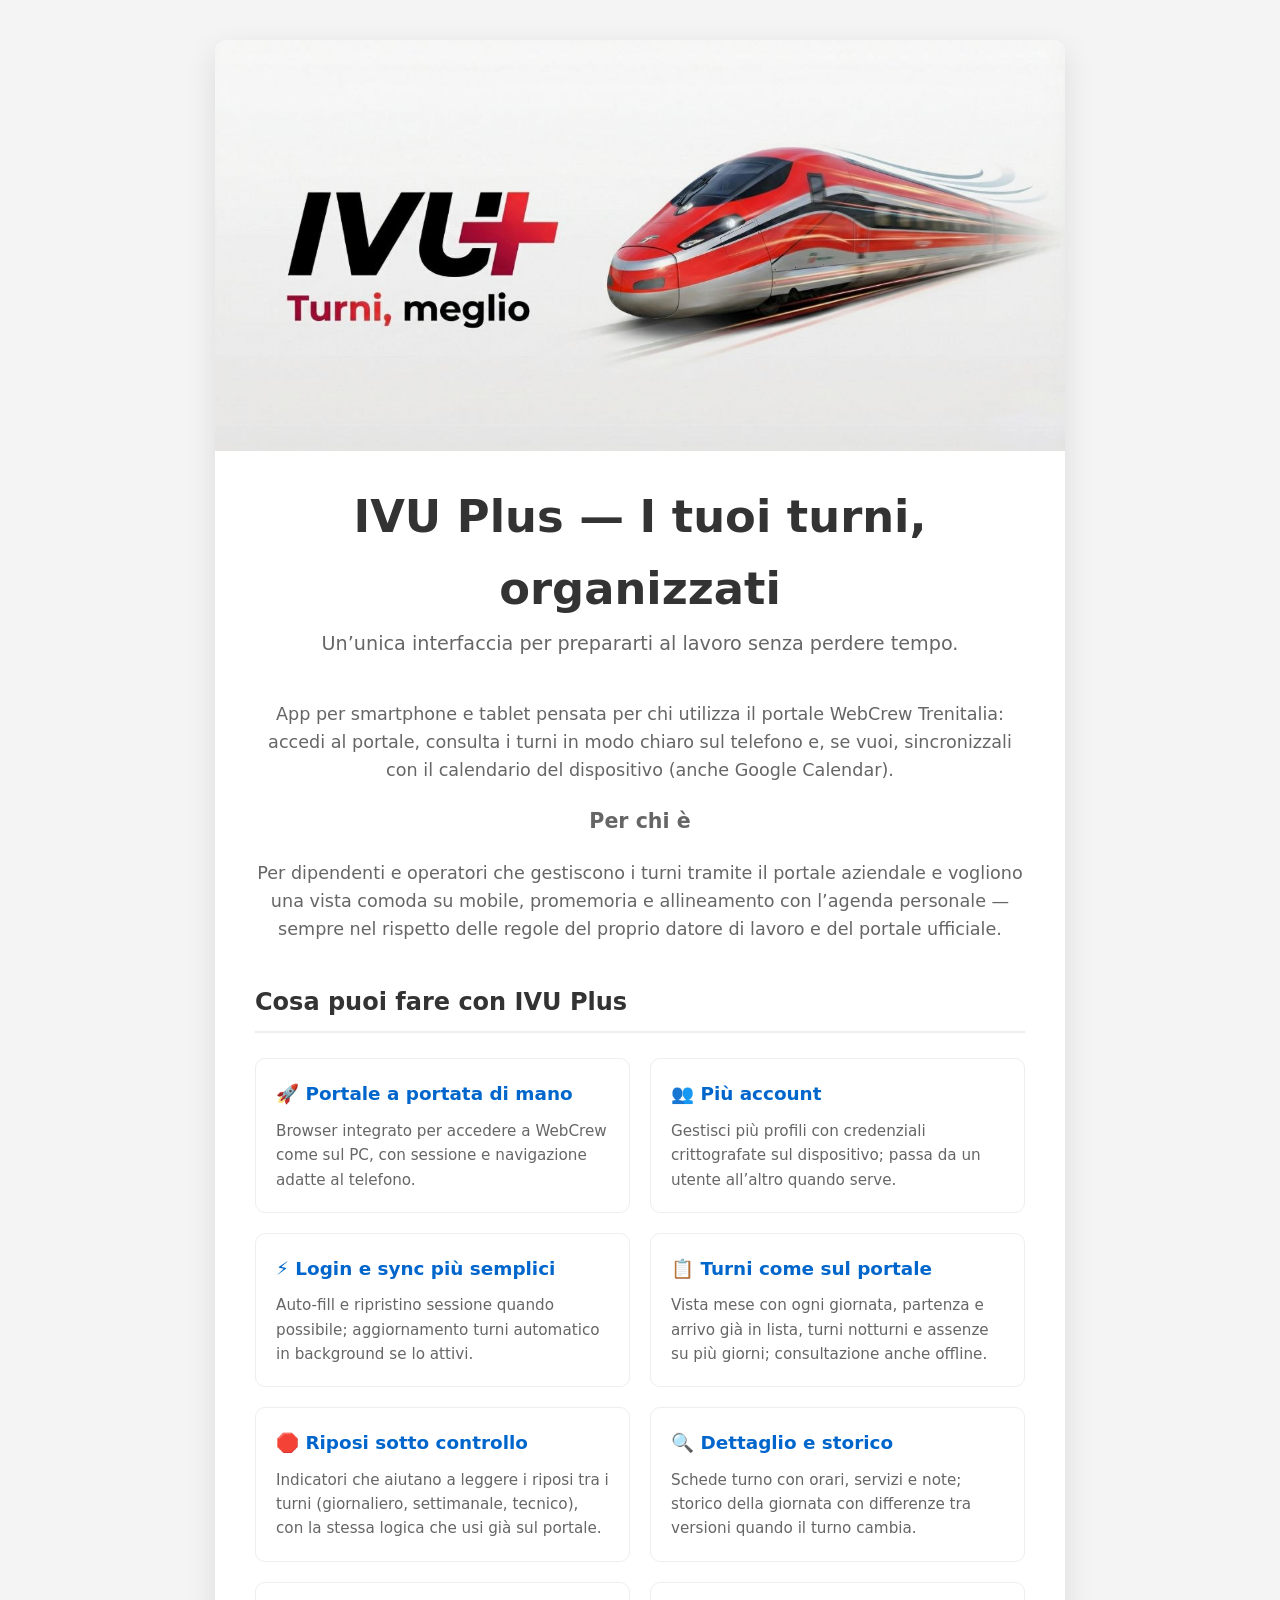
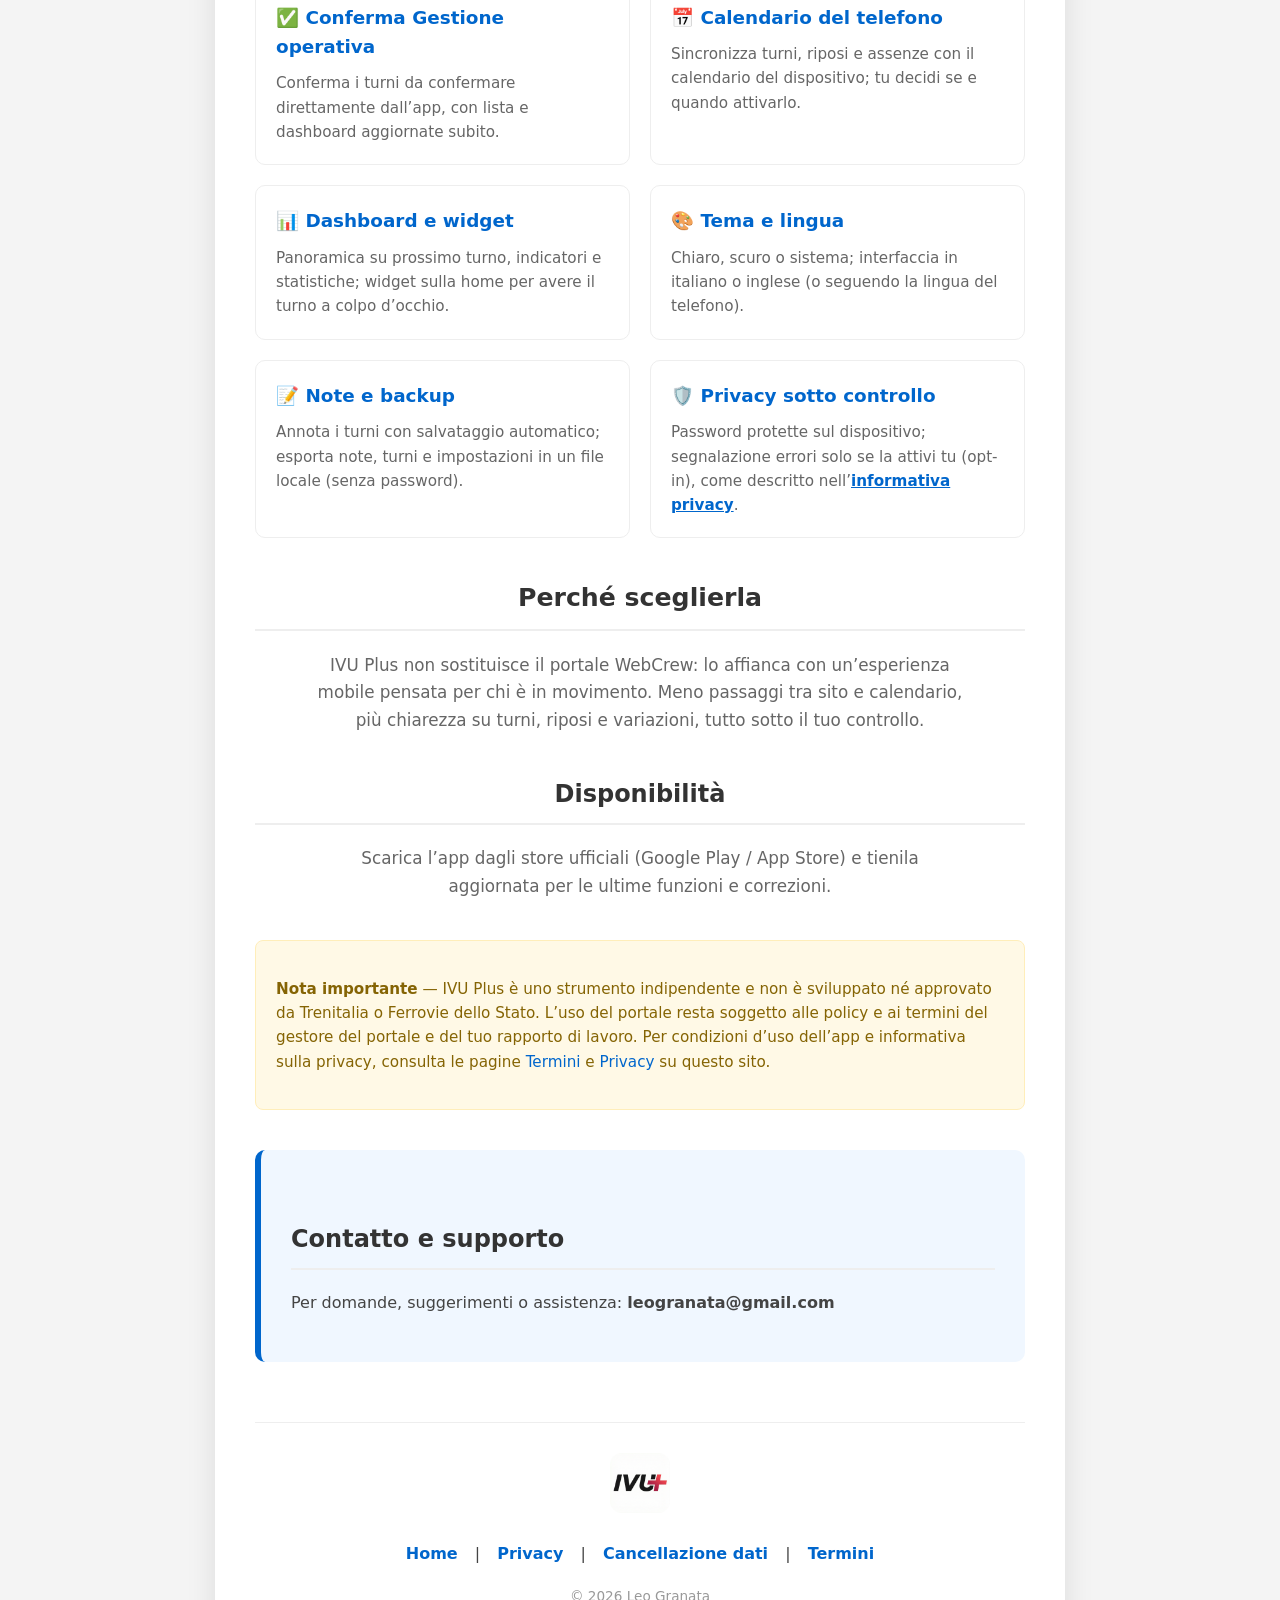
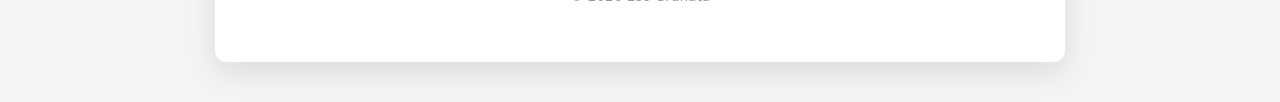
==== index.html @ 52d6248f "docs(site): aggiunge cancellazione account/dati e aggiorna privacy Sezione #account-deletion per Pla" ====
<!DOCTYPE html>
<html lang="it">

<head>
    <meta charset="UTF-8">
    <meta name="viewport" content="width=device-width, initial-scale=1.0">
    <title>IVU Plus - I tuoi turni, organizzati</title>
    <link rel="stylesheet" href="style.css">
</head>

<body>

    <div class="container">
        <div class="banner-container">
            <img src="IVUPlus-Banner.png" alt="IVU Plus Banner" class="app-banner">
        </div>

        <header class="main-header">
            <h1>IVU Plus — I tuoi turni, organizzati</h1>
            <p>Un’unica interfaccia per prepararti al lavoro senza perdere tempo.</p>
        </header>

        <main>
            <section id="home" class="page-section active">
                <section class="intro">
                    <p>App per smartphone e tablet pensata per chi utilizza il portale WebCrew Trenitalia: accedi al
                        portale, consulta i turni in modo chiaro sul telefono e, se vuoi, sincronizzali con il calendario
                        del dispositivo (anche Google Calendar).</p>
                    <h3>Per chi è</h3>
                    <p>Per dipendenti e operatori che gestiscono i turni tramite il portale aziendale e vogliono una
                        vista comoda su mobile, promemoria e allineamento con l’agenda personale — sempre nel
                        rispetto delle regole del proprio datore di lavoro e del portale ufficiale.</p>
                </section>

                <div class="features">
                    <h2>Cosa puoi fare con IVU Plus</h2>
                    <div class="feature-grid">
                        <div class="feature-item">
                            <strong>🚀 Portale a portata di mano</strong>
                            <p>Browser integrato per accedere a WebCrew come sul PC, con sessione e navigazione adatte
                                al telefono.</p>
                        </div>
                        <div class="feature-item">
                            <strong>👥 Più account</strong>
                            <p>Gestisci più profili con credenziali crittografate sul dispositivo; passa da un utente
                                all’altro quando serve.</p>
                        </div>
                        <div class="feature-item">
                            <strong>⚡ Login e sync più semplici</strong>
                            <p>Auto-fill e ripristino sessione quando possibile; aggiornamento turni automatico in
                                background se lo attivi.</p>
                        </div>
                        <div class="feature-item">
                            <strong>📋 Turni come sul portale</strong>
                            <p>Vista mese con ogni giornata, partenza e arrivo già in lista, turni notturni e assenze
                                su più giorni; consultazione anche offline.</p>
                        </div>
                        <div class="feature-item">
                            <strong>🛑 Riposi sotto controllo</strong>
                            <p>Indicatori che aiutano a leggere i riposi tra i turni (giornaliero, settimanale,
                                tecnico), con la stessa logica che usi già sul portale.</p>
                        </div>
                        <div class="feature-item">
                            <strong>🔍 Dettaglio e storico</strong>
                            <p>Schede turno con orari, servizi e note; storico della giornata con differenze tra
                                versioni quando il turno cambia.</p>
                        </div>
                        <div class="feature-item">
                            <strong>✅ Conferma Gestione operativa</strong>
                            <p>Conferma i turni da confermare direttamente dall’app, con lista e dashboard aggiornate
                                subito.</p>
                        </div>
                        <div class="feature-item">
                            <strong>📅 Calendario del telefono</strong>
                            <p>Sincronizza turni, riposi e assenze con il calendario del dispositivo; tu decidi se e
                                quando attivarlo.</p>
                        </div>
                        <div class="feature-item">
                            <strong>📊 Dashboard e widget</strong>
                            <p>Panoramica su prossimo turno, indicatori e statistiche; widget sulla home per avere il
                                turno a colpo d’occhio.</p>
                        </div>
                        <div class="feature-item">
                            <strong>🎨 Tema e lingua</strong>
                            <p>Chiaro, scuro o sistema; interfaccia in italiano o inglese (o seguendo la lingua del
                                telefono).</p>
                        </div>
                        <div class="feature-item">
                            <strong>📝 Note e backup</strong>
                            <p>Annota i turni con salvataggio automatico; esporta note, turni e impostazioni in un file
                                locale (senza password).</p>
                        </div>
                        <div class="feature-item">
                            <strong>🛡️ Privacy sotto controllo</strong>
                            <p>Password protette sul dispositivo; segnalazione errori solo se la attivi tu (opt-in),
                                come descritto nell’<a href="#privacy"
                                    onclick="return showSection('privacy')">informativa privacy</a>.</p>
                        </div>
                    </div>
                </div>

                <section class="why-section">
                    <h2>Perché sceglierla</h2>
                    <p>IVU Plus non sostituisce il portale WebCrew: lo affianca con un’esperienza mobile pensata per chi
                        è in movimento. Meno passaggi tra sito e calendario, più chiarezza su turni, riposi e variazioni,
                        tutto sotto il tuo controllo.</p>
                </section>

                <section class="availability-section">
                    <h2>Disponibilità</h2>
                    <p>Scarica l’app dagli store ufficiali (Google Play / App Store) e tienila aggiornata per le ultime
                        funzioni e correzioni.</p>
                </section>

                <section class="disclaimer-box">
                    <p><strong>Nota importante</strong> — IVU Plus è uno strumento indipendente e non è sviluppato né
                        approvato da Trenitalia o Ferrovie dello Stato. L’uso del portale resta soggetto alle policy e ai
                        termini del gestore del portale e del tuo rapporto di lavoro. Per condizioni d’uso dell’app e
                        informativa sulla privacy, consulta le pagine <a href="#termini"
                            onclick="return showSection('termini')">Termini</a> e <a href="#privacy"
                            onclick="return showSection('privacy')">Privacy</a> su questo sito.</p>
                </section>

                <section class="contact-section">
                    <h2>Contatto e supporto</h2>
                    <p>Per domande, suggerimenti o assistenza: <strong>leogranata@gmail.com</strong></p>
                </section>
            </section>

            <section id="privacy" class="page-section legal-doc">
                <a href="#home" class="back-link" onclick="return showSection('home')">← Torna alla Home</a>
                <h2>Informativa sulla privacy – IVU Plus</h2>
                <p class="update-date">Ultimo aggiornamento: 25 luglio 2026</p>

                <h3>1. Titolare del trattamento</h3>
                <p>Il titolare del trattamento dei dati personali relativi all’uso dell’applicazione IVU Plus è:</p>
                <p>Leo Granata (persona fisica)<br>
                    Indirizzo: Via Fornari 34, 76123 Andria (BT), Italia<br>
                    Email per la privacy e per l’esercizio dei diritti: <a
                        href="mailto:leogranata@gmail.com">leogranata@gmail.com</a></p>

                <h3>2. Oggetto</h3>
                <p>IVU Plus è un’applicazione che consente di accedere al portale dei turni tramite browser integrato
                    (WebView) e, se l’utente lo sceglie, di sincronizzare i turni con Google Calendar tramite gli
                    strumenti offerti da Google.</p>
                <p>La presente informativa descrive come il Titolare tratta i dati nell’ambito dell’app. L’accesso ai
                    siti e ai servizi del portale WebCrew Trenitalia avviene su infrastrutture del relativo gestore:
                    per quella parte possono applicarsi informative e condizioni del gestore del portale, che non sono
                    sostituite dal presente documento.</p>

                <h3>3. Categorie di dati trattati</h3>
                <p>A seconda delle funzioni che utilizzi, possono essere trattati:</p>
                <ul>
                    <li>Credenziali e identificativi per l’accesso al portale (ad esempio nome utente; la password viene
                        trattata in modo da ridurre il rischio di uso improprio sul dispositivo, inclusa protezione
                        crittografica prima della memorizzazione locale).</li>
                    <li>Dati relativi ai turni e alle informazioni visualizzate, estratte o memorizzate tramite l’app per
                        fornirti le funzionalità richieste.</li>
                    <li>Preferenze e impostazioni dell’applicazione (ad esempio opzioni di sincronizzazione).</li>
                    <li>Dati connessi all’account Google (inclusi token di autenticazione), solo se attivi l’accesso
                        Google e/o la sincronizzazione con Google Calendar.</li>
                    <li>Se attivi «Segnalazione errori» nelle Impostazioni: dati tecnici di diagnostica (tipo di errore,
                        stack trace, versione app, modello dispositivo). Non includono password, token, credenziali né
                        il contenuto dei turni.</li>
                </ul>

                <h3>4. Finalità e base giuridica</h3>
                <p>I dati sono trattati per:</p>
                <ul>
                    <li>consentirti l’uso dell’app e l’accesso alle funzioni richieste (esecuzione di misure
                        precontrattuali / contrattuali su richiesta dell’interessato, ove applicabile);</li>
                    <li>gestire la sincronizzazione con Google Calendar quando la attivi (consenso e/o esecuzione delle
                        tue istruzioni, a seconda del contesto e della configurazione);</li>
                    <li>garantire sicurezza e corretto funzionamento dell’app (misure tecniche, prevenzione abusi,
                        legittimo interesse ove compatibile con i tuoi diritti);</li>
                    <li>migliorare stabilità e qualità dell’app tramite segnalazione errori, solo con il tuo consenso
                        esplicito (opt-in).</li>
                </ul>

                <h3>5. Modalità del trattamento e luogo</h3>
                <p>Salvo quanto indicato per i servizi di terze parti, i dati sono in larga parte elaborati e conservati
                    sul dispositivo dell’utente, con strumenti di archiviazione locale e, ove previsto, archiviazione
                    sicura offerta dal sistema operativo.</p>
                <p>Le comunicazioni di rete avvengono tramite protocolli crittografati comuni (ad esempio HTTPS) quando i
                    servizi remoti li supportano.</p>

                <h3>6. Destinatari e responsabili</h3>
                <ul>
                    <li>Google LLC (e società del gruppo Google), per Google Sign-In e Google Calendar API, solo se
                        abilitati dall’utente. Informativa: <a href="https://policies.google.com/privacy" target="_blank"
                            rel="noopener noreferrer">https://policies.google.com/privacy</a></li>
                    <li>Gestore del portale cui si accede tramite l’app (WebCrew Trenitalia), per i dati inseriti,
                        trasmessi o consultati sui suoi sistemi.</li>
                    <li>Functional Software, Inc. (Sentry), solo se attivi «Segnalazione errori» nelle Impostazioni:
                        riceve report tecnici di crash e malfunzionamenti. Puoi disattivare l’opzione in qualsiasi
                        momento; senza opt-in non viene inviato nulla. Informativa: <a
                            href="https://sentry.io/privacy/" target="_blank"
                            rel="noopener noreferrer">https://sentry.io/privacy/</a></li>
                </ul>
                <p>Il Titolare non vende i dati personali.</p>

                <h3>7. Trasferimenti verso paesi extra-UE</h3>
                <p>L’uso dei servizi Google e, se opt-in, di Sentry può comportare trattamenti e trasferimenti verso
                    paesi extra-UE secondo le garanzie descritte nella documentazione e nelle informative dei rispettivi
                    fornitori.</p>

                <h3>8. Conservazione</h3>
                <p>I dati sono conservati per il tempo necessario a fornire le funzioni dell’app e secondo le scelte
                    dell’utente (ad esempio disinstallazione dell’app e cancellazione dei dati locali), salvo obblighi
                    legali. I report di errore su Sentry seguono le policy di conservazione del servizio e cessano di
                    essere inviati quando disattivi l’opt-in.</p>

                <h3>9. Diritti degli interessati</h3>
                <p>Nella misura prevista dal Regolamento (UE) 2016/679 (GDPR) e dalla normativa applicabile, puoi
                    esercitare i diritti di accesso, rettifica, cancellazione, limitazione, opposizione, portabilità e
                    proporre reclamo all’autorità di controllo (in Italia: Garante per la protezione dei dati personali
                    — <a href="https://www.garanteprivacy.it" target="_blank"
                        rel="noopener noreferrer">https://www.garanteprivacy.it</a>).</p>
                <p>Per richieste relative al trattamento effettuato tramite IVU Plus: <a
                        href="mailto:leogranata@gmail.com">leogranata@gmail.com</a>.</p>
                <p>Per i trattamenti effettuati da Google, Sentry o dal gestore del portale WebCrew Trenitalia, si
                    applicano rispettivamente i loro canali e informative.</p>
                <p>Come eliminare i dati locali e cosa non è cancellabile da IVU Plus: vedi la pagina
                    <a href="#account-deletion" onclick="return showSection('account-deletion')">Cancellazione account e dati</a>.</p>

                <h3>10. Sicurezza</h3>
                <p>Il Titolare adotta misure tecniche e organizzative appropriate compatibili con la natura dell’app,
                    inclusa la riduzione del rischio di accessi non autorizzati ai dati sul dispositivo, nel rispetto
                    dello stato dell’arte e delle funzionalità offerte dalla piattaforma.</p>

                <h3>11. Modifiche</h3>
                <p>Il Titolare può aggiornare la presente informativa. La versione aggiornata sarà pubblicata su questa
                    pagina con indicazione della data di revisione.</p>

                <h3>12. Contatti</h3>
                <p>Privacy, diritti degli interessati e supporto: <a
                        href="mailto:leogranata@gmail.com">leogranata@gmail.com</a></p>
            </section>

            <section id="account-deletion" class="page-section legal-doc">
                <a href="#home" class="back-link" onclick="return showSection('home')">← Torna alla Home</a>
                <h2>Cancellazione account e dati – IVU Plus</h2>
                <p class="update-date">Ultimo aggiornamento: 25 luglio 2026</p>

                <p>Questa pagina spiega come eliminare i dati gestiti da IVU Plus, come richiesto dalle policy degli
                    store (account deletion / data deletion).</p>

                <h3>1. Nessun account cloud IVU Plus</h3>
                <p>IVU Plus <strong>non</strong> crea un account sui server dello sviluppatore. I profili utente,
                    le credenziali (protette sul dispositivo), i turni e le note restano <strong>locali</strong> sul
                    telefono o sul tablet, salvo le sincronizzazioni che attivi tu (portale WebCrew, calendario
                    dispositivo, segnalazione errori opt-in verso Sentry).</p>

                <h3>2. Come eliminare i dati dall’app</h3>
                <ol>
                    <li>Apri IVU Plus → <strong>Impostazioni</strong> → <strong>Utenti</strong>.</li>
                    <li>Seleziona il profilo da rimuovere.</li>
                    <li>Usa <strong>Elimina utente</strong> (e, se disponibile, le opzioni per cancellare solo i dati
                        turni) e conferma.</li>
                </ol>
                <p>In questo modo vengono rimossi dal dispositivo il profilo locale, le credenziali salvate per quel
                    profilo e i turni/note associati, nei limiti delle funzioni offerte dall’app.</p>
                <p>In alternativa puoi disinstallare l’app: i dati locali di IVU Plus vengono rimossi con
                    l’applicazione (salvo backup che hai esportato tu in un file <code>.ivuplusdb</code> o eventi già
                    scritti nel calendario di sistema).</p>

                <h3>3. Cosa IVU Plus non può cancellare</h3>
                <ul>
                    <li><strong>Account WebCrew / Trenitalia</strong>: è gestito dal datore di lavoro e dal portale
                        aziendale. Per chiudere o modificare quell’account usa i canali del gestore del portale.</li>
                    <li><strong>Eventi già creati sul calendario del telefono</strong>: dopo la sync restano sul
                        calendario scelto; puoi eliminarli dalle app Calendario del sistema o disattivando/ripulendo
                        il mirror dalle Impostazioni IVU Plus dove previsto.</li>
                    <li><strong>Report di errore già inviati a Sentry</strong> (solo se avevi attivato
                        «Segnalazione errori»): puoi disattivare l’opt-in in qualsiasi momento; per richieste su dati
                        già trasmessi contatta <a href="mailto:leogranata@gmail.com">leogranata@gmail.com</a>.</li>
                </ul>

                <h3>4. Contatti</h3>
                <p>Per richieste di cancellazione o chiarimenti sui dati trattati tramite IVU Plus:
                    <a href="mailto:leogranata@gmail.com">leogranata@gmail.com</a>.</p>
                <p>Informativa completa: <a href="#privacy" onclick="return showSection('privacy')">Privacy</a>.</p>
            </section>

            <section id="termini" class="page-section legal-doc">
                <a href="#home" class="back-link" onclick="return showSection('home')">← Torna alla Home</a>
                <h2>Termini di servizio – IVU Plus</h2>
                <p class="update-date">Ultimo aggiornamento: 21 marzo 2026</p>

                <h3>1. Parti e accettazione</h3>
                <p>I presenti Termini di servizio (“Termini”) regolano l’uso dell’applicazione software IVU Plus (“App”),
                    messa a disposizione da:</p>
                <p>Leo Granata (persona fisica)<br>
                    Indirizzo: Via Fornari 34, 76123 Andria (BT), Italia<br>
                    Email: <a href="mailto:leogranata@gmail.com">leogranata@gmail.com</a><br>
                    (di seguito, il “Fornitore”)</p>
                <p>Installando, accedendo o utilizzando l’App, l’utente (“Utente”) dichiara di aver letto e accettato i
                    presenti Termini. Se non li accetta, non deve utilizzare l’App.</p>

                <h3>2. Descrizione del servizio</h3>
                <p>IVU Plus è un’applicazione per dispositivi mobili che consente, tra l’altro, di accedere tramite
                    browser integrato (WebView) al portale WebCrew Trenitalia e di utilizzare funzioni di supporto
                    all’organizzazione dei turni, inclusa — ove attivata dall’Utente — la sincronizzazione con Google
                    Calendar tramite i servizi Google.</p>
                <p>L’App è fornita come strumento di comodità. Le funzionalità dipendono dalla disponibilità tecnica del
                    dispositivo, dalla connettività di rete, dal corretto funzionamento dei sistemi del portale e — per
                    le integrazioni — dai servizi Google.</p>

                <h3>3. Natura indipendente e assenza di affiliazione</h3>
                <p>L’App non è sviluppata, sponsorizzata né approvata da Trenitalia S.p.A., da Ferrovie dello Stato
                    Italiane o da società del gruppo, né da altri soggetti titolari del portale WebCrew Trenitalia.</p>
                <p>Eventuali marchi, nomi commerciali o denominazioni di terzi citati nell’App o nella documentazione
                    appartengono ai rispettivi titolari. L’uso di tali riferimenti serve esclusivamente a descrivere la
                    compatibilità o la destinazione d’uso dell’App.</p>

                <h3>4. Requisiti e obblighi dell’Utente</h3>
                <p>L’Utente dichiara e garantisce di:</p>
                <ul>
                    <li>utilizzare l’App solo in conformità alla legge applicabile, al regolamento di lavoro, alle policy
                        aziendali e ai termini del portale WebCrew Trenitalia che risultano applicabili al proprio
                        rapporto di lavoro o di servizio;</li>
                    <li>essere l’unico responsabile delle credenziali e dell’attività svolta tramite l’App sul proprio
                        dispositivo;</li>
                    <li>non impiegare l’App per scopi illeciti, per eludere misure di sicurezza o per interferire in modo
                        non autorizzato con sistemi di terzi.</li>
                </ul>
                <p>Il Fornitore non è parte del rapporto tra l’Utente e il datore di lavoro o il gestore del portale;
                    eventuali obblighi, divieti o sanzioni derivanti dall’uso dei sistemi aziendali restano di esclusiva
                    pertinenza di tali rapporti.</p>

                <h3>5. Account, servizi di terzi e contenuti</h3>
                <p>L’accesso al portale WebCrew Trenitalia e l’uso dei servizi Google (ad esempio accesso all’account
                    Google e Google Calendar) sono soggetti alle condizioni e alle informative dei rispettivi
                    fornitori.</p>
                <p>L’Utente è responsabile del mantenimento della riservatezza delle proprie credenziali e della gestione
                    delle autorizzazioni concesse all’App e ai servizi collegati.</p>

                <h3>6. Licenza d’uso dell’App</h3>
                <p>Fatto salvo quanto diversamente indicato da licenze di componenti di terzi, il Fornitore concede
                    all’Utente una licenza personale, limitata, non esclusiva, non trasferibile e revocabile per
                    installare e utilizzare l’App sul proprio dispositivo, nei limiti dei presenti Termini.</p>
                <p>È vietato copiare, modificare, distribuire, vendere, noleggiare, decodificare o tentare di estrarre il
                    codice sorgente dell’App, salvo ove espressamente consentito dalla legge imperativa.</p>

                <h3>7. Aggiornamenti e modifiche</h3>
                <p>Il Fornitore può distribuire aggiornamenti dell’App (correzioni, miglioramenti, modifiche alle
                    funzionalità). L’uso continuato dell’App dopo la pubblicazione di aggiornamenti può costituire
                    accettazione delle relative modifiche funzionali, ove previsto dalle regole dello store.</p>
                <p>Il Fornitore può modificare i presenti Termini. La versione aggiornata sarà resa disponibile tramite i
                    canali indicati dal Fornitore (ad esempio pagina web dedicata). Per modifiche sostanziali, ove
                    richiesto dalla legge, potranno essere adottate ulteriori modalità di informazione.</p>

                <h3>8. Limitazione di responsabilità</h3>
                <p>Nei limiti massimi consentiti dalla legge applicabile, l’App è fornita “così com’è” e “secondo
                    disponibilità”, senza garanzie implicite di idoneità per uno scopo particolare, continuità del
                    servizio o assenza di errori.</p>
                <p>Il Fornitore non risponde per danni derivanti da: indisponibilità o malfunzionamento del portale
                    WebCrew Trenitalia o di reti di terzi; errori, ritardi o incongruenze nei dati visualizzati o
                    sincronizzati; uso improprio dell’App; interruzioni del servizio Google o del gestore del portale;
                    perdita di dati non imputabile a dolo o colpa grave del Fornitore, ove compatibile con la legge.</p>
                <p>Restano salvi i diritti inderogabili spettanti all’Utente che rivesta la qualifica di consumatore ai
                    sensi del Codice del consumo (D.lgs. 206/2005), ove applicabile.</p>

                <h3>9. Sospensione e cessazione</h3>
                <p>L’Utente può cessare l’uso dell’App in qualsiasi momento (ad esempio disinstallando l’App e cancellando
                    i dati locali).</p>
                <p>Il Fornitore può interrompere o limitare la distribuzione dell’App o funzioni della stessa per motivi
                    tecnici, legali o organizzativi, con le modalità consentite dalle piattaforme di distribuzione e
                    dalla legge.</p>

                <h3>10. Privacy</h3>
                <p>Il trattamento dei dati personali è descritto nell’Informativa sulla privacy resa disponibile dal
                    Fornitore. L’uso dell’App implica anche la presa visione di tale informativa ove richiesto dalla
                    legge o dalle policy degli store.</p>

                <h3>11. Legge applicabile e foro</h3>
                <p>I presenti Termini sono regolati dalla legge italiana.</p>
                <p>Per le controversie con Utenti che abbiano qualifica di consumatore, restano applicabili le
                    disposizioni imperative sul foro competente previste dal Codice del consumo e dal diritto
                    dell’Unione europea, ove pertinenti.</p>
                <p>Per le controversie con Utenti che non abbiano qualifica di consumatore, è competente in via esclusiva
                    il Foro di Trani, salvo diversa disposizione imperativa.</p>

                <h3>12. Contatti</h3>
                <p>Per domande sui presenti Termini: <a href="mailto:leogranata@gmail.com">leogranata@gmail.com</a></p>
            </section>
        </main>

        <footer>
            <div class="footer-logo-container">
                <img src="IVUPlus-Logo.png" alt="IVU Plus Logo" class="footer-logo">
            </div>
            <nav>
                <a href="#home" onclick="return showSection('home')">Home</a> |
                <a href="#privacy" onclick="return showSection('privacy')">Privacy</a> |
                <a href="#account-deletion" onclick="return showSection('account-deletion')">Cancellazione dati</a> |
                <a href="#termini" onclick="return showSection('termini')">Termini</a>
            </nav>
            <p class="footer-copy">&copy; 2026 Leo Granata</p>
        </footer>
    </div>

    <script>
        function showSection(sectionId) {
            document.querySelectorAll('.page-section').forEach(s => s.classList.remove('active'));
            const el = document.getElementById(sectionId);
            if (el) el.classList.add('active');
            if (history.replaceState) {
                history.replaceState(null, '', '#' + sectionId);
            } else {
                location.hash = sectionId;
            }
            window.scrollTo(0, 0);
            return false;
        }

        (function initFromHash() {
            const raw = window.location.hash;
            if (!raw || raw === '#') return;
            const id = raw.slice(1);
            if (id === 'privacy' || id === 'termini' || id === 'home' || id === 'account-deletion') {
                showSection(id);
            }
        })();
    </script>
</body>

</html>
---- style.css ----
/* --- Variabili e Palette Colori --- */
:root {
    --primary: #333333;
    --accent: #0066cc;
    --bg: #f4f4f4;
    --card: #ffffff;
    --text: #444444;
    --text-light: #666666;
    --border: #eeeeee;
    --warning-bg: #fff9e6;
    --warning-border: #ffeeba;
    --warning-text: #856404;
}

/* --- Reset e Impostazioni Base --- */
* {
    box-sizing: border-box;
}

body {
    font-family: -apple-system, system-ui, BlinkMacSystemFont, "Segoe UI", Roboto, Helvetica, Arial, sans-serif;
    line-height: 1.6;
    color: var(--text);
    background-color: var(--bg);
    margin: 0;
    padding: 0;
}

/* --- Contenitore Principale --- */
.container {
    max-width: 850px;
    margin: 40px auto;
    background: var(--card);
    padding: 40px;
    border-radius: 12px;
    box-shadow: 0 10px 30px rgba(0, 0, 0, 0.1);
    position: relative;
}

/* --- Header e Media --- */
.banner-container {
    margin: -40px -40px 30px -40px;
    overflow: hidden;
    border-top-left-radius: 12px;
    border-top-right-radius: 12px;
}

.app-banner {
    width: 100%;
    height: auto;
    display: block;
}

.main-header {
    text-align: center;
    margin-bottom: 40px;
}

h1 {
    margin: 0;
    color: var(--primary);
    font-size: 2.8rem;
}

.main-header p {
    font-size: 1.2rem;
    color: var(--text-light);
    margin-top: 5px;
}

/* --- Navigazione e Sezioni --- */
.page-section {
    display: none;
}

.page-section.active {
    display: block;
    animation: fadeIn 0.4s ease-in;
}

@keyframes fadeIn {
    from {
        opacity: 0;
    }

    to {
        opacity: 1;
    }
}

.back-link {
    display: inline-block;
    margin-bottom: 25px;
    color: var(--accent);
    font-weight: bold;
    text-decoration: none;
}

.back-link:hover {
    text-decoration: underline;
}

/* --- Layout Contenuti (Home) --- */
.intro {
    font-size: 1.1rem;
    text-align: center;
    margin-bottom: 40px;
    color: var(--text-light);
}

h2 {
    color: var(--primary);
    border-bottom: 2px solid var(--border);
    padding-bottom: 10px;
    margin-top: 40px;
}

/* Griglia Funzionalità */
.feature-grid {
    display: grid;
    grid-template-columns: repeat(auto-fit, minmax(280px, 1fr));
    gap: 20px;
    margin-top: 25px;
}

.feature-item {
    background: #fff;
    padding: 20px;
    border: 1px solid var(--border);
    border-radius: 10px;
    transition: transform 0.2s, border-color 0.2s;
}

.feature-item:hover {
    transform: translateY(-5px);
    border-color: var(--accent);
    box-shadow: 0 5px 15px rgba(0, 0, 0, 0.05);
}

.feature-item strong {
    display: block;
    margin-bottom: 10px;
    color: var(--accent);
    font-size: 1.15rem;
}

.feature-item p {
    font-size: 0.95rem;
    margin: 0;
    color: var(--text-light);
}

.feature-item a {
    color: var(--accent);
    font-weight: 600;
    text-decoration: underline;
}

.feature-item a:hover {
    text-decoration: none;
}

/* --- Sezione marketing (Perché sceglierla) --- */
.why-section {
    margin-top: 40px;
    text-align: center;
    font-size: 1.05rem;
    color: var(--text-light);
}

.why-section p {
    max-width: 42rem;
    margin: 0 auto;
    line-height: 1.65;
}

.availability-section {
    margin-top: 40px;
    text-align: center;
    color: var(--text-light);
}

.availability-section p {
    max-width: 40rem;
    margin: 0.5rem auto 0;
    line-height: 1.65;
    font-size: 1.05rem;
}

/* --- Documenti legali (privacy, termini) --- */
.legal-doc {
    text-align: left;
}

.legal-doc h2 {
    margin-top: 0;
}

.legal-doc h3 {
    margin-top: 1.75rem;
    margin-bottom: 0.65rem;
    color: var(--primary);
    font-size: 1.15rem;
    font-weight: 700;
    border-bottom: none;
    padding-bottom: 0;
}

.legal-doc p,
.legal-doc ul {
    color: var(--text);
    font-size: 0.98rem;
    line-height: 1.65;
}

.legal-doc ul {
    padding-left: 1.35rem;
    margin: 0.5rem 0 1rem;
}

.legal-doc li {
    margin-bottom: 0.55rem;
}

.legal-doc li:last-child {
    margin-bottom: 0;
}

/* Disclaimer e Note */
.disclaimer-box {
    background: var(--warning-bg);
    border: 1px solid var(--warning-border);
    padding: 20px;
    border-radius: 8px;
    margin: 40px 0;
    font-size: 0.95rem;
    color: var(--warning-text);
}

/* --- Galleria Screenshot --- */
.screenshot-gallery {
    display: flex;
    gap: 15px;
    overflow-x: auto;
    padding: 15px 0;
    -webkit-overflow-scrolling: touch;
}

.screenshot-placeholder {
    min-width: 200px;
    height: 400px;
    background: #f0f0f0;
    border: 1px dashed #cccccc;
    border-radius: 10px;
    display: flex;
    align-items: center;
    justify-content: center;
    color: #aaaaaa;
}

/* --- Sezione Contatti --- */
.contact-section {
    background: #f0f7ff;
    padding: 30px;
    border-radius: 10px;
    margin-top: 40px;
    border-left: 6px solid var(--accent);
}

.contact-list {
    list-style: none;
    padding: 0;
    margin-top: 15px;
}

.contact-list li {
    margin-bottom: 10px;
}

/* --- Footer --- */
footer {
    text-align: center;
    margin-top: 60px;
    border-top: 1px solid var(--border);
    padding-top: 30px;
}

.footer-logo-container {
    margin-bottom: 20px;
}

.footer-logo {
    max-width: 60px;
    height: auto;
    border-radius: 12px;
    opacity: 0.9;
}

footer nav a {
    cursor: pointer;
    color: var(--accent);
    text-decoration: none;
    font-weight: bold;
    margin: 0 12px;
}

footer nav a:hover {
    text-decoration: underline;
}

.footer-copy {
    font-size: 0.85rem;
    color: #999999;
    margin-top: 20px;
}

/* --- Link e Utility --- */
a {
    color: var(--accent);
    text-decoration: none;
}

.update-date {
    font-style: italic;
    color: #888;
    margin-bottom: 20px;
}

/* --- Responsive Design --- */
@media (max-width: 650px) {
    .container {
        margin: 15px;
        padding: 25px;
    }

    .banner-container {
        margin: -25px -25px 25px -25px;
    }

    h1 {
        font-size: 2.1rem;
    }

    .feature-grid {
        grid-template-columns: 1fr;
    }
}
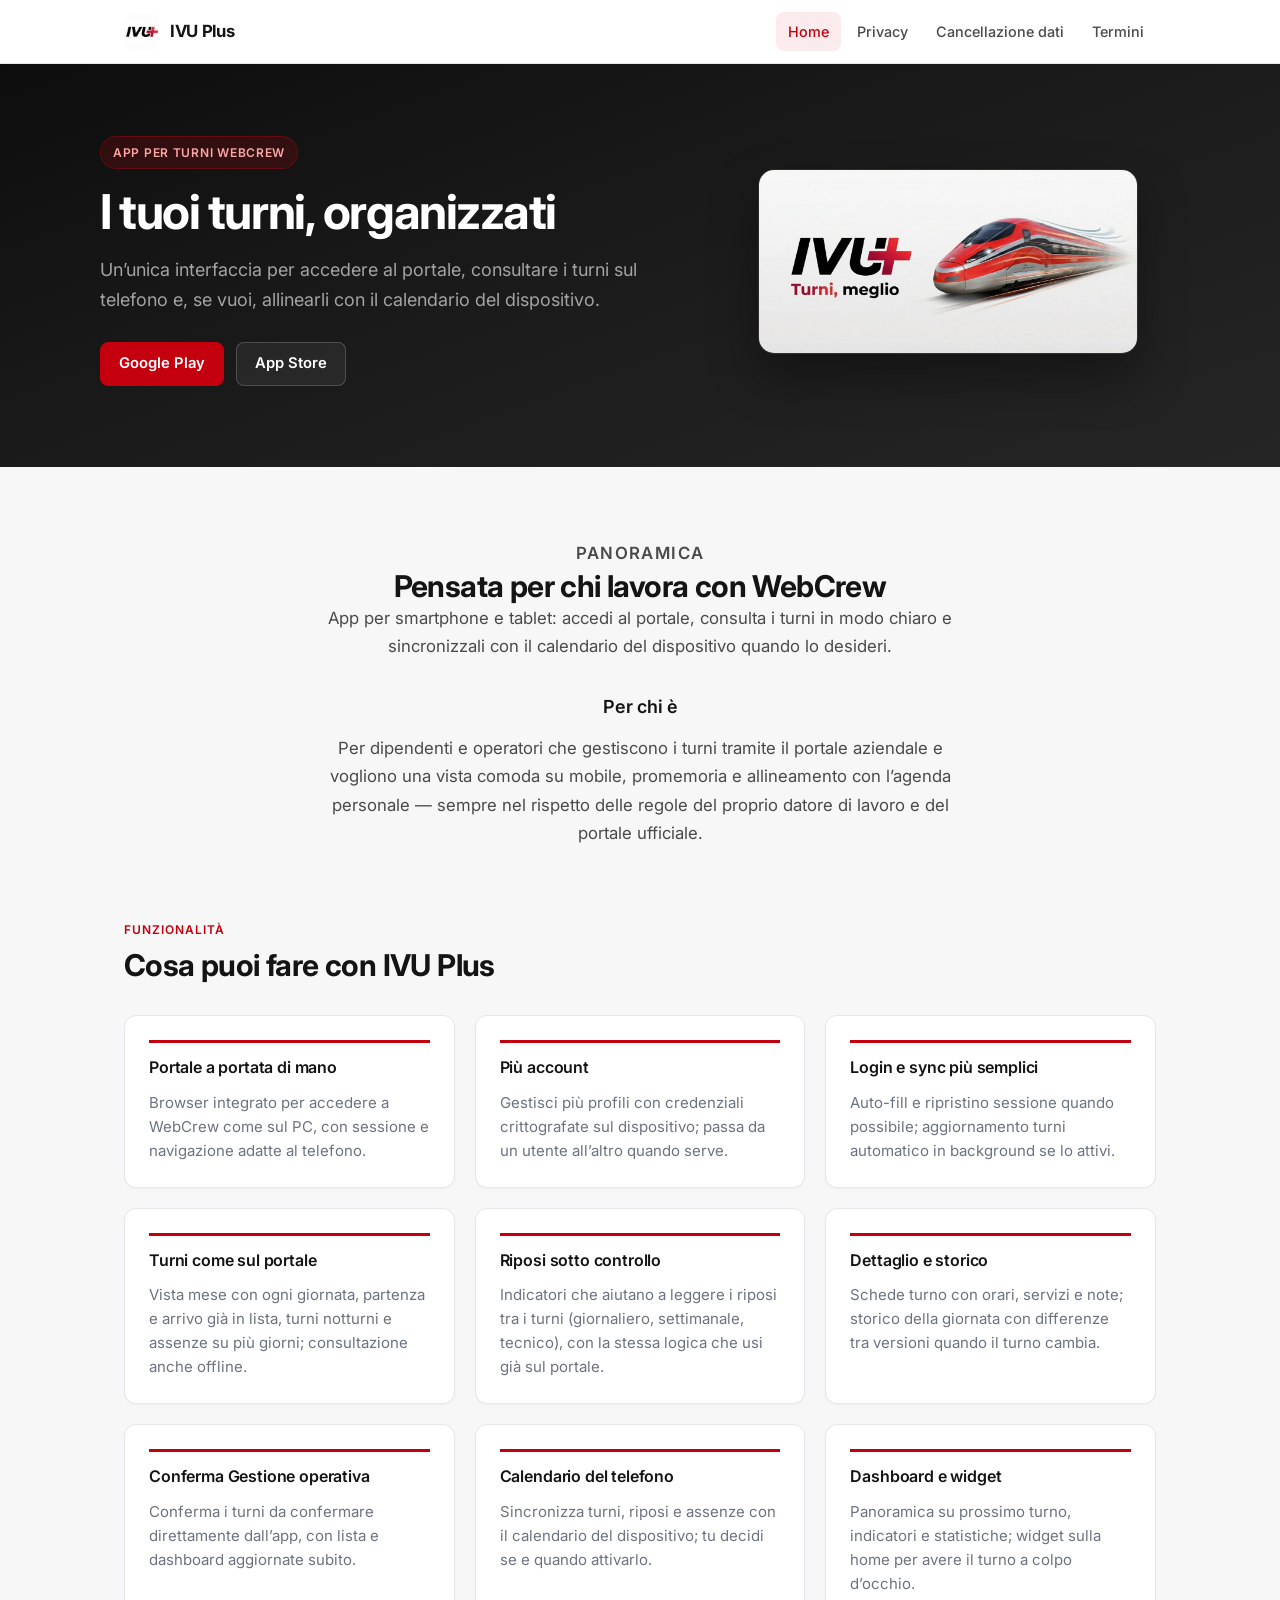
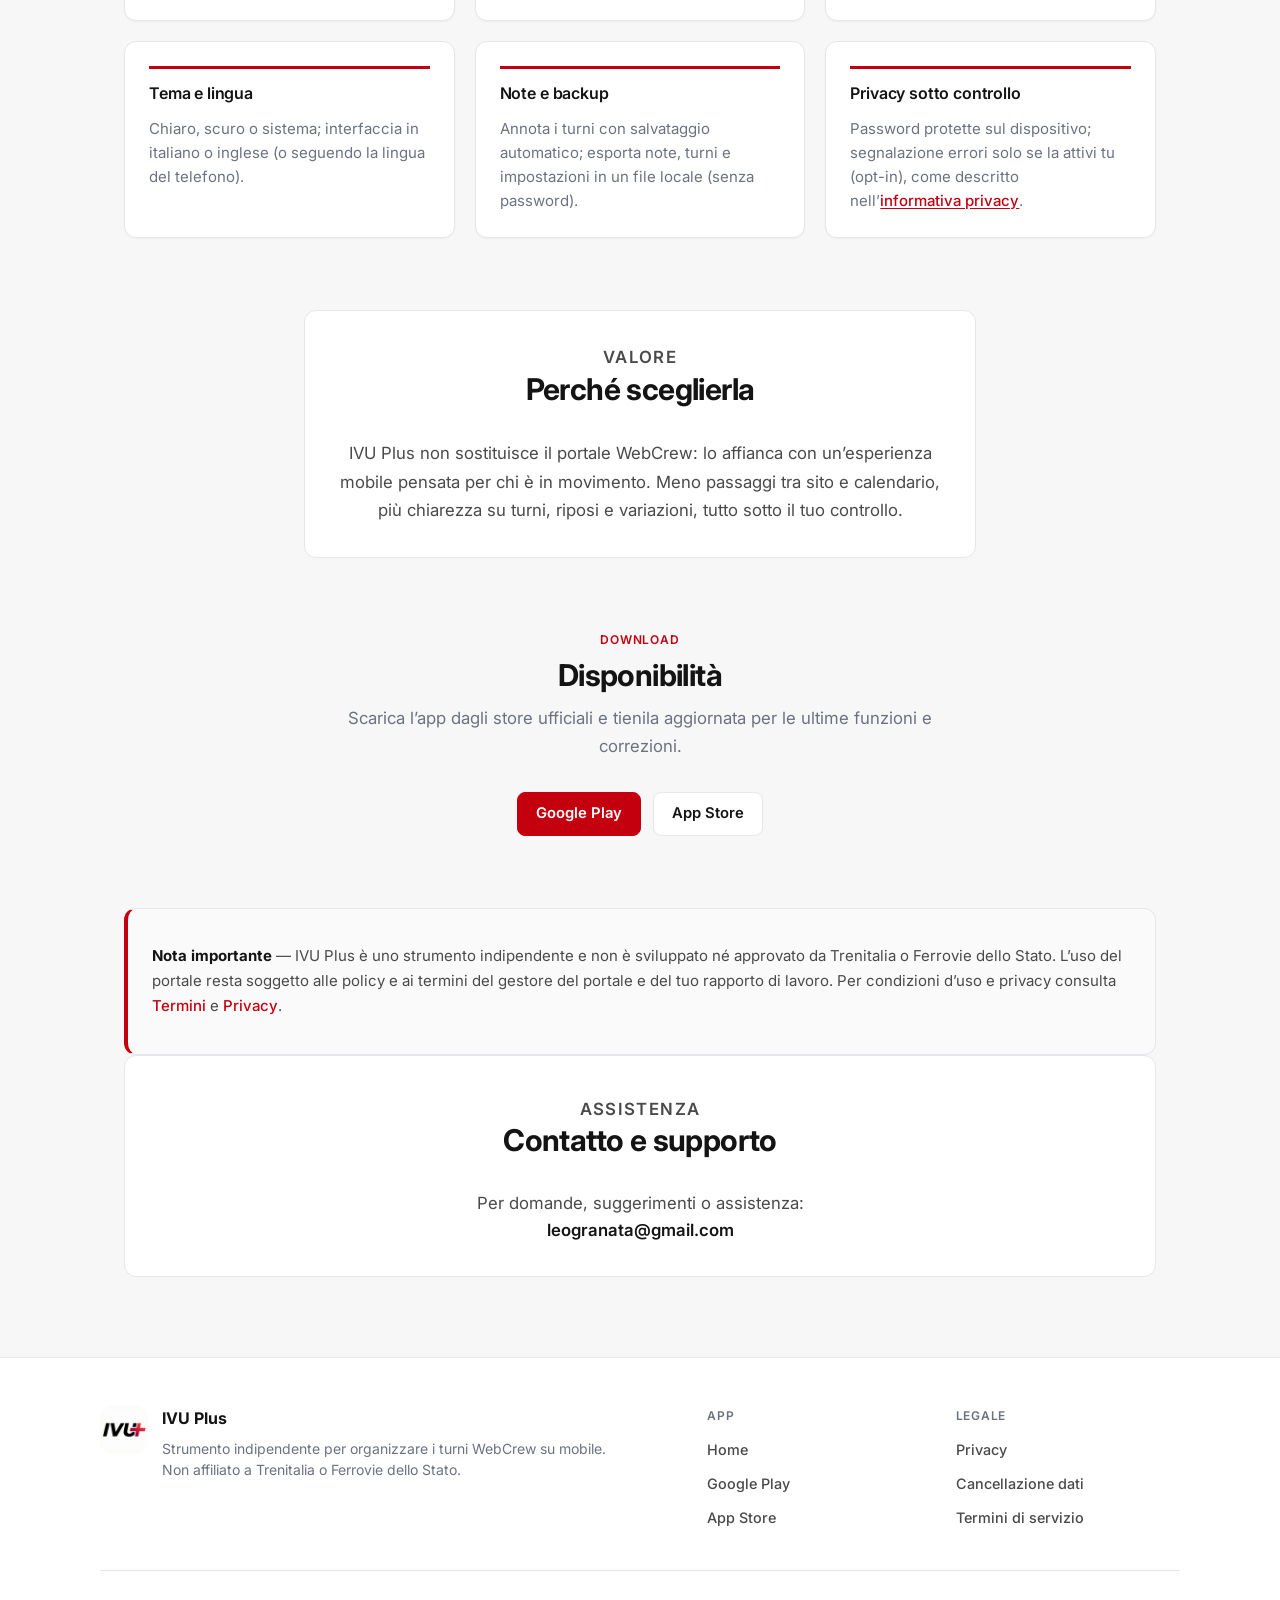
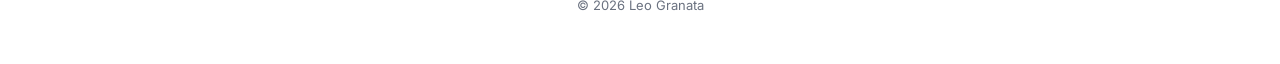
==== commit 219a5ac7: "feat(site): restyling professionale homepage e layout legal Hero scuro con CTA store, navigazione fi" ====
--- a/index.html
+++ b/index.html
@@ -4,133 +4,194 @@
 <head>
     <meta charset="UTF-8">
     <meta name="viewport" content="width=device-width, initial-scale=1.0">
-    <title>IVU Plus - I tuoi turni, organizzati</title>
+    <meta name="description"
+        content="IVU Plus — app per consultare e organizzare i turni WebCrew Trenitalia su smartphone e tablet, con sync opzionale sul calendario del dispositivo.">
+    <title>IVU Plus — I tuoi turni, organizzati</title>
+    <link rel="preconnect" href="https://fonts.googleapis.com">
+    <link rel="preconnect" href="https://fonts.gstatic.com" crossorigin>
+    <link href="https://fonts.googleapis.com/css2?family=Inter:wght@400;500;600;700&display=swap" rel="stylesheet">
     <link rel="stylesheet" href="style.css">
 </head>
 
 <body>
 
-    <div class="container">
-        <div class="banner-container">
-            <img src="IVUPlus-Banner.png" alt="IVU Plus Banner" class="app-banner">
+    <header class="site-header">
+        <div class="site-header-inner">
+            <a href="#home" class="brand" onclick="return showSection('home')">
+                <img src="IVUPlus-Logo.png" alt="" class="brand-logo" width="36" height="36">
+                <span>IVU Plus</span>
+            </a>
+            <nav class="site-nav" aria-label="Navigazione principale">
+                <a href="#home" data-section="home" onclick="return showSection('home')">Home</a>
+                <a href="#privacy" data-section="privacy" onclick="return showSection('privacy')">Privacy</a>
+                <a href="#account-deletion" data-section="account-deletion"
+                    onclick="return showSection('account-deletion')">Cancellazione dati</a>
+                <a href="#termini" data-section="termini" onclick="return showSection('termini')">Termini</a>
+            </nav>
         </div>
-
-        <header class="main-header">
-            <h1>IVU Plus — I tuoi turni, organizzati</h1>
-            <p>Un’unica interfaccia per prepararti al lavoro senza perdere tempo.</p>
-        </header>
-
-        <main>
-            <section id="home" class="page-section active">
-                <section class="intro">
-                    <p>App per smartphone e tablet pensata per chi utilizza il portale WebCrew Trenitalia: accedi al
-                        portale, consulta i turni in modo chiaro sul telefono e, se vuoi, sincronizzali con il calendario
-                        del dispositivo (anche Google Calendar).</p>
+    </header>
+
+    <main class="site-main">
+        <section id="home" class="page-section active">
+            <div class="hero">
+                <div class="hero-inner">
+                    <div class="hero-copy">
+                        <p class="hero-eyebrow">App per turni WebCrew</p>
+                        <h1>I tuoi turni, organizzati</h1>
+                        <p class="hero-lead">Un’unica interfaccia per accedere al portale, consultare i turni sul telefono
+                            e, se vuoi, allinearli con il calendario del dispositivo.</p>
+                        <div class="hero-actions">
+                            <a class="btn btn-primary" href="https://play.google.com/store/apps/details?id=com.leogranata.ivuplus"
+                                target="_blank" rel="noopener noreferrer">Google Play</a>
+                            <a class="btn btn-secondary" href="https://apps.apple.com/app/id6758614108"
+                                target="_blank" rel="noopener noreferrer">App Store</a>
+                        </div>
+                    </div>
+                    <div class="hero-visual">
+                        <img src="IVUPlus-Banner.png" alt="Anteprima IVU Plus" class="hero-banner" width="380"
+                            height="380">
+                    </div>
+                </div>
+            </div>
+
+            <div class="content-wrap">
+                <section class="section-block intro-block">
+                    <div class="section-heading centered">
+                        <p class="section-eyebrow">Panoramica</p>
+                        <h2>Pensata per chi lavora con WebCrew</h2>
+                        <p class="section-lead">App per smartphone e tablet: accedi al portale, consulta i turni in modo
+                            chiaro e sincronizzali con il calendario del dispositivo quando lo desideri.</p>
+                    </div>
                     <h3>Per chi è</h3>
-                    <p>Per dipendenti e operatori che gestiscono i turni tramite il portale aziendale e vogliono una
-                        vista comoda su mobile, promemoria e allineamento con l’agenda personale — sempre nel
-                        rispetto delle regole del proprio datore di lavoro e del portale ufficiale.</p>
+                    <p>Per dipendenti e operatori che gestiscono i turni tramite il portale aziendale e vogliono una vista
+                        comoda su mobile, promemoria e allineamento con l’agenda personale — sempre nel rispetto delle
+                        regole del proprio datore di lavoro e del portale ufficiale.</p>
                 </section>
 
-                <div class="features">
-                    <h2>Cosa puoi fare con IVU Plus</h2>
+                <section class="section-block features">
+                    <div class="section-heading">
+                        <p class="section-eyebrow">Funzionalità</p>
+                        <h2>Cosa puoi fare con IVU Plus</h2>
+                    </div>
                     <div class="feature-grid">
-                        <div class="feature-item">
-                            <strong>🚀 Portale a portata di mano</strong>
-                            <p>Browser integrato per accedere a WebCrew come sul PC, con sessione e navigazione adatte
-                                al telefono.</p>
-                        </div>
-                        <div class="feature-item">
-                            <strong>👥 Più account</strong>
+                        <article class="feature-item">
+                            <h3 class="feature-title">Portale a portata di mano</h3>
+                            <p>Browser integrato per accedere a WebCrew come sul PC, con sessione e navigazione adatte al
+                                telefono.</p>
+                        </article>
+                        <article class="feature-item">
+                            <h3 class="feature-title">Più account</h3>
                             <p>Gestisci più profili con credenziali crittografate sul dispositivo; passa da un utente
                                 all’altro quando serve.</p>
-                        </div>
-                        <div class="feature-item">
-                            <strong>⚡ Login e sync più semplici</strong>
+                        </article>
+                        <article class="feature-item">
+                            <h3 class="feature-title">Login e sync più semplici</h3>
                             <p>Auto-fill e ripristino sessione quando possibile; aggiornamento turni automatico in
                                 background se lo attivi.</p>
-                        </div>
-                        <div class="feature-item">
-                            <strong>📋 Turni come sul portale</strong>
-                            <p>Vista mese con ogni giornata, partenza e arrivo già in lista, turni notturni e assenze
-                                su più giorni; consultazione anche offline.</p>
-                        </div>
-                        <div class="feature-item">
-                            <strong>🛑 Riposi sotto controllo</strong>
-                            <p>Indicatori che aiutano a leggere i riposi tra i turni (giornaliero, settimanale,
-                                tecnico), con la stessa logica che usi già sul portale.</p>
-                        </div>
-                        <div class="feature-item">
-                            <strong>🔍 Dettaglio e storico</strong>
-                            <p>Schede turno con orari, servizi e note; storico della giornata con differenze tra
-                                versioni quando il turno cambia.</p>
-                        </div>
-                        <div class="feature-item">
-                            <strong>✅ Conferma Gestione operativa</strong>
+                        </article>
+                        <article class="feature-item">
+                            <h3 class="feature-title">Turni come sul portale</h3>
+                            <p>Vista mese con ogni giornata, partenza e arrivo già in lista, turni notturni e assenze su
+                                più giorni; consultazione anche offline.</p>
+                        </article>
+                        <article class="feature-item">
+                            <h3 class="feature-title">Riposi sotto controllo</h3>
+                            <p>Indicatori che aiutano a leggere i riposi tra i turni (giornaliero, settimanale, tecnico),
+                                con la stessa logica che usi già sul portale.</p>
+                        </article>
+                        <article class="feature-item">
+                            <h3 class="feature-title">Dettaglio e storico</h3>
+                            <p>Schede turno con orari, servizi e note; storico della giornata con differenze tra versioni
+                                quando il turno cambia.</p>
+                        </article>
+                        <article class="feature-item">
+                            <h3 class="feature-title">Conferma Gestione operativa</h3>
                             <p>Conferma i turni da confermare direttamente dall’app, con lista e dashboard aggiornate
                                 subito.</p>
-                        </div>
-                        <div class="feature-item">
-                            <strong>📅 Calendario del telefono</strong>
+                        </article>
+                        <article class="feature-item">
+                            <h3 class="feature-title">Calendario del telefono</h3>
                             <p>Sincronizza turni, riposi e assenze con il calendario del dispositivo; tu decidi se e
                                 quando attivarlo.</p>
-                        </div>
-                        <div class="feature-item">
-                            <strong>📊 Dashboard e widget</strong>
+                        </article>
+                        <article class="feature-item">
+                            <h3 class="feature-title">Dashboard e widget</h3>
                             <p>Panoramica su prossimo turno, indicatori e statistiche; widget sulla home per avere il
                                 turno a colpo d’occhio.</p>
-                        </div>
-                        <div class="feature-item">
-                            <strong>🎨 Tema e lingua</strong>
+                        </article>
+                        <article class="feature-item">
+                            <h3 class="feature-title">Tema e lingua</h3>
                             <p>Chiaro, scuro o sistema; interfaccia in italiano o inglese (o seguendo la lingua del
                                 telefono).</p>
-                        </div>
-                        <div class="feature-item">
-                            <strong>📝 Note e backup</strong>
+                        </article>
+                        <article class="feature-item">
+                            <h3 class="feature-title">Note e backup</h3>
                             <p>Annota i turni con salvataggio automatico; esporta note, turni e impostazioni in un file
                                 locale (senza password).</p>
+                        </article>
+                        <article class="feature-item">
+                            <h3 class="feature-title">Privacy sotto controllo</h3>
+                            <p>Password protette sul dispositivo; segnalazione errori solo se la attivi tu (opt-in), come
+                                descritto nell’<a href="#privacy"
+                                    onclick="return showSection('privacy')">informativa privacy</a>.</p>
+                        </article>
+                    </div>
+                </section>
+
+                <section class="section-block">
+                    <div class="highlight-panel">
+                        <div class="section-heading centered">
+                            <p class="section-eyebrow">Valore</p>
+                            <h2>Perché sceglierla</h2>
                         </div>
-                        <div class="feature-item">
-                            <strong>🛡️ Privacy sotto controllo</strong>
-                            <p>Password protette sul dispositivo; segnalazione errori solo se la attivi tu (opt-in),
-                                come descritto nell’<a href="#privacy"
-                                    onclick="return showSection('privacy')">informativa privacy</a>.</p>
-                        </div>
-                    </div>
-                </div>
-
-                <section class="why-section">
-                    <h2>Perché sceglierla</h2>
-                    <p>IVU Plus non sostituisce il portale WebCrew: lo affianca con un’esperienza mobile pensata per chi
-                        è in movimento. Meno passaggi tra sito e calendario, più chiarezza su turni, riposi e variazioni,
-                        tutto sotto il tuo controllo.</p>
+                        <p>IVU Plus non sostituisce il portale WebCrew: lo affianca con un’esperienza mobile pensata per
+                            chi è in movimento. Meno passaggi tra sito e calendario, più chiarezza su turni, riposi e
+                            variazioni, tutto sotto il tuo controllo.</p>
+                    </div>
                 </section>
 
-                <section class="availability-section">
-                    <h2>Disponibilità</h2>
-                    <p>Scarica l’app dagli store ufficiali (Google Play / App Store) e tienila aggiornata per le ultime
-                        funzioni e correzioni.</p>
+                <section class="section-block">
+                    <div class="section-heading centered">
+                        <p class="section-eyebrow">Download</p>
+                        <h2>Disponibilità</h2>
+                        <p class="section-lead">Scarica l’app dagli store ufficiali e tienila aggiornata per le ultime
+                            funzioni e correzioni.</p>
+                    </div>
+                    <div class="actions-row">
+                        <a class="btn btn-primary" href="https://play.google.com/store/apps/details?id=com.leogranata.ivuplus"
+                            target="_blank" rel="noopener noreferrer">Google Play</a>
+                        <a class="btn btn-outline" href="https://apps.apple.com/app/id6758614108" target="_blank"
+                            rel="noopener noreferrer">App Store</a>
+                    </div>
                 </section>
 
-                <section class="disclaimer-box">
-                    <p><strong>Nota importante</strong> — IVU Plus è uno strumento indipendente e non è sviluppato né
-                        approvato da Trenitalia o Ferrovie dello Stato. L’uso del portale resta soggetto alle policy e ai
-                        termini del gestore del portale e del tuo rapporto di lavoro. Per condizioni d’uso dell’app e
-                        informativa sulla privacy, consulta le pagine <a href="#termini"
-                            onclick="return showSection('termini')">Termini</a> e <a href="#privacy"
-                            onclick="return showSection('privacy')">Privacy</a> su questo sito.</p>
+                <section class="section-block">
+                    <div class="notice-box">
+                        <p><strong>Nota importante</strong> — IVU Plus è uno strumento indipendente e non è sviluppato né
+                            approvato da Trenitalia o Ferrovie dello Stato. L’uso del portale resta soggetto alle policy e
+                            ai termini del gestore del portale e del tuo rapporto di lavoro. Per condizioni d’uso e
+                            privacy consulta <a href="#termini" onclick="return showSection('termini')">Termini</a> e <a
+                                href="#privacy" onclick="return showSection('privacy')">Privacy</a>.</p>
+                    </div>
                 </section>
 
-                <section class="contact-section">
-                    <h2>Contatto e supporto</h2>
-                    <p>Per domande, suggerimenti o assistenza: <strong>leogranata@gmail.com</strong></p>
+                <section class="section-block contact-section">
+                    <div class="section-heading centered">
+                        <p class="section-eyebrow">Assistenza</p>
+                        <h2>Contatto e supporto</h2>
+                    </div>
+                    <p>Per domande, suggerimenti o assistenza:<br>
+                        <a href="mailto:leogranata@gmail.com" class="contact-email">leogranata@gmail.com</a></p>
                 </section>
-            </section>
-
-            <section id="privacy" class="page-section legal-doc">
-                <a href="#home" class="back-link" onclick="return showSection('home')">← Torna alla Home</a>
+            </div>
+        </section>
+
+        <section id="privacy" class="page-section legal-doc">
+            <div class="legal-page">
+                <div class="legal-page-inner">
+                <a href="#home" class="back-link" onclick="return showSection('home')">← Torna alla home</a>
                 <h2>Informativa sulla privacy – IVU Plus</h2>
-                <p class="update-date">Ultimo aggiornamento: 25 luglio 2026</p>
+                <p class="update-date">Ultimo aggiornamento: 7 agosto 2026</p>
 
                 <h3>1. Titolare del trattamento</h3>
                 <p>Il titolare del trattamento dei dati personali relativi all’uso dell’applicazione IVU Plus è:</p>
@@ -141,8 +202,7 @@
 
                 <h3>2. Oggetto</h3>
                 <p>IVU Plus è un’applicazione che consente di accedere al portale dei turni tramite browser integrato
-                    (WebView) e, se l’utente lo sceglie, di sincronizzare i turni con Google Calendar tramite gli
-                    strumenti offerti da Google.</p>
+                    (WebView) e, se l’utente lo sceglie, di copiare i turni sul calendario di sistema del dispositivo.</p>
                 <p>La presente informativa descrive come il Titolare tratta i dati nell’ambito dell’app. L’accesso ai
                     siti e ai servizi del portale WebCrew Trenitalia avviene su infrastrutture del relativo gestore:
                     per quella parte possono applicarsi informative e condizioni del gestore del portale, che non sono
@@ -154,14 +214,16 @@
                     <li>Credenziali e identificativi per l’accesso al portale (ad esempio nome utente; la password viene
                         trattata in modo da ridurre il rischio di uso improprio sul dispositivo, inclusa protezione
                         crittografica prima della memorizzazione locale).</li>
+                    <li>ID univoco e personnel-number associati al profilo nell’app.</li>
                     <li>Dati relativi ai turni e alle informazioni visualizzate, estratte o memorizzate tramite l’app per
                         fornirti le funzionalità richieste.</li>
-                    <li>Preferenze e impostazioni dell’applicazione (ad esempio opzioni di sincronizzazione).</li>
-                    <li>Dati connessi all’account Google (inclusi token di autenticazione), solo se attivi l’accesso
-                        Google e/o la sincronizzazione con Google Calendar.</li>
+                    <li>Preferenze e impostazioni dell’applicazione (ad esempio opzioni di sincronizzazione e calendari
+                        di sistema selezionati).</li>
                     <li>Se attivi «Segnalazione errori» nelle Impostazioni: dati tecnici di diagnostica (tipo di errore,
                         stack trace, versione app, modello dispositivo). Non includono password, token, credenziali né
                         il contenuto dei turni.</li>
+                    <li>Se attivi IVU Plus Pro: identificativi e stato abbonamento gestiti dallo store e da RevenueCat
+                        (non include password del portale WebCrew).</li>
                 </ul>
 
                 <h3>4. Finalità e base giuridica</h3>
@@ -169,12 +231,13 @@
                 <ul>
                     <li>consentirti l’uso dell’app e l’accesso alle funzioni richieste (esecuzione di misure
                         precontrattuali / contrattuali su richiesta dell’interessato, ove applicabile);</li>
-                    <li>gestire la sincronizzazione con Google Calendar quando la attivi (consenso e/o esecuzione delle
+                    <li>copiare i turni sul calendario del dispositivo quando lo attivi (consenso e/o esecuzione delle
                         tue istruzioni, a seconda del contesto e della configurazione);</li>
                     <li>garantire sicurezza e corretto funzionamento dell’app (misure tecniche, prevenzione abusi,
                         legittimo interesse ove compatibile con i tuoi diritti);</li>
                     <li>migliorare stabilità e qualità dell’app tramite segnalazione errori, solo con il tuo consenso
-                        esplicito (opt-in).</li>
+                        esplicito (opt-in);</li>
+                    <li>gestire l’abbonamento Pro tramite Apple App Store o Google Play e RevenueCat.</li>
                 </ul>
 
                 <h3>5. Modalità del trattamento e luogo</h3>
@@ -186,9 +249,10 @@
 
                 <h3>6. Destinatari e responsabili</h3>
                 <ul>
-                    <li>Google LLC (e società del gruppo Google), per Google Sign-In e Google Calendar API, solo se
-                        abilitati dall’utente. Informativa: <a href="https://policies.google.com/privacy" target="_blank"
-                            rel="noopener noreferrer">https://policies.google.com/privacy</a></li>
+                    <li>Provider del calendario di sistema del dispositivo (API del sistema operativo), solo se concedi
+                        i permessi e configuri i calendari in app. Se il calendario del dispositivo è sincronizzato dal
+                        sistema operativo verso servizi cloud (ad esempio Google o iCloud), si applicano le informative
+                        di quei fornitori.</li>
                     <li>Gestore del portale cui si accede tramite l’app (WebCrew Trenitalia), per i dati inseriti,
                         trasmessi o consultati sui suoi sistemi.</li>
                     <li>Functional Software, Inc. (Sentry), solo se attivi «Segnalazione errori» nelle Impostazioni:
@@ -196,13 +260,15 @@
                         momento; senza opt-in non viene inviato nulla. Informativa: <a
                             href="https://sentry.io/privacy/" target="_blank"
                             rel="noopener noreferrer">https://sentry.io/privacy/</a></li>
+                    <li>Apple, Google e RevenueCat, solo in relazione ad acquisti e stato dell’abbonamento IVU Plus Pro.</li>
                 </ul>
                 <p>Il Titolare non vende i dati personali.</p>
 
                 <h3>7. Trasferimenti verso paesi extra-UE</h3>
-                <p>L’uso dei servizi Google e, se opt-in, di Sentry può comportare trattamenti e trasferimenti verso
-                    paesi extra-UE secondo le garanzie descritte nella documentazione e nelle informative dei rispettivi
-                    fornitori.</p>
+                <p>L’uso di Sentry (se opt-in) e dei servizi di store/RevenueCat può comportare trattamenti e trasferimenti
+                    verso paesi extra-UE secondo le garanzie descritte nella documentazione e nelle informative dei
+                    rispettivi fornitori. Lo stesso può valere per i servizi cloud a cui il sistema operativo sincronizza
+                    il calendario del dispositivo.</p>
 
                 <h3>8. Conservazione</h3>
                 <p>I dati sono conservati per il tempo necessario a fornire le funzioni dell’app e secondo le scelte
@@ -218,15 +284,15 @@
                         rel="noopener noreferrer">https://www.garanteprivacy.it</a>).</p>
                 <p>Per richieste relative al trattamento effettuato tramite IVU Plus: <a
                         href="mailto:leogranata@gmail.com">leogranata@gmail.com</a>.</p>
-                <p>Per i trattamenti effettuati da Google, Sentry o dal gestore del portale WebCrew Trenitalia, si
-                    applicano rispettivamente i loro canali e informative.</p>
+                <p>Per i trattamenti effettuati da Sentry, dagli store, da RevenueCat o dal gestore del portale WebCrew
+                    Trenitalia, si applicano rispettivamente i loro canali e informative.</p>
                 <p>Come eliminare i dati locali e cosa non è cancellabile da IVU Plus: vedi la pagina
                     <a href="#account-deletion" onclick="return showSection('account-deletion')">Cancellazione account e dati</a>.</p>
 
                 <h3>10. Sicurezza</h3>
                 <p>Il Titolare adotta misure tecniche e organizzative appropriate compatibili con la natura dell’app,
-                    inclusa la riduzione del rischio di accessi non autorizzati ai dati sul dispositivo, nel rispetto
-                    dello stato dell’arte e delle funzionalità offerte dalla piattaforma.</p>
+                    inclusa la protezione crittografica delle password e l’uso di archiviazione sicura del sistema
+                    operativo, nel rispetto dello stato dell’arte e delle funzionalità offerte dalla piattaforma.</p>
 
                 <h3>11. Modifiche</h3>
                 <p>Il Titolare può aggiornare la presente informativa. La versione aggiornata sarà pubblicata su questa
@@ -235,10 +301,14 @@
                 <h3>12. Contatti</h3>
                 <p>Privacy, diritti degli interessati e supporto: <a
                         href="mailto:leogranata@gmail.com">leogranata@gmail.com</a></p>
+                </div>
+            </div>
             </section>
 
             <section id="account-deletion" class="page-section legal-doc">
-                <a href="#home" class="back-link" onclick="return showSection('home')">← Torna alla Home</a>
+                <div class="legal-page">
+                    <div class="legal-page-inner">
+                <a href="#home" class="back-link" onclick="return showSection('home')">← Torna alla home</a>
                 <h2>Cancellazione account e dati – IVU Plus</h2>
                 <p class="update-date">Ultimo aggiornamento: 25 luglio 2026</p>
 
@@ -280,12 +350,16 @@
                 <p>Per richieste di cancellazione o chiarimenti sui dati trattati tramite IVU Plus:
                     <a href="mailto:leogranata@gmail.com">leogranata@gmail.com</a>.</p>
                 <p>Informativa completa: <a href="#privacy" onclick="return showSection('privacy')">Privacy</a>.</p>
+                </div>
+            </div>
             </section>
 
             <section id="termini" class="page-section legal-doc">
-                <a href="#home" class="back-link" onclick="return showSection('home')">← Torna alla Home</a>
+                <div class="legal-page">
+                    <div class="legal-page-inner">
+                <a href="#home" class="back-link" onclick="return showSection('home')">← Torna alla home</a>
                 <h2>Termini di servizio – IVU Plus</h2>
-                <p class="update-date">Ultimo aggiornamento: 21 marzo 2026</p>
+                <p class="update-date">Ultimo aggiornamento: 7 agosto 2026</p>
 
                 <h3>1. Parti e accettazione</h3>
                 <p>I presenti Termini di servizio (“Termini”) regolano l’uso dell’applicazione software IVU Plus (“App”),
@@ -300,11 +374,13 @@
                 <h3>2. Descrizione del servizio</h3>
                 <p>IVU Plus è un’applicazione per dispositivi mobili che consente, tra l’altro, di accedere tramite
                     browser integrato (WebView) al portale WebCrew Trenitalia e di utilizzare funzioni di supporto
-                    all’organizzazione dei turni, inclusa — ove attivata dall’Utente — la sincronizzazione con Google
-                    Calendar tramite i servizi Google.</p>
+                    all’organizzazione dei turni, inclusa — ove attivata dall’Utente — la copia dei turni sul calendario
+                    di sistema del dispositivo.</p>
+                <p>L’App può offrire funzioni aggiuntive tramite abbonamento IVU Plus Pro, gestito da Apple App Store o
+                    Google Play (e RevenueCat per lo stato dell’abbonamento).</p>
                 <p>L’App è fornita come strumento di comodità. Le funzionalità dipendono dalla disponibilità tecnica del
-                    dispositivo, dalla connettività di rete, dal corretto funzionamento dei sistemi del portale e — per
-                    le integrazioni — dai servizi Google.</p>
+                    dispositivo, dalla connettività di rete, dal corretto funzionamento dei sistemi del portale e —
+                    ove applicabile — dalle API del calendario di sistema e dagli store.</p>
 
                 <h3>3. Natura indipendente e assenza di affiliazione</h3>
                 <p>L’App non è sviluppata, sponsorizzata né approvata da Trenitalia S.p.A., da Ferrovie dello Stato
@@ -329,9 +405,11 @@
                     pertinenza di tali rapporti.</p>
 
                 <h3>5. Account, servizi di terzi e contenuti</h3>
-                <p>L’accesso al portale WebCrew Trenitalia e l’uso dei servizi Google (ad esempio accesso all’account
-                    Google e Google Calendar) sono soggetti alle condizioni e alle informative dei rispettivi
-                    fornitori.</p>
+                <p>L’accesso al portale WebCrew Trenitalia, l’uso delle API del calendario di sistema e — se attivati —
+                    di servizi di terze parti (ad esempio Sentry per la segnalazione errori opt-in, Apple/Google/RevenueCat
+                    per gli abbonamenti) sono soggetti alle condizioni e alle informative dei rispettivi fornitori.</p>
+                <p>Se il calendario del dispositivo è sincronizzato dal sistema operativo verso servizi cloud (ad esempio
+                    Google o iCloud), si applicano anche le condizioni di quei fornitori.</p>
                 <p>L’Utente è responsabile del mantenimento della riservatezza delle proprie credenziali e della gestione
                     delle autorizzazioni concesse all’App e ai servizi collegati.</p>
 
@@ -342,38 +420,44 @@
                 <p>È vietato copiare, modificare, distribuire, vendere, noleggiare, decodificare o tentare di estrarre il
                     codice sorgente dell’App, salvo ove espressamente consentito dalla legge imperativa.</p>
 
-                <h3>7. Aggiornamenti e modifiche</h3>
+                <h3>7. Abbonamenti (IVU Plus Pro)</h3>
+                <p>IVU Plus Pro è un abbonamento gestito da Apple App Store o Google Play. Può includere un periodo di
+                    prova gratuito; al termine, se non disdici, scatta il rinnovo al prezzo del piano. Acquisti, rinnovi
+                    e disdette avvengono dall’account dello store. Il Fornitore non gestisce direttamente i pagamenti.</p>
+
+                <h3>8. Aggiornamenti e modifiche</h3>
                 <p>Il Fornitore può distribuire aggiornamenti dell’App (correzioni, miglioramenti, modifiche alle
                     funzionalità). L’uso continuato dell’App dopo la pubblicazione di aggiornamenti può costituire
                     accettazione delle relative modifiche funzionali, ove previsto dalle regole dello store.</p>
                 <p>Il Fornitore può modificare i presenti Termini. La versione aggiornata sarà resa disponibile tramite i
-                    canali indicati dal Fornitore (ad esempio pagina web dedicata). Per modifiche sostanziali, ove
-                    richiesto dalla legge, potranno essere adottate ulteriori modalità di informazione.</p>
-
-                <h3>8. Limitazione di responsabilità</h3>
+                    canali indicati dal Fornitore (ad esempio pagina web dedicata e/o nell’App). Per modifiche
+                    sostanziali, ove richiesto dalla legge, potranno essere adottate ulteriori modalità di informazione.</p>
+
+                <h3>9. Limitazione di responsabilità</h3>
                 <p>Nei limiti massimi consentiti dalla legge applicabile, l’App è fornita “così com’è” e “secondo
                     disponibilità”, senza garanzie implicite di idoneità per uno scopo particolare, continuità del
                     servizio o assenza di errori.</p>
                 <p>Il Fornitore non risponde per danni derivanti da: indisponibilità o malfunzionamento del portale
                     WebCrew Trenitalia o di reti di terzi; errori, ritardi o incongruenze nei dati visualizzati o
-                    sincronizzati; uso improprio dell’App; interruzioni del servizio Google o del gestore del portale;
-                    perdita di dati non imputabile a dolo o colpa grave del Fornitore, ove compatibile con la legge.</p>
+                    sincronizzati; uso improprio dell’App; interruzioni del calendario di sistema, degli store o del
+                    gestore del portale; perdita di dati non imputabile a dolo o colpa grave del Fornitore, ove
+                    compatibile con la legge.</p>
                 <p>Restano salvi i diritti inderogabili spettanti all’Utente che rivesta la qualifica di consumatore ai
                     sensi del Codice del consumo (D.lgs. 206/2005), ove applicabile.</p>
 
-                <h3>9. Sospensione e cessazione</h3>
+                <h3>10. Sospensione e cessazione</h3>
                 <p>L’Utente può cessare l’uso dell’App in qualsiasi momento (ad esempio disinstallando l’App e cancellando
                     i dati locali).</p>
                 <p>Il Fornitore può interrompere o limitare la distribuzione dell’App o funzioni della stessa per motivi
                     tecnici, legali o organizzativi, con le modalità consentite dalle piattaforme di distribuzione e
                     dalla legge.</p>
 
-                <h3>10. Privacy</h3>
+                <h3>11. Privacy</h3>
                 <p>Il trattamento dei dati personali è descritto nell’Informativa sulla privacy resa disponibile dal
                     Fornitore. L’uso dell’App implica anche la presa visione di tale informativa ove richiesto dalla
                     legge o dalle policy degli store.</p>
 
-                <h3>11. Legge applicabile e foro</h3>
+                <h3>12. Legge applicabile e foro</h3>
                 <p>I presenti Termini sono regolati dalla legge italiana.</p>
                 <p>Per le controversie con Utenti che abbiano qualifica di consumatore, restano applicabili le
                     disposizioni imperative sul foro competente previste dal Codice del consumo e dal diritto
@@ -381,30 +465,57 @@
                 <p>Per le controversie con Utenti che non abbiano qualifica di consumatore, è competente in via esclusiva
                     il Foro di Trani, salvo diversa disposizione imperativa.</p>
 
-                <h3>12. Contatti</h3>
-                <p>Per domande sui presenti Termini: <a href="mailto:leogranata@gmail.com">leogranata@gmail.com</a></p>
+                <h3>13. Contatti</h3>
+                <p>Per domande sui presenti Termini: <a
+                        href="mailto:leogranata@gmail.com">leogranata@gmail.com</a></p>
+                </div>
+            </div>
             </section>
-        </main>
-
-        <footer>
-            <div class="footer-logo-container">
-                <img src="IVUPlus-Logo.png" alt="IVU Plus Logo" class="footer-logo">
-            </div>
-            <nav>
-                <a href="#home" onclick="return showSection('home')">Home</a> |
-                <a href="#privacy" onclick="return showSection('privacy')">Privacy</a> |
-                <a href="#account-deletion" onclick="return showSection('account-deletion')">Cancellazione dati</a> |
-                <a href="#termini" onclick="return showSection('termini')">Termini</a>
-            </nav>
-            <p class="footer-copy">&copy; 2026 Leo Granata</p>
-        </footer>
-    </div>
+    </main>
+
+    <footer class="site-footer">
+        <div class="site-footer-inner">
+            <div class="footer-brand">
+                <img src="IVUPlus-Logo.png" alt="IVU Plus" class="footer-logo" width="48" height="48">
+                <div class="footer-brand-text">
+                    <strong>IVU Plus</strong>
+                    <p>Strumento indipendente per organizzare i turni WebCrew su mobile. Non affiliato a Trenitalia o
+                        Ferrovie dello Stato.</p>
+                </div>
+            </div>
+            <div class="footer-links">
+                <div>
+                    <h4>App</h4>
+                    <ul>
+                        <li><a href="#home" onclick="return showSection('home')">Home</a></li>
+                        <li><a href="https://play.google.com/store/apps/details?id=com.leogranata.ivuplus"
+                                target="_blank" rel="noopener noreferrer">Google Play</a></li>
+                        <li><a href="https://apps.apple.com/app/id6758614108" target="_blank"
+                                rel="noopener noreferrer">App Store</a></li>
+                    </ul>
+                </div>
+                <div>
+                    <h4>Legale</h4>
+                    <ul>
+                        <li><a href="#privacy" onclick="return showSection('privacy')">Privacy</a></li>
+                        <li><a href="#account-deletion" onclick="return showSection('account-deletion')">Cancellazione
+                                dati</a></li>
+                        <li><a href="#termini" onclick="return showSection('termini')">Termini di servizio</a></li>
+                    </ul>
+                </div>
+            </div>
+        </div>
+        <p class="footer-bottom">&copy; 2026 Leo Granata</p>
+    </footer>
 
     <script>
         function showSection(sectionId) {
             document.querySelectorAll('.page-section').forEach(s => s.classList.remove('active'));
             const el = document.getElementById(sectionId);
             if (el) el.classList.add('active');
+            document.querySelectorAll('.site-nav a[data-section]').forEach(a => {
+                a.classList.toggle('active', a.dataset.section === sectionId);
+            });
             if (history.replaceState) {
                 history.replaceState(null, '', '#' + sectionId);
             } else {
@@ -416,8 +527,7 @@
 
         (function initFromHash() {
             const raw = window.location.hash;
-            if (!raw || raw === '#') return;
-            const id = raw.slice(1);
+            const id = (!raw || raw === '#') ? 'home' : raw.slice(1);
             if (id === 'privacy' || id === 'termini' || id === 'home' || id === 'account-deletion') {
                 showSection(id);
             }
--- a/style.css
+++ b/style.css
@@ -1,347 +1,671 @@
-/* --- Variabili e Palette Colori --- */
+/* --- Design tokens (allineati al brand IVU Plus) --- */
 :root {
-    --primary: #333333;
-    --accent: #0066cc;
-    --bg: #f4f4f4;
-    --card: #ffffff;
-    --text: #444444;
-    --text-light: #666666;
-    --border: #eeeeee;
-    --warning-bg: #fff9e6;
-    --warning-border: #ffeeba;
-    --warning-text: #856404;
-}
-
-/* --- Reset e Impostazioni Base --- */
-* {
+    --brand: #c4000f;
+    --brand-dark: #9a000c;
+    --brand-soft: rgba(196, 0, 15, 0.08);
+    --ink: #141414;
+    --ink-muted: #4a4a4a;
+    --ink-subtle: #6b7280;
+    --surface: #ffffff;
+    --surface-muted: #f7f7f8;
+    --surface-elevated: #ffffff;
+    --border: #e5e7eb;
+    --border-strong: #d1d5db;
+    --hero-bg: #111111;
+    --hero-text: #f5f5f5;
+    --hero-muted: #a3a3a3;
+    --notice-bg: #fafafa;
+    --notice-border: #e5e7eb;
+    --radius-sm: 8px;
+    --radius-md: 12px;
+    --radius-lg: 16px;
+    --shadow-sm: 0 1px 2px rgba(0, 0, 0, 0.04);
+    --shadow-md: 0 8px 24px rgba(0, 0, 0, 0.06);
+    --max-width: 1080px;
+    --content-width: 720px;
+    --header-height: 64px;
+    --font: "Inter", -apple-system, BlinkMacSystemFont, "Segoe UI", Roboto, Helvetica, Arial, sans-serif;
+}
+
+/* --- Base --- */
+*,
+*::before,
+*::after {
     box-sizing: border-box;
 }
 
+html {
+    scroll-behavior: smooth;
+}
+
 body {
-    font-family: -apple-system, system-ui, BlinkMacSystemFont, "Segoe UI", Roboto, Helvetica, Arial, sans-serif;
+    font-family: var(--font);
     line-height: 1.6;
-    color: var(--text);
-    background-color: var(--bg);
+    color: var(--ink);
+    background: var(--surface-muted);
     margin: 0;
     padding: 0;
-}
-
-/* --- Contenitore Principale --- */
-.container {
-    max-width: 850px;
-    margin: 40px auto;
-    background: var(--card);
-    padding: 40px;
-    border-radius: 12px;
-    box-shadow: 0 10px 30px rgba(0, 0, 0, 0.1);
-    position: relative;
-}
-
-/* --- Header e Media --- */
-.banner-container {
-    margin: -40px -40px 30px -40px;
-    overflow: hidden;
-    border-top-left-radius: 12px;
-    border-top-right-radius: 12px;
-}
-
-.app-banner {
-    width: 100%;
+    -webkit-font-smoothing: antialiased;
+    text-rendering: optimizeLegibility;
+}
+
+img {
+    max-width: 100%;
     height: auto;
     display: block;
 }
 
-.main-header {
-    text-align: center;
-    margin-bottom: 40px;
-}
-
-h1 {
-    margin: 0;
-    color: var(--primary);
-    font-size: 2.8rem;
-}
-
-.main-header p {
-    font-size: 1.2rem;
-    color: var(--text-light);
-    margin-top: 5px;
-}
-
-/* --- Navigazione e Sezioni --- */
+a {
+    color: var(--brand);
+    text-decoration: none;
+}
+
+a:hover {
+    color: var(--brand-dark);
+}
+
+/* --- Header --- */
+.site-header {
+    position: sticky;
+    top: 0;
+    z-index: 100;
+    height: var(--header-height);
+    background: rgba(255, 255, 255, 0.92);
+    backdrop-filter: blur(12px);
+    -webkit-backdrop-filter: blur(12px);
+    border-bottom: 1px solid var(--border);
+}
+
+.site-header-inner {
+    max-width: var(--max-width);
+    margin: 0 auto;
+    padding: 0 24px;
+    height: 100%;
+    display: flex;
+    align-items: center;
+    justify-content: space-between;
+    gap: 24px;
+}
+
+.brand {
+    display: inline-flex;
+    align-items: center;
+    gap: 10px;
+    color: var(--ink);
+    font-weight: 700;
+    font-size: 1.05rem;
+    letter-spacing: -0.02em;
+}
+
+.brand:hover {
+    color: var(--ink);
+}
+
+.brand-logo {
+    width: 36px;
+    height: 36px;
+    border-radius: 9px;
+}
+
+.site-nav {
+    display: flex;
+    align-items: center;
+    gap: 4px;
+    flex-wrap: wrap;
+    justify-content: flex-end;
+}
+
+.site-nav a {
+    color: var(--ink-muted);
+    font-size: 0.9rem;
+    font-weight: 500;
+    padding: 8px 12px;
+    border-radius: var(--radius-sm);
+    transition: color 0.15s, background 0.15s;
+}
+
+.site-nav a:hover {
+    color: var(--ink);
+    background: var(--surface-muted);
+}
+
+.site-nav a.active {
+    color: var(--brand);
+    background: var(--brand-soft);
+}
+
+/* --- Layout --- */
+.site-main {
+    min-height: calc(100vh - var(--header-height) - 220px);
+}
+
+.content-wrap {
+    max-width: var(--max-width);
+    margin: 0 auto;
+    padding: 0 24px 80px;
+}
+
 .page-section {
     display: none;
 }
 
 .page-section.active {
     display: block;
-    animation: fadeIn 0.4s ease-in;
+    animation: fadeIn 0.35s ease;
 }
 
 @keyframes fadeIn {
-    from {
-        opacity: 0;
-    }
-
-    to {
-        opacity: 1;
-    }
-}
-
-.back-link {
+    from { opacity: 0; transform: translateY(6px); }
+    to { opacity: 1; transform: translateY(0); }
+}
+
+/* --- Hero --- */
+.hero {
+    background: linear-gradient(160deg, #0d0d0d 0%, #1a1a1a 45%, #252525 100%);
+    color: var(--hero-text);
+    padding: 72px 24px 80px;
+    border-bottom: 1px solid rgba(255, 255, 255, 0.06);
+}
+
+.hero-inner {
+    max-width: var(--max-width);
+    margin: 0 auto;
+    display: grid;
+    grid-template-columns: 1.1fr 0.9fr;
+    gap: 48px;
+    align-items: center;
+}
+
+.hero-copy {
+    max-width: 34rem;
+}
+
+.hero-eyebrow {
     display: inline-block;
-    margin-bottom: 25px;
-    color: var(--accent);
-    font-weight: bold;
-    text-decoration: none;
-}
-
-.back-link:hover {
-    text-decoration: underline;
-}
-
-/* --- Layout Contenuti (Home) --- */
-.intro {
-    font-size: 1.1rem;
+    margin: 0 0 16px;
+    padding: 6px 12px;
+    font-size: 0.75rem;
+    font-weight: 600;
+    letter-spacing: 0.06em;
+    text-transform: uppercase;
+    color: #fca5a5;
+    background: rgba(196, 0, 15, 0.18);
+    border: 1px solid rgba(196, 0, 15, 0.35);
+    border-radius: 999px;
+}
+
+.hero h1 {
+    margin: 0 0 16px;
+    font-size: clamp(2rem, 4vw, 3rem);
+    font-weight: 700;
+    line-height: 1.12;
+    letter-spacing: -0.03em;
+    color: #fff;
+}
+
+.hero-lead {
+    margin: 0 0 28px;
+    font-size: 1.125rem;
+    line-height: 1.65;
+    color: var(--hero-muted);
+}
+
+.hero-actions {
+    display: flex;
+    flex-wrap: wrap;
+    gap: 12px;
+}
+
+.btn {
+    display: inline-flex;
+    align-items: center;
+    justify-content: center;
+    min-height: 44px;
+    padding: 0 18px;
+    border-radius: var(--radius-sm);
+    font-size: 0.925rem;
+    font-weight: 600;
+    border: 1px solid transparent;
+    transition: background 0.15s, border-color 0.15s, transform 0.15s;
+}
+
+.btn:hover {
+    transform: translateY(-1px);
+}
+
+.btn-primary {
+    background: var(--brand);
+    color: #fff;
+    border-color: var(--brand);
+}
+
+.btn-primary:hover {
+    background: var(--brand-dark);
+    border-color: var(--brand-dark);
+    color: #fff;
+}
+
+.btn-secondary {
+    background: rgba(255, 255, 255, 0.06);
+    color: #fff;
+    border-color: rgba(255, 255, 255, 0.18);
+}
+
+.btn-secondary:hover {
+    background: rgba(255, 255, 255, 0.1);
+    color: #fff;
+}
+
+.btn-outline {
+    background: var(--surface);
+    color: var(--ink);
+    border-color: var(--border);
+}
+
+.btn-outline:hover {
+    background: var(--surface-muted);
+    color: var(--ink);
+    border-color: var(--border-strong);
+}
+
+.actions-row {
+    display: flex;
+    flex-wrap: wrap;
+    gap: 12px;
+    justify-content: center;
+}
+
+.hero-visual {
+    display: flex;
+    justify-content: center;
+}
+
+.hero-banner {
+    width: min(100%, 380px);
+    border-radius: var(--radius-lg);
+    box-shadow: 0 24px 48px rgba(0, 0, 0, 0.35);
+    border: 1px solid rgba(255, 255, 255, 0.08);
+}
+
+/* --- Section typography --- */
+.section-block {
+    padding-top: 72px;
+}
+
+.section-heading {
+    margin-bottom: 32px;
+}
+
+.section-heading.centered {
     text-align: center;
-    margin-bottom: 40px;
-    color: var(--text-light);
+    max-width: 40rem;
+    margin-left: auto;
+    margin-right: auto;
+}
+
+.section-eyebrow {
+    margin: 0 0 8px;
+    font-size: 0.75rem;
+    font-weight: 600;
+    letter-spacing: 0.08em;
+    text-transform: uppercase;
+    color: var(--brand);
 }
 
 h2 {
-    color: var(--primary);
-    border-bottom: 2px solid var(--border);
-    padding-bottom: 10px;
-    margin-top: 40px;
-}
-
-/* Griglia Funzionalità */
+    margin: 0;
+    color: var(--ink);
+    font-size: clamp(1.5rem, 2.5vw, 1.875rem);
+    font-weight: 700;
+    letter-spacing: -0.02em;
+    line-height: 1.2;
+}
+
+.section-lead {
+    margin: 12px 0 0;
+    color: var(--ink-subtle);
+    font-size: 1.05rem;
+    line-height: 1.65;
+}
+
+.intro-block {
+    max-width: 42rem;
+    margin: 0 auto;
+    text-align: center;
+}
+
+.intro-block h3 {
+    margin: 32px 0 12px;
+    font-size: 1.125rem;
+    font-weight: 600;
+    color: var(--ink);
+}
+
+.intro-block p {
+    margin: 0;
+    color: var(--ink-muted);
+    font-size: 1.05rem;
+    line-height: 1.7;
+}
+
+/* --- Features --- */
 .feature-grid {
     display: grid;
-    grid-template-columns: repeat(auto-fit, minmax(280px, 1fr));
+    grid-template-columns: repeat(3, 1fr);
     gap: 20px;
-    margin-top: 25px;
 }
 
 .feature-item {
-    background: #fff;
-    padding: 20px;
+    background: var(--surface-elevated);
+    padding: 24px;
     border: 1px solid var(--border);
-    border-radius: 10px;
-    transition: transform 0.2s, border-color 0.2s;
+    border-radius: var(--radius-md);
+    box-shadow: var(--shadow-sm);
+    transition: border-color 0.15s, box-shadow 0.15s;
 }
 
 .feature-item:hover {
-    transform: translateY(-5px);
-    border-color: var(--accent);
-    box-shadow: 0 5px 15px rgba(0, 0, 0, 0.05);
-}
-
-.feature-item strong {
-    display: block;
-    margin-bottom: 10px;
-    color: var(--accent);
-    font-size: 1.15rem;
+    border-color: var(--border-strong);
+    box-shadow: var(--shadow-md);
+}
+
+.feature-title {
+    margin: 0 0 10px;
+    font-size: 1rem;
+    font-weight: 600;
+    color: var(--ink);
+    letter-spacing: -0.01em;
+    padding-top: 12px;
+    border-top: 3px solid var(--brand);
 }
 
 .feature-item p {
-    font-size: 0.95rem;
     margin: 0;
-    color: var(--text-light);
+    font-size: 0.9375rem;
+    line-height: 1.6;
+    color: var(--ink-subtle);
 }
 
 .feature-item a {
-    color: var(--accent);
-    font-weight: 600;
+    font-weight: 500;
     text-decoration: underline;
-}
-
-.feature-item a:hover {
-    text-decoration: none;
-}
-
-/* --- Sezione marketing (Perché sceglierla) --- */
-.why-section {
-    margin-top: 40px;
+    text-underline-offset: 2px;
+}
+
+/* --- Highlight / notice --- */
+.highlight-panel {
+    background: var(--surface);
+    border: 1px solid var(--border);
+    border-radius: var(--radius-md);
+    padding: 32px;
     text-align: center;
-    font-size: 1.05rem;
-    color: var(--text-light);
-}
-
-.why-section p {
     max-width: 42rem;
     margin: 0 auto;
+}
+
+.highlight-panel p {
+    margin: 0;
+    color: var(--ink-muted);
+    font-size: 1.05rem;
+    line-height: 1.7;
+}
+
+.notice-box {
+    background: var(--notice-bg);
+    border: 1px solid var(--notice-border);
+    border-left: 4px solid var(--brand);
+    border-radius: var(--radius-md);
+    padding: 20px 24px;
+    font-size: 0.9375rem;
     line-height: 1.65;
-}
-
-.availability-section {
-    margin-top: 40px;
+    color: var(--ink-muted);
+}
+
+.notice-box strong {
+    color: var(--ink);
+}
+
+.notice-box a {
+    font-weight: 500;
+}
+
+/* --- Contact --- */
+.contact-section {
+    background: var(--surface);
+    border: 1px solid var(--border);
+    border-radius: var(--radius-md);
+    padding: 32px;
     text-align: center;
-    color: var(--text-light);
-}
-
-.availability-section p {
-    max-width: 40rem;
-    margin: 0.5rem auto 0;
-    line-height: 1.65;
+}
+
+.contact-section p {
+    margin: 8px 0 0;
+    color: var(--ink-muted);
     font-size: 1.05rem;
 }
 
-/* --- Documenti legali (privacy, termini) --- */
-.legal-doc {
-    text-align: left;
+.contact-email {
+    color: var(--ink);
+    font-weight: 600;
+}
+
+.contact-email:hover {
+    color: var(--brand);
+}
+
+/* --- Legal pages --- */
+.legal-page {
+    padding: 48px 0 80px;
+}
+
+.legal-page-inner {
+    max-width: var(--content-width);
+    margin: 0 auto;
+    padding: 0 24px;
+}
+
+.back-link {
+    display: inline-flex;
+    align-items: center;
+    gap: 6px;
+    margin-bottom: 28px;
+    color: var(--ink-subtle);
+    font-size: 0.9rem;
+    font-weight: 500;
+}
+
+.back-link:hover {
+    color: var(--brand);
 }
 
 .legal-doc h2 {
-    margin-top: 0;
+    margin-bottom: 8px;
+}
+
+.update-date {
+    margin: 0 0 32px;
+    font-size: 0.875rem;
+    color: var(--ink-subtle);
 }
 
 .legal-doc h3 {
-    margin-top: 1.75rem;
-    margin-bottom: 0.65rem;
-    color: var(--primary);
-    font-size: 1.15rem;
-    font-weight: 700;
-    border-bottom: none;
-    padding-bottom: 0;
+    margin: 2rem 0 0.75rem;
+    font-size: 1.05rem;
+    font-weight: 600;
+    color: var(--ink);
 }
 
 .legal-doc p,
-.legal-doc ul {
-    color: var(--text);
-    font-size: 0.98rem;
-    line-height: 1.65;
-}
-
-.legal-doc ul {
+.legal-doc ul,
+.legal-doc ol {
+    color: var(--ink-muted);
+    font-size: 0.975rem;
+    line-height: 1.7;
+}
+
+.legal-doc ul,
+.legal-doc ol {
     padding-left: 1.35rem;
     margin: 0.5rem 0 1rem;
 }
 
 .legal-doc li {
-    margin-bottom: 0.55rem;
-}
-
-.legal-doc li:last-child {
-    margin-bottom: 0;
-}
-
-/* Disclaimer e Note */
-.disclaimer-box {
-    background: var(--warning-bg);
-    border: 1px solid var(--warning-border);
-    padding: 20px;
-    border-radius: 8px;
-    margin: 40px 0;
-    font-size: 0.95rem;
-    color: var(--warning-text);
-}
-
-/* --- Galleria Screenshot --- */
-.screenshot-gallery {
+    margin-bottom: 0.5rem;
+}
+
+.legal-doc code {
+    font-size: 0.875em;
+    background: var(--surface-muted);
+    padding: 0.15em 0.4em;
+    border-radius: 4px;
+}
+
+/* --- Footer --- */
+.site-footer {
+    background: var(--surface);
+    border-top: 1px solid var(--border);
+    padding: 48px 24px;
+}
+
+.site-footer-inner {
+    max-width: var(--max-width);
+    margin: 0 auto;
+    display: grid;
+    grid-template-columns: 1.2fr 1fr;
+    gap: 40px;
+    align-items: start;
+}
+
+.footer-brand {
     display: flex;
-    gap: 15px;
-    overflow-x: auto;
-    padding: 15px 0;
-    -webkit-overflow-scrolling: touch;
-}
-
-.screenshot-placeholder {
-    min-width: 200px;
-    height: 400px;
-    background: #f0f0f0;
-    border: 1px dashed #cccccc;
-    border-radius: 10px;
-    display: flex;
-    align-items: center;
-    justify-content: center;
-    color: #aaaaaa;
-}
-
-/* --- Sezione Contatti --- */
-.contact-section {
-    background: #f0f7ff;
-    padding: 30px;
-    border-radius: 10px;
-    margin-top: 40px;
-    border-left: 6px solid var(--accent);
-}
-
-.contact-list {
+    gap: 14px;
+    align-items: flex-start;
+}
+
+.footer-logo {
+    width: 48px;
+    height: 48px;
+    border-radius: 12px;
+    flex-shrink: 0;
+}
+
+.footer-brand-text strong {
+    display: block;
+    font-size: 1rem;
+    color: var(--ink);
+    margin-bottom: 6px;
+}
+
+.footer-brand-text p {
+    margin: 0;
+    font-size: 0.875rem;
+    color: var(--ink-subtle);
+    line-height: 1.55;
+    max-width: 28rem;
+}
+
+.footer-links {
+    display: grid;
+    grid-template-columns: 1fr 1fr;
+    gap: 24px;
+}
+
+.footer-links h4 {
+    margin: 0 0 12px;
+    font-size: 0.75rem;
+    font-weight: 600;
+    letter-spacing: 0.06em;
+    text-transform: uppercase;
+    color: var(--ink-subtle);
+}
+
+.footer-links ul {
     list-style: none;
+    margin: 0;
     padding: 0;
-    margin-top: 15px;
-}
-
-.contact-list li {
-    margin-bottom: 10px;
-}
-
-/* --- Footer --- */
-footer {
+}
+
+.footer-links li {
+    margin-bottom: 8px;
+}
+
+.footer-links a {
+    color: var(--ink-muted);
+    font-size: 0.9rem;
+    font-weight: 500;
+}
+
+.footer-links a:hover {
+    color: var(--brand);
+}
+
+.footer-bottom {
+    max-width: var(--max-width);
+    margin: 32px auto 0;
+    padding: 24px 0 0;
+    border-top: 1px solid var(--border);
     text-align: center;
-    margin-top: 60px;
-    border-top: 1px solid var(--border);
-    padding-top: 30px;
-}
-
-.footer-logo-container {
-    margin-bottom: 20px;
-}
-
-.footer-logo {
-    max-width: 60px;
-    height: auto;
-    border-radius: 12px;
-    opacity: 0.9;
-}
-
-footer nav a {
-    cursor: pointer;
-    color: var(--accent);
-    text-decoration: none;
-    font-weight: bold;
-    margin: 0 12px;
-}
-
-footer nav a:hover {
-    text-decoration: underline;
-}
-
-.footer-copy {
-    font-size: 0.85rem;
-    color: #999999;
-    margin-top: 20px;
-}
-
-/* --- Link e Utility --- */
-a {
-    color: var(--accent);
-    text-decoration: none;
-}
-
-.update-date {
-    font-style: italic;
-    color: #888;
-    margin-bottom: 20px;
-}
-
-/* --- Responsive Design --- */
-@media (max-width: 650px) {
-    .container {
-        margin: 15px;
-        padding: 25px;
-    }
-
-    .banner-container {
-        margin: -25px -25px 25px -25px;
-    }
-
-    h1 {
-        font-size: 2.1rem;
+    font-size: 0.8125rem;
+    color: var(--ink-subtle);
+}
+
+/* --- Responsive --- */
+@media (max-width: 900px) {
+    .hero-inner {
+        grid-template-columns: 1fr;
+        gap: 36px;
+        text-align: center;
+    }
+
+    .hero-copy {
+        max-width: none;
+        margin: 0 auto;
+    }
+
+    .hero-actions {
+        justify-content: center;
+    }
+
+    .feature-grid {
+        grid-template-columns: repeat(2, 1fr);
+    }
+
+    .site-footer-inner {
+        grid-template-columns: 1fr;
+    }
+}
+
+@media (max-width: 640px) {
+    .site-header-inner {
+        padding: 0 16px;
+    }
+
+    .site-nav a {
+        padding: 6px 8px;
+        font-size: 0.8125rem;
+    }
+
+    .hero {
+        padding: 48px 16px 56px;
+    }
+
+    .content-wrap {
+        padding: 0 16px 64px;
+    }
+
+    .section-block {
+        padding-top: 56px;
     }
 
     .feature-grid {
         grid-template-columns: 1fr;
     }
-}+
+    .footer-links {
+        grid-template-columns: 1fr;
+    }
+
+    .legal-page-inner {
+        padding: 0 16px;
+    }
+}
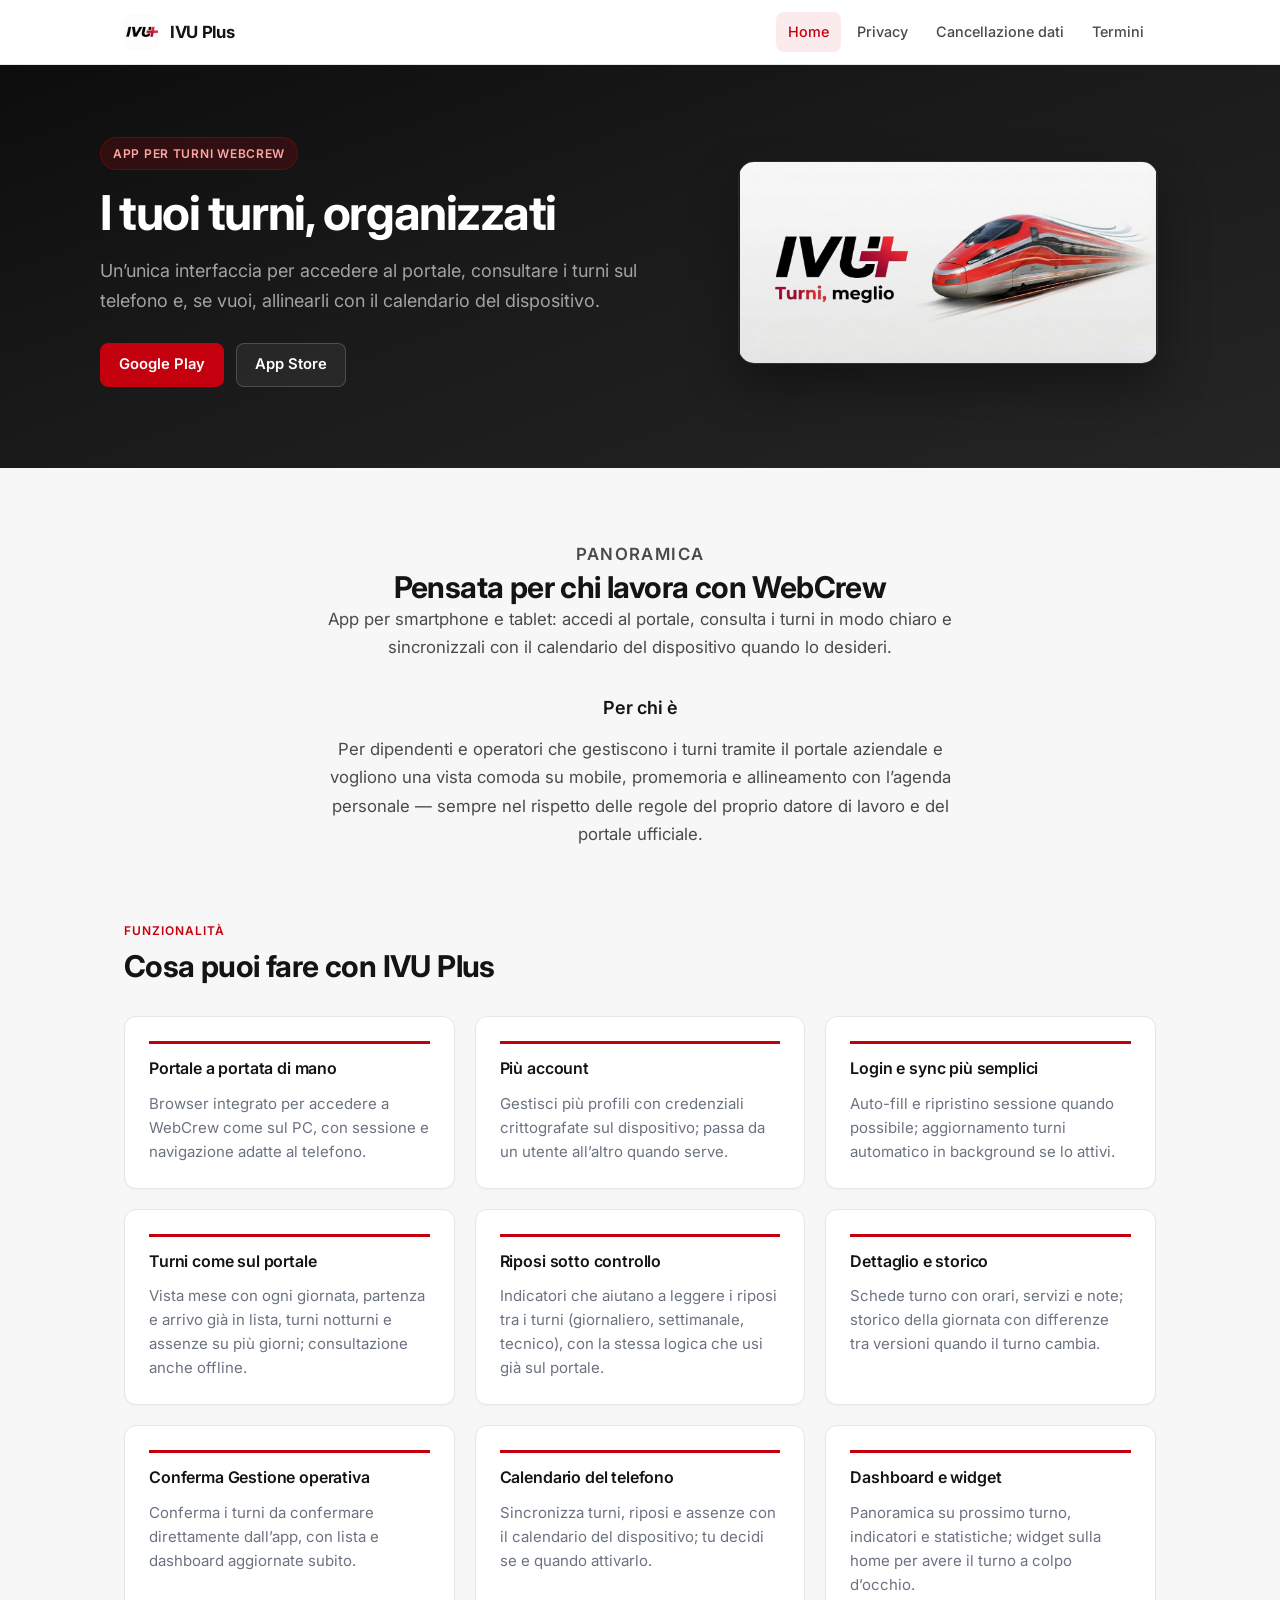
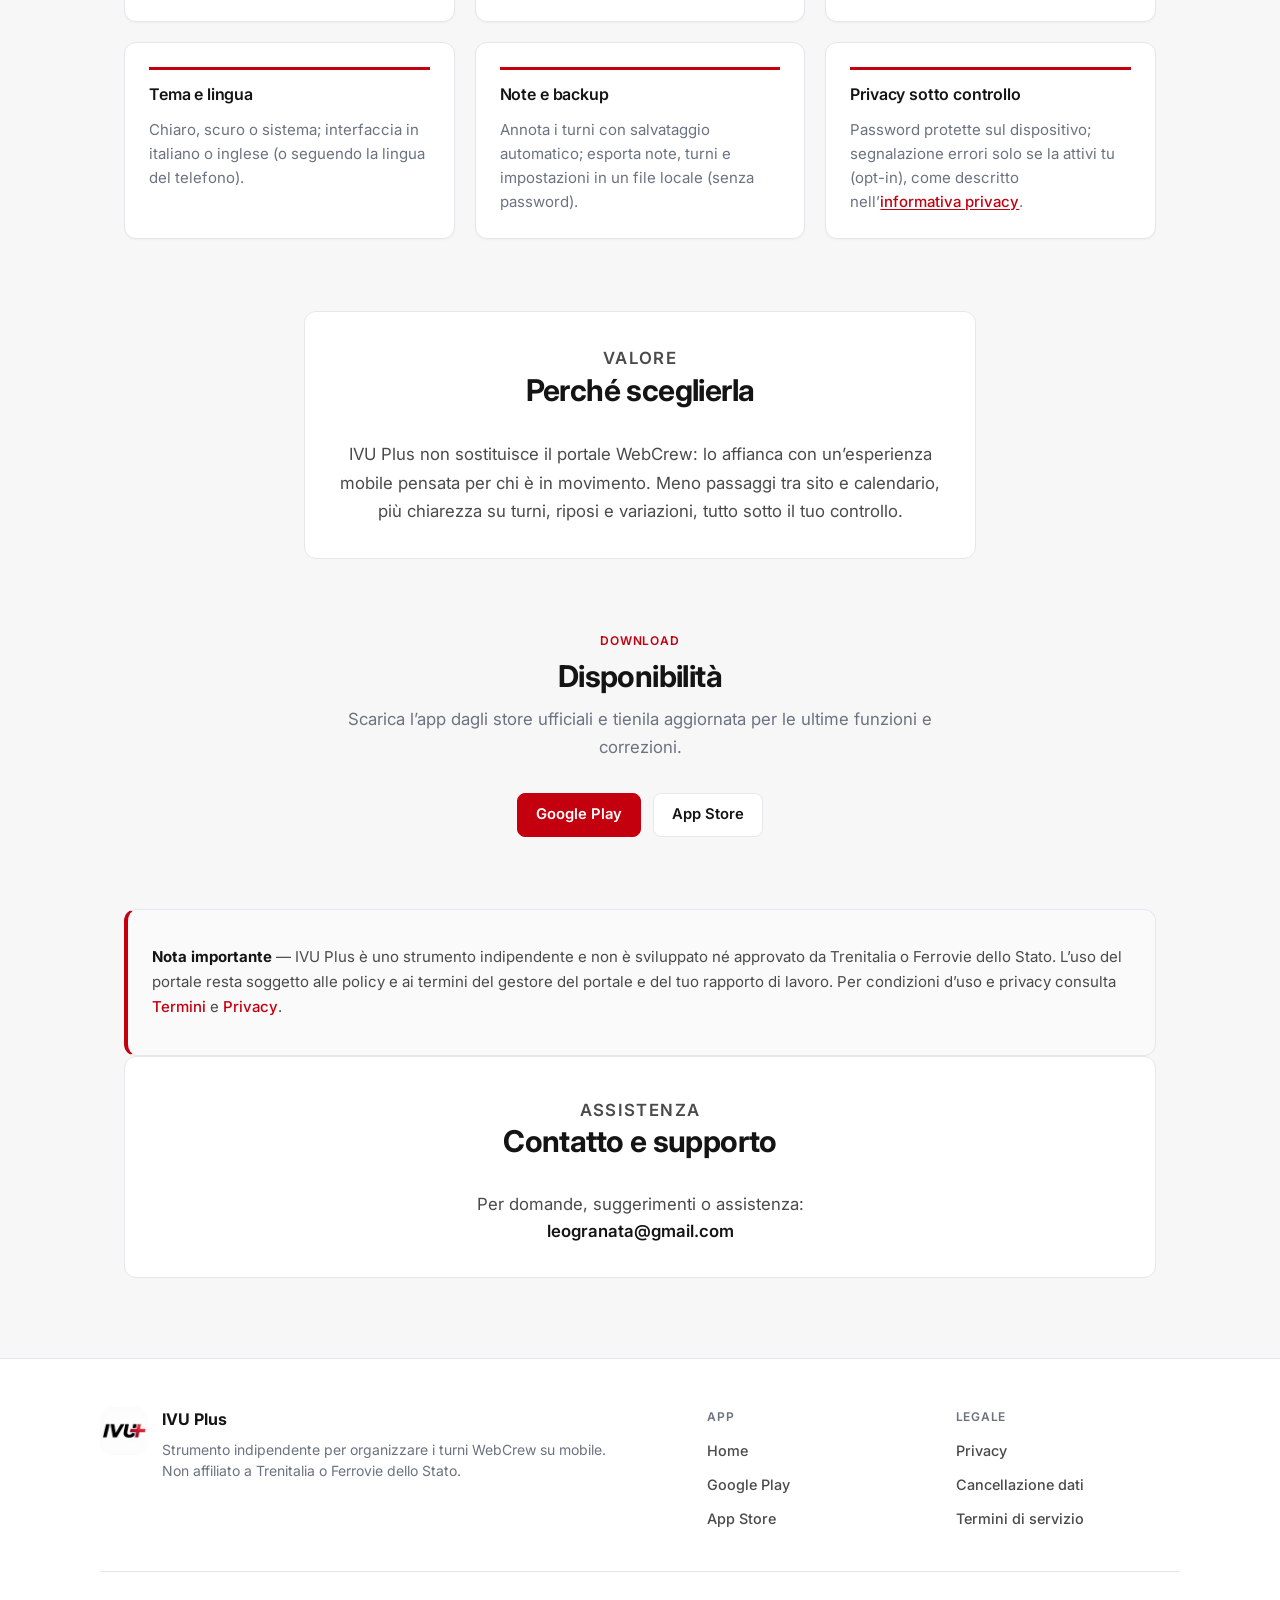
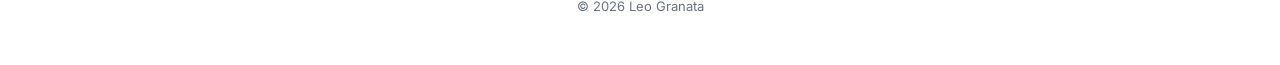
==== commit c186626d: "fix(site): layout mobile Chrome e menu hamburger Corregge nav che andava a capo sopra l'hero, propor" ====
--- a/index.html
+++ b/index.html
@@ -10,7 +10,7 @@
     <link rel="preconnect" href="https://fonts.googleapis.com">
     <link rel="preconnect" href="https://fonts.gstatic.com" crossorigin>
     <link href="https://fonts.googleapis.com/css2?family=Inter:wght@400;500;600;700&display=swap" rel="stylesheet">
-    <link rel="stylesheet" href="style.css">
+    <link rel="stylesheet" href="style.css?v=20260831">
 </head>
 
 <body>
@@ -21,7 +21,13 @@
                 <img src="IVUPlus-Logo.png" alt="" class="brand-logo" width="36" height="36">
                 <span>IVU Plus</span>
             </a>
-            <nav class="site-nav" aria-label="Navigazione principale">
+            <button type="button" class="nav-toggle" aria-expanded="false" aria-controls="site-nav"
+                aria-label="Apri menu di navigazione">
+                <span class="nav-toggle-bar"></span>
+                <span class="nav-toggle-bar"></span>
+                <span class="nav-toggle-bar"></span>
+            </button>
+            <nav id="site-nav" class="site-nav" aria-label="Navigazione principale">
                 <a href="#home" data-section="home" onclick="return showSection('home')">Home</a>
                 <a href="#privacy" data-section="privacy" onclick="return showSection('privacy')">Privacy</a>
                 <a href="#account-deletion" data-section="account-deletion"
@@ -48,8 +54,8 @@
                         </div>
                     </div>
                     <div class="hero-visual">
-                        <img src="IVUPlus-Banner.png" alt="Anteprima IVU Plus" class="hero-banner" width="380"
-                            height="380">
+                        <img src="IVUPlus-Banner.png" alt="Anteprima IVU Plus" class="hero-banner" width="1280"
+                            height="619" decoding="async">
                     </div>
                 </div>
             </div>
@@ -509,6 +515,21 @@
     </footer>
 
     <script>
+        function closeNav() {
+            const nav = document.getElementById('site-nav');
+            const toggle = document.querySelector('.nav-toggle');
+            if (nav) nav.classList.remove('open');
+            if (toggle) toggle.setAttribute('aria-expanded', 'false');
+        }
+
+        function toggleNav() {
+            const nav = document.getElementById('site-nav');
+            const toggle = document.querySelector('.nav-toggle');
+            if (!nav || !toggle) return;
+            const open = nav.classList.toggle('open');
+            toggle.setAttribute('aria-expanded', open ? 'true' : 'false');
+        }
+
         function showSection(sectionId) {
             document.querySelectorAll('.page-section').forEach(s => s.classList.remove('active'));
             const el = document.getElementById(sectionId);
@@ -516,6 +537,7 @@
             document.querySelectorAll('.site-nav a[data-section]').forEach(a => {
                 a.classList.toggle('active', a.dataset.section === sectionId);
             });
+            closeNav();
             if (history.replaceState) {
                 history.replaceState(null, '', '#' + sectionId);
             } else {
@@ -524,6 +546,16 @@
             window.scrollTo(0, 0);
             return false;
         }
+
+        document.querySelector('.nav-toggle')?.addEventListener('click', toggleNav);
+
+        document.addEventListener('click', (event) => {
+            const nav = document.getElementById('site-nav');
+            const toggle = document.querySelector('.nav-toggle');
+            if (!nav?.classList.contains('open')) return;
+            if (nav.contains(event.target) || toggle?.contains(event.target)) return;
+            closeNav();
+        });
 
         (function initFromHash() {
             const raw = window.location.hash;
--- a/style.css
+++ b/style.css
@@ -36,6 +36,7 @@
 
 html {
     scroll-behavior: smooth;
+    color-scheme: light;
 }
 
 body {
@@ -69,22 +70,29 @@
     position: sticky;
     top: 0;
     z-index: 100;
-    height: var(--header-height);
-    background: rgba(255, 255, 255, 0.92);
-    backdrop-filter: blur(12px);
-    -webkit-backdrop-filter: blur(12px);
+    min-height: var(--header-height);
+    background: #ffffff;
     border-bottom: 1px solid var(--border);
+}
+
+@supports ((backdrop-filter: blur(12px)) or (-webkit-backdrop-filter: blur(12px))) {
+    .site-header {
+        background: rgba(255, 255, 255, 0.94);
+        backdrop-filter: blur(12px);
+        -webkit-backdrop-filter: blur(12px);
+    }
 }
 
 .site-header-inner {
     max-width: var(--max-width);
     margin: 0 auto;
     padding: 0 24px;
-    height: 100%;
+    min-height: var(--header-height);
     display: flex;
     align-items: center;
     justify-content: space-between;
-    gap: 24px;
+    gap: 16px;
+    position: relative;
 }
 
 .brand {
@@ -132,6 +140,46 @@
 .site-nav a.active {
     color: var(--brand);
     background: var(--brand-soft);
+}
+
+.nav-toggle {
+    display: none;
+    align-items: center;
+    justify-content: center;
+    flex-direction: column;
+    gap: 5px;
+    width: 44px;
+    height: 44px;
+    padding: 0;
+    border: 1px solid var(--border);
+    border-radius: var(--radius-sm);
+    background: var(--surface);
+    cursor: pointer;
+    flex-shrink: 0;
+}
+
+.nav-toggle-bar {
+    display: block;
+    width: 18px;
+    height: 2px;
+    background: var(--ink);
+    border-radius: 1px;
+}
+
+.nav-toggle[aria-expanded="true"] .nav-toggle-bar:nth-child(1) {
+    transform: translateY(7px) rotate(45deg);
+}
+
+.nav-toggle[aria-expanded="true"] .nav-toggle-bar:nth-child(2) {
+    opacity: 0;
+}
+
+.nav-toggle[aria-expanded="true"] .nav-toggle-bar:nth-child(3) {
+    transform: translateY(-7px) rotate(-45deg);
+}
+
+.nav-toggle-bar {
+    transition: transform 0.15s ease, opacity 0.15s ease;
 }
 
 /* --- Layout --- */
@@ -281,7 +329,10 @@
 }
 
 .hero-banner {
-    width: min(100%, 380px);
+    width: min(100%, 420px);
+    height: auto;
+    aspect-ratio: 1280 / 619;
+    object-fit: contain;
     border-radius: var(--radius-lg);
     box-shadow: 0 24px 48px rgba(0, 0, 0, 0.35);
     border: 1px solid rgba(255, 255, 255, 0.08);
@@ -610,7 +661,62 @@
 }
 
 /* --- Responsive --- */
-@media (max-width: 900px) {
+@media (max-width: 768px) {
+    .nav-toggle {
+        display: inline-flex;
+    }
+
+    .site-nav {
+        display: none;
+        position: absolute;
+        top: calc(100% + 1px);
+        left: 0;
+        right: 0;
+        flex-direction: column;
+        align-items: stretch;
+        gap: 0;
+        padding: 8px;
+        background: #ffffff;
+        border: 1px solid var(--border);
+        border-radius: var(--radius-md);
+        box-shadow: var(--shadow-md);
+    }
+
+    .site-nav.open {
+        display: flex;
+    }
+
+    .site-nav a {
+        width: 100%;
+        text-align: left;
+        padding: 12px 14px;
+    }
+
+    .hero-inner {
+        grid-template-columns: 1fr;
+        gap: 32px;
+        text-align: center;
+    }
+
+    .hero-copy {
+        max-width: none;
+        margin: 0 auto;
+    }
+
+    .hero-actions {
+        justify-content: center;
+    }
+
+    .feature-grid {
+        grid-template-columns: 1fr;
+    }
+
+    .site-footer-inner {
+        grid-template-columns: 1fr;
+    }
+}
+
+@media (max-width: 900px) and (min-width: 769px) {
     .hero-inner {
         grid-template-columns: 1fr;
         gap: 36px;
@@ -640,13 +746,12 @@
         padding: 0 16px;
     }
 
-    .site-nav a {
-        padding: 6px 8px;
-        font-size: 0.8125rem;
-    }
-
     .hero {
-        padding: 48px 16px 56px;
+        padding: 56px 16px 48px;
+    }
+
+    .hero-eyebrow {
+        margin-top: 4px;
     }
 
     .content-wrap {
@@ -654,11 +759,7 @@
     }
 
     .section-block {
-        padding-top: 56px;
-    }
-
-    .feature-grid {
-        grid-template-columns: 1fr;
+        padding-top: 48px;
     }
 
     .footer-links {
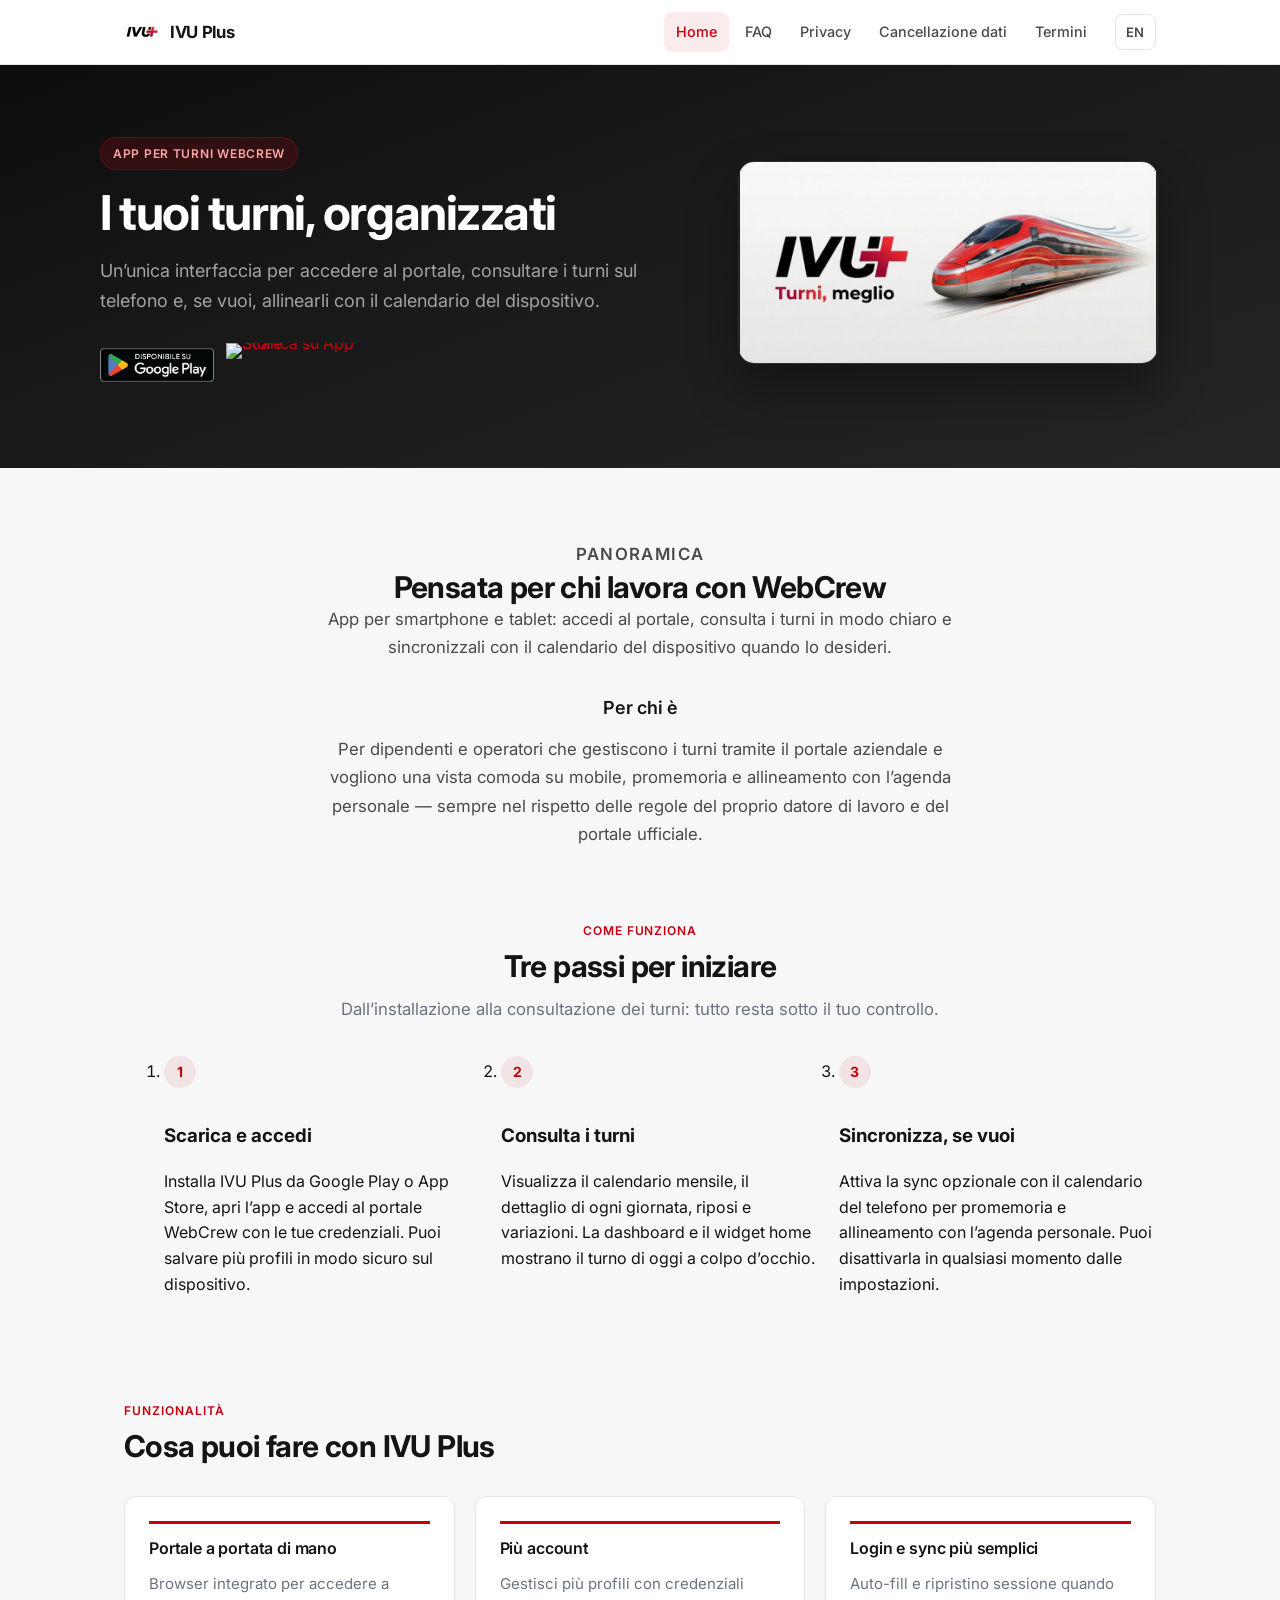
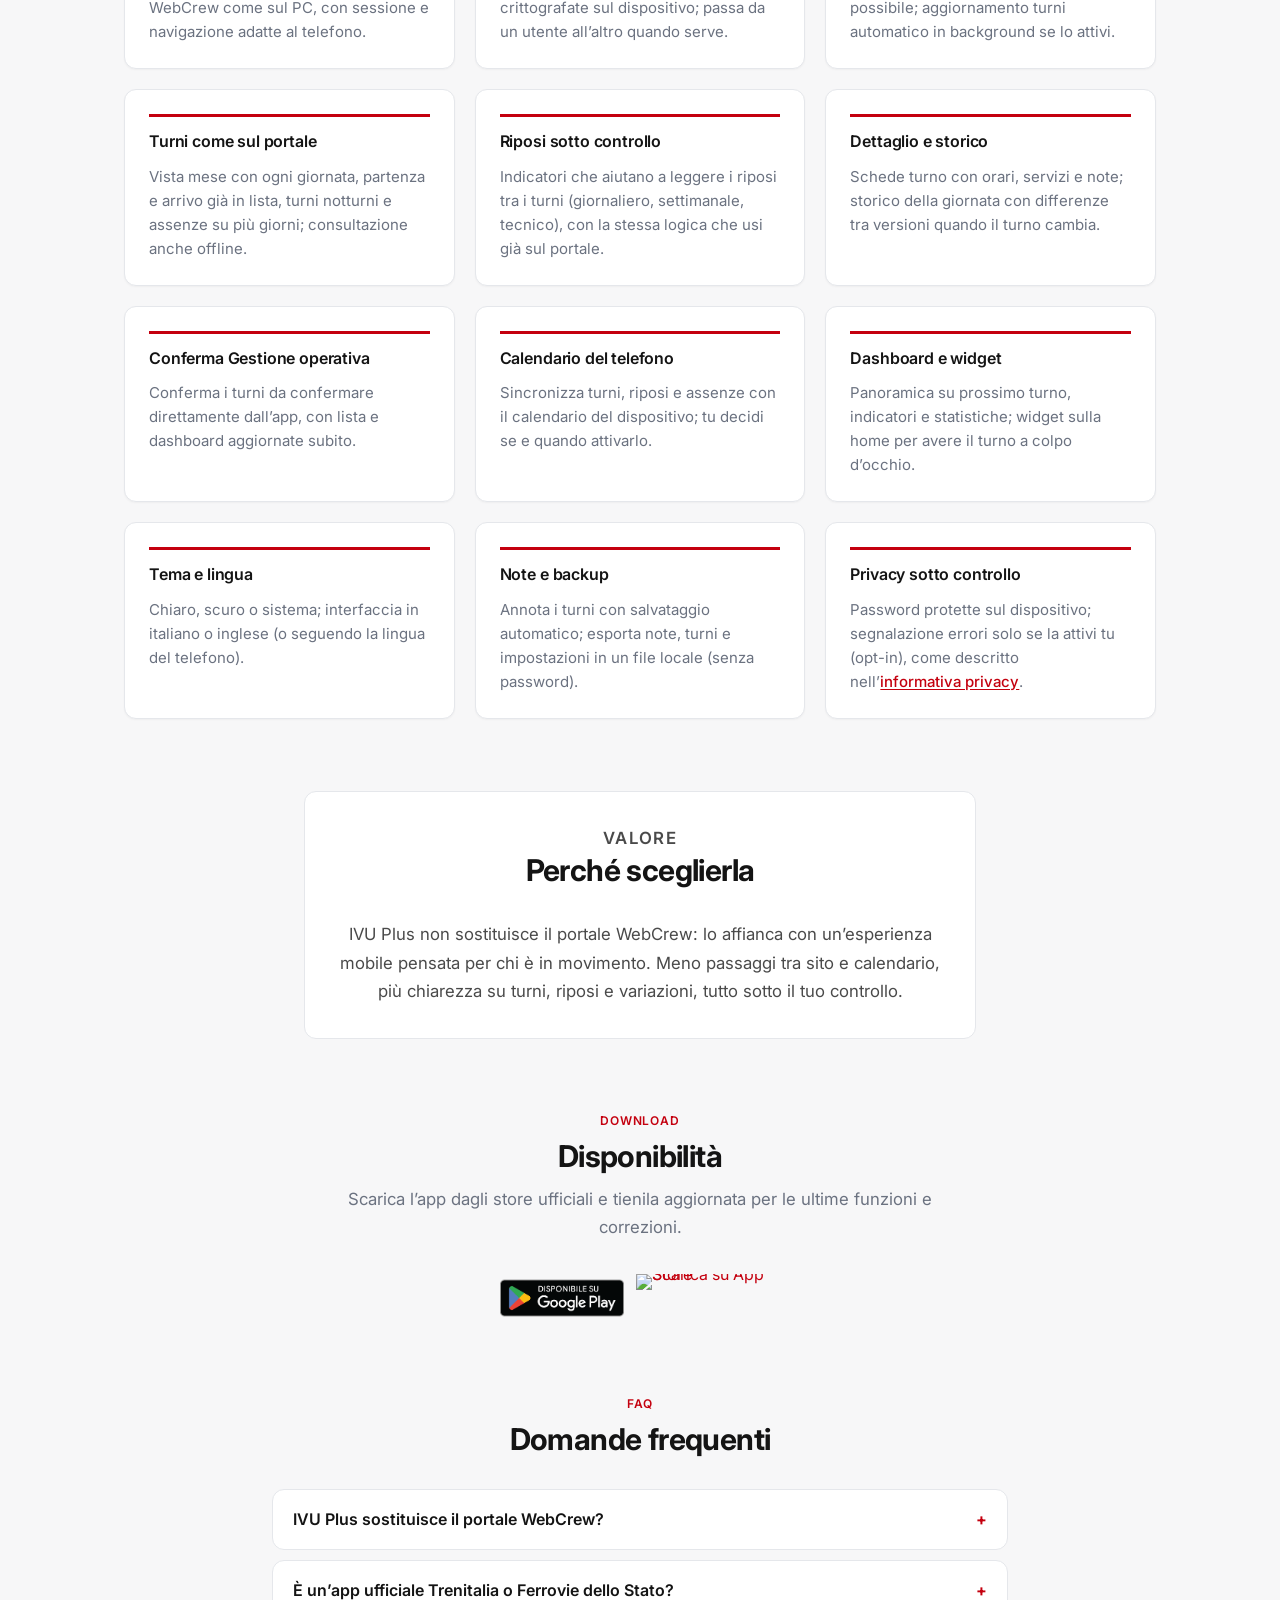
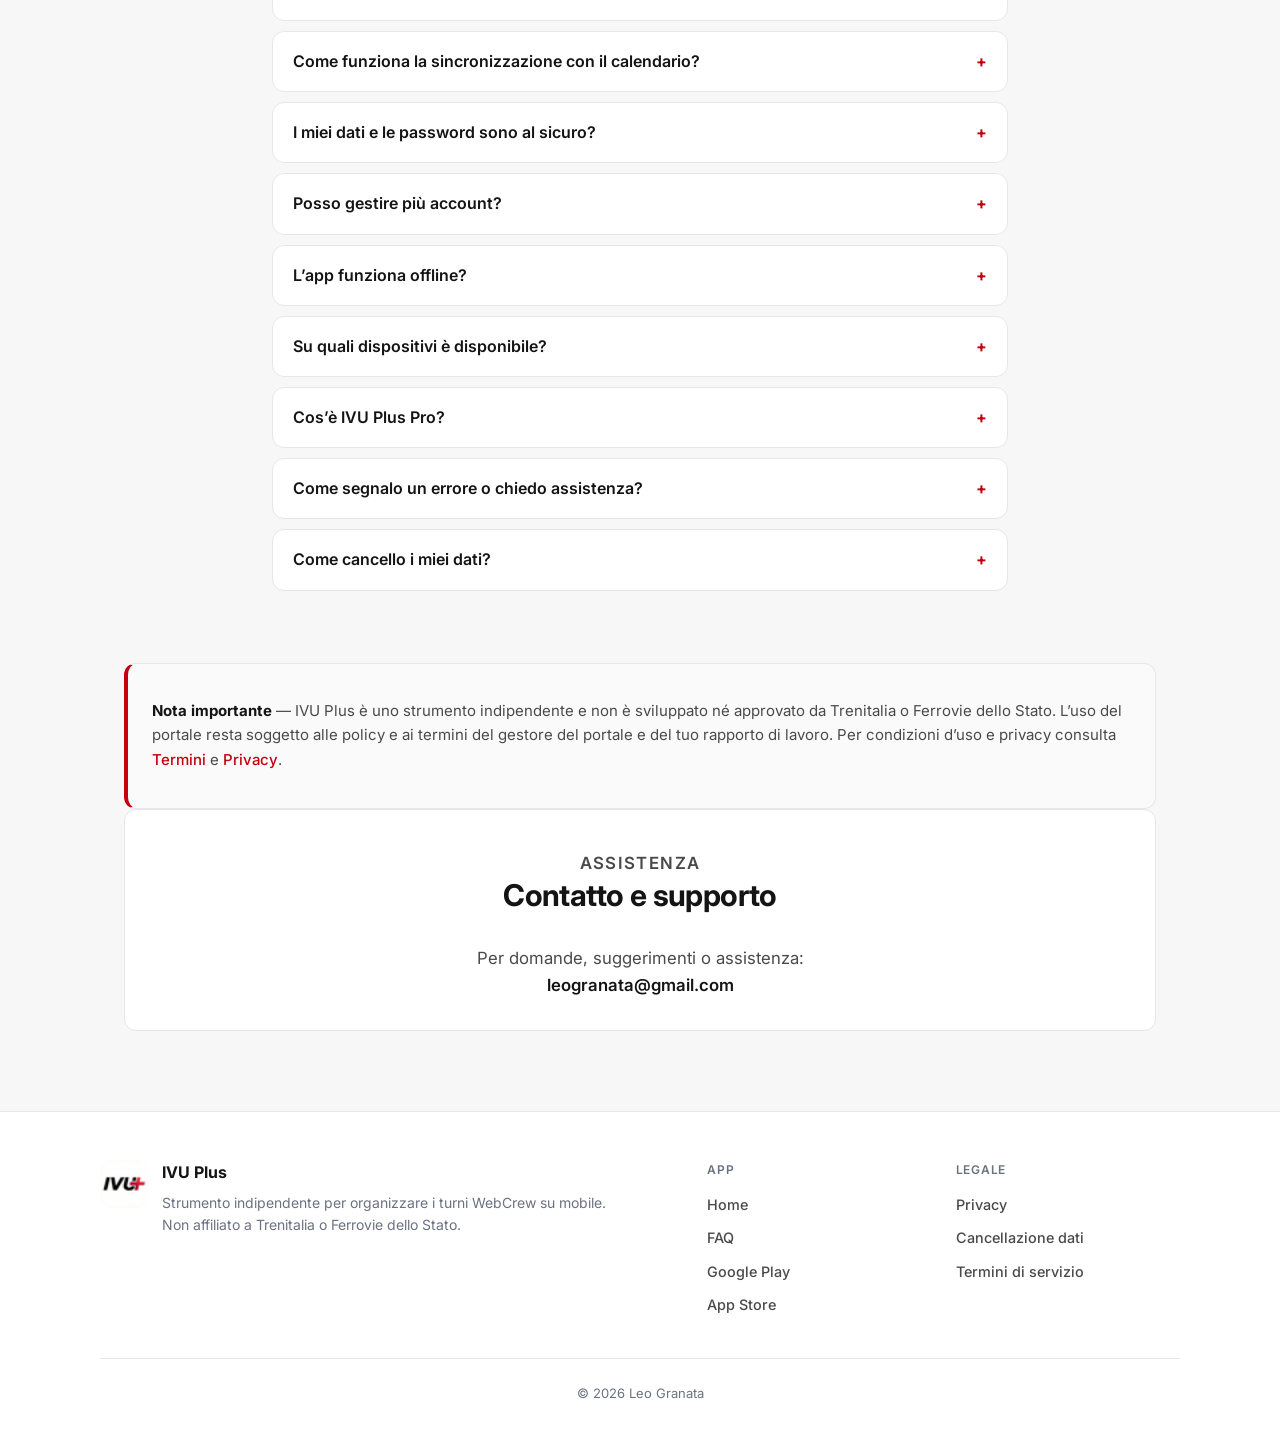
==== commit 31db42be: "feat(site): meta OG, badge store, come funziona, FAQ, EN, immagini ottimizzate" ====
--- a/index.html
+++ b/index.html
@@ -6,11 +6,31 @@
     <meta name="viewport" content="width=device-width, initial-scale=1.0">
     <meta name="description"
         content="IVU Plus — app per consultare e organizzare i turni WebCrew Trenitalia su smartphone e tablet, con sync opzionale sul calendario del dispositivo.">
+    <meta name="theme-color" content="#111111">
+    <link rel="canonical" href="https://ivuplus.leogranata.it/">
+    <link rel="alternate" hreflang="it" href="https://ivuplus.leogranata.it/">
+    <link rel="alternate" hreflang="en" href="https://ivuplus.leogranata.it/en/">
+    <link rel="icon" type="image/png" sizes="32x32" href="favicon-32.png">
+    <link rel="icon" type="image/png" sizes="96x96" href="favicon-96.png">
+    <link rel="apple-touch-icon" href="apple-touch-icon.png">
+    <meta property="og:type" content="website">
+    <meta property="og:url" content="https://ivuplus.leogranata.it/">
+    <meta property="og:title" content="IVU Plus — I tuoi turni, organizzati">
+    <meta property="og:description"
+        content="App per consultare e organizzare i turni WebCrew su mobile, con sync opzionale sul calendario del dispositivo.">
+    <meta property="og:image" content="https://ivuplus.leogranata.it/og-image.jpg">
+    <meta property="og:locale" content="it_IT">
+    <meta property="og:locale:alternate" content="en_US">
+    <meta name="twitter:card" content="summary_large_image">
+    <meta name="twitter:title" content="IVU Plus — I tuoi turni, organizzati">
+    <meta name="twitter:description"
+        content="App per consultare e organizzare i turni WebCrew su mobile, con sync opzionale sul calendario del dispositivo.">
+    <meta name="twitter:image" content="https://ivuplus.leogranata.it/og-image.jpg">
     <title>IVU Plus — I tuoi turni, organizzati</title>
     <link rel="preconnect" href="https://fonts.googleapis.com">
     <link rel="preconnect" href="https://fonts.gstatic.com" crossorigin>
     <link href="https://fonts.googleapis.com/css2?family=Inter:wght@400;500;600;700&display=swap" rel="stylesheet">
-    <link rel="stylesheet" href="style.css?v=20260831">
+    <link rel="stylesheet" href="style.css?v=20260901">
 </head>
 
 <body>
@@ -21,19 +41,23 @@
                 <img src="IVUPlus-Logo.png" alt="" class="brand-logo" width="36" height="36">
                 <span>IVU Plus</span>
             </a>
-            <button type="button" class="nav-toggle" aria-expanded="false" aria-controls="site-nav"
-                aria-label="Apri menu di navigazione">
-                <span class="nav-toggle-bar"></span>
-                <span class="nav-toggle-bar"></span>
-                <span class="nav-toggle-bar"></span>
-            </button>
             <nav id="site-nav" class="site-nav" aria-label="Navigazione principale">
                 <a href="#home" data-section="home" onclick="return showSection('home')">Home</a>
+                <a href="#home#faq" onclick="return showHomeAnchor('faq')">FAQ</a>
                 <a href="#privacy" data-section="privacy" onclick="return showSection('privacy')">Privacy</a>
                 <a href="#account-deletion" data-section="account-deletion"
                     onclick="return showSection('account-deletion')">Cancellazione dati</a>
                 <a href="#termini" data-section="termini" onclick="return showSection('termini')">Termini</a>
             </nav>
+            <div class="header-actions">
+                <a href="en/" class="lang-switch" hreflang="en" lang="en" title="English">EN</a>
+                <button type="button" class="nav-toggle" aria-expanded="false" aria-controls="site-nav"
+                    aria-label="Apri menu di navigazione">
+                    <span class="nav-toggle-bar"></span>
+                    <span class="nav-toggle-bar"></span>
+                    <span class="nav-toggle-bar"></span>
+                </button>
+            </div>
         </div>
     </header>
 
@@ -46,15 +70,21 @@
                         <h1>I tuoi turni, organizzati</h1>
                         <p class="hero-lead">Un’unica interfaccia per accedere al portale, consultare i turni sul telefono
                             e, se vuoi, allinearli con il calendario del dispositivo.</p>
-                        <div class="hero-actions">
-                            <a class="btn btn-primary" href="https://play.google.com/store/apps/details?id=com.leogranata.ivuplus"
-                                target="_blank" rel="noopener noreferrer">Google Play</a>
-                            <a class="btn btn-secondary" href="https://apps.apple.com/app/id6758614108"
-                                target="_blank" rel="noopener noreferrer">App Store</a>
+                        <div class="store-badges">
+                            <a class="store-badge" href="https://play.google.com/store/apps/details?id=com.leogranata.ivuplus"
+                                target="_blank" rel="noopener noreferrer">
+                                <img src="assets/badge-google-play-it.png" alt="Disponibile su Google Play" width="646"
+                                    height="250" loading="lazy">
+                            </a>
+                            <a class="store-badge" href="https://apps.apple.com/app/id6758614108" target="_blank"
+                                rel="noopener noreferrer">
+                                <img src="assets/badge-app-store-it.svg" alt="Scarica su App Store" width="250"
+                                    height="83" loading="lazy">
+                            </a>
                         </div>
                     </div>
                     <div class="hero-visual">
-                        <img src="IVUPlus-Banner.png" alt="Anteprima IVU Plus" class="hero-banner" width="1280"
+                        <img src="IVUPlus-Banner.jpg" alt="Anteprima IVU Plus" class="hero-banner" width="1280"
                             height="619" decoding="async">
                     </div>
                 </div>
@@ -72,6 +102,35 @@
                     <p>Per dipendenti e operatori che gestiscono i turni tramite il portale aziendale e vogliono una vista
                         comoda su mobile, promemoria e allineamento con l’agenda personale — sempre nel rispetto delle
                         regole del proprio datore di lavoro e del portale ufficiale.</p>
+                </section>
+
+                <section id="how-it-works" class="section-block">
+                    <div class="section-heading centered">
+                        <p class="section-eyebrow">Come funziona</p>
+                        <h2>Tre passi per iniziare</h2>
+                        <p class="section-lead">Dall’installazione alla consultazione dei turni: tutto resta sotto il tuo
+                            controllo.</p>
+                    </div>
+                    <ol class="steps-grid">
+                        <li class="step-item">
+                            <span class="step-number" aria-hidden="true">1</span>
+                            <h3>Scarica e accedi</h3>
+                            <p>Installa IVU Plus da Google Play o App Store, apri l’app e accedi al portale WebCrew con le
+                                tue credenziali. Puoi salvare più profili in modo sicuro sul dispositivo.</p>
+                        </li>
+                        <li class="step-item">
+                            <span class="step-number" aria-hidden="true">2</span>
+                            <h3>Consulta i turni</h3>
+                            <p>Visualizza il calendario mensile, il dettaglio di ogni giornata, riposi e variazioni. La
+                                dashboard e il widget home mostrano il turno di oggi a colpo d’occhio.</p>
+                        </li>
+                        <li class="step-item">
+                            <span class="step-number" aria-hidden="true">3</span>
+                            <h3>Sincronizza, se vuoi</h3>
+                            <p>Attiva la sync opzionale con il calendario del telefono per promemoria e allineamento con
+                                l’agenda personale. Puoi disattivarla in qualsiasi momento dalle impostazioni.</p>
+                        </li>
+                    </ol>
                 </section>
 
                 <section class="section-block features">
@@ -163,11 +222,84 @@
                         <p class="section-lead">Scarica l’app dagli store ufficiali e tienila aggiornata per le ultime
                             funzioni e correzioni.</p>
                     </div>
-                    <div class="actions-row">
-                        <a class="btn btn-primary" href="https://play.google.com/store/apps/details?id=com.leogranata.ivuplus"
-                            target="_blank" rel="noopener noreferrer">Google Play</a>
-                        <a class="btn btn-outline" href="https://apps.apple.com/app/id6758614108" target="_blank"
-                            rel="noopener noreferrer">App Store</a>
+                    <div class="store-badges centered">
+                        <a class="store-badge" href="https://play.google.com/store/apps/details?id=com.leogranata.ivuplus"
+                            target="_blank" rel="noopener noreferrer">
+                            <img src="assets/badge-google-play-it.png" alt="Disponibile su Google Play" width="646"
+                                height="250" loading="lazy">
+                        </a>
+                        <a class="store-badge" href="https://apps.apple.com/app/id6758614108" target="_blank"
+                            rel="noopener noreferrer">
+                            <img src="assets/badge-app-store-it.svg" alt="Scarica su App Store" width="250" height="83"
+                                loading="lazy">
+                        </a>
+                    </div>
+                </section>
+
+                <section id="faq" class="section-block faq-section">
+                    <div class="section-heading centered">
+                        <p class="section-eyebrow">FAQ</p>
+                        <h2>Domande frequenti</h2>
+                    </div>
+                    <div class="faq-list">
+                        <details class="faq-item">
+                            <summary>IVU Plus sostituisce il portale WebCrew?</summary>
+                            <p>No. IVU Plus affianca il portale ufficiale con un’interfaccia mobile più comoda: accedi
+                                sempre ai sistemi WebCrew, ma consulti turni e dettagli in modo più pratico sul telefono o
+                                tablet.</p>
+                        </details>
+                        <details class="faq-item">
+                            <summary>È un’app ufficiale Trenitalia o Ferrovie dello Stato?</summary>
+                            <p>No. IVU Plus è uno strumento indipendente sviluppato da Leo Granata. Non è approvato né
+                                gestito da Trenitalia o Ferrovie dello Stato. L’uso del portale resta soggetto alle policy
+                                del gestore e al tuo rapporto di lavoro.</p>
+                        </details>
+                        <details class="faq-item">
+                            <summary>Come funziona la sincronizzazione con il calendario?</summary>
+                            <p>Se lo attivi, l’app copia turni, riposi e assenze sul calendario di sistema del
+                                dispositivo. Tu scegli quali calendari usare e puoi disattivare la sync quando vuoi. Se il
+                                calendario è sincronizzato con servizi cloud (Google, iCloud), si applicano le informative
+                                di quei fornitori.</p>
+                        </details>
+                        <details class="faq-item">
+                            <summary>I miei dati e le password sono al sicuro?</summary>
+                            <p>Le credenziali sono protette sul dispositivo con archiviazione sicura e crittografia. I
+                                dati dei turni restano in larga parte locali. Per i dettagli completi consulta
+                                l’<a href="#privacy" onclick="return showSection('privacy')">informativa privacy</a>.</p>
+                        </details>
+                        <details class="faq-item">
+                            <summary>Posso gestire più account?</summary>
+                            <p>Sì. Puoi salvare più profili sullo stesso dispositivo e passare da uno all’altro quando
+                                serve, con credenziali crittografate localmente.</p>
+                        </details>
+                        <details class="faq-item">
+                            <summary>L’app funziona offline?</summary>
+                            <p>Puoi consultare i turni già scaricati anche senza connessione. Per accedere al portale,
+                                aggiornare i dati o sincronizzare serve una connessione attiva.</p>
+                        </details>
+                        <details class="faq-item">
+                            <summary>Su quali dispositivi è disponibile?</summary>
+                            <p>IVU Plus è disponibile su Android (Google Play) e iOS/iPadOS (App Store). È pensata per
+                                smartphone e tablet in orientamento portrait e landscape.</p>
+                        </details>
+                        <details class="faq-item">
+                            <summary>Cos’è IVU Plus Pro?</summary>
+                            <p>IVU Plus Pro è un abbonamento opzionale che sblocca funzioni aggiuntive. Acquisto e
+                                gestione avvengono tramite Apple App Store o Google Play; lo stato dell’abbonamento è
+                                verificato in modo sicuro senza memorizzare dati di pagamento nel portale WebCrew.</p>
+                        </details>
+                        <details class="faq-item">
+                            <summary>Come segnalo un errore o chiedo assistenza?</summary>
+                            <p>Per domande e supporto scrivi a <a href="mailto:leogranata@gmail.com">leogranata@gmail.com</a>.
+                                Se attivi «Segnalazione errori» nelle Impostazioni, l’app può inviare report tecnici
+                                (opt-in) per aiutare a migliorare stabilità e qualità.</p>
+                        </details>
+                        <details class="faq-item">
+                            <summary>Come cancello i miei dati?</summary>
+                            <p>Puoi eliminare account e dati locali dall’app o disinstallarla. Per la procedura completa e
+                                i diritti GDPR consulta la pagina <a href="#account-deletion"
+                                    onclick="return showSection('account-deletion')">Cancellazione dati</a>.</p>
+                        </details>
                     </div>
                 </section>
 
@@ -494,6 +626,7 @@
                     <h4>App</h4>
                     <ul>
                         <li><a href="#home" onclick="return showSection('home')">Home</a></li>
+                        <li><a href="#home" onclick="return showHomeAnchor('faq')">FAQ</a></li>
                         <li><a href="https://play.google.com/store/apps/details?id=com.leogranata.ivuplus"
                                 target="_blank" rel="noopener noreferrer">Google Play</a></li>
                         <li><a href="https://apps.apple.com/app/id6758614108" target="_blank"
@@ -530,6 +663,24 @@
             toggle.setAttribute('aria-expanded', open ? 'true' : 'false');
         }
 
+        function showHomeAnchor(anchorId) {
+            document.querySelectorAll('.page-section').forEach(s => s.classList.remove('active'));
+            const home = document.getElementById('home');
+            if (home) home.classList.add('active');
+            document.querySelectorAll('.site-nav a[data-section]').forEach(a => {
+                a.classList.toggle('active', a.dataset.section === 'home');
+            });
+            closeNav();
+            if (history.replaceState) {
+                history.replaceState(null, '', '#home');
+            }
+            requestAnimationFrame(() => {
+                const target = document.getElementById(anchorId);
+                if (target) target.scrollIntoView({ behavior: 'smooth', block: 'start' });
+            });
+            return false;
+        }
+
         function showSection(sectionId) {
             document.querySelectorAll('.page-section').forEach(s => s.classList.remove('active'));
             const el = document.getElementById(sectionId);
--- a/style.css
+++ b/style.css
@@ -660,6 +660,197 @@
     color: var(--ink-subtle);
 }
 
+/* --- Language switch --- */
+.header-actions {
+    display: flex;
+    align-items: center;
+    gap: 8px;
+    margin-left: auto;
+}
+
+.lang-switch {
+    display: inline-flex;
+    align-items: center;
+    justify-content: center;
+    min-width: 40px;
+    height: 36px;
+    padding: 0 10px;
+    border-radius: var(--radius-sm);
+    border: 1px solid var(--border);
+    color: var(--ink-muted);
+    font-size: 0.8125rem;
+    font-weight: 600;
+    letter-spacing: 0.04em;
+}
+
+.lang-switch:hover {
+    color: var(--ink);
+    border-color: var(--border-strong);
+    background: var(--surface-muted);
+}
+
+.site-header-inner:has(.site-nav) .header-actions {
+    margin-left: 0;
+}
+
+@media (min-width: 769px) {
+    .site-header-inner {
+        gap: 16px;
+    }
+
+    .header-actions {
+        order: 3;
+        margin-left: 0;
+    }
+
+    .site-nav {
+        order: 2;
+        margin-left: auto;
+    }
+}
+
+/* --- Store badges --- */
+.store-badges {
+    display: flex;
+    flex-wrap: wrap;
+    align-items: center;
+    gap: 12px;
+}
+
+.store-badges.centered {
+    justify-content: center;
+}
+
+.store-badge {
+    display: inline-block;
+    line-height: 0;
+    border-radius: 8px;
+    transition: opacity 0.15s, transform 0.15s;
+}
+
+.store-badge:hover {
+    opacity: 0.92;
+    transform: translateY(-1px);
+}
+
+.store-badge img,
+.store-badge svg {
+    display: block;
+    height: 48px;
+    width: auto;
+}
+
+.hero .store-badge img,
+.hero .store-badge svg {
+    height: 44px;
+}
+
+/* --- How it works --- */
+.steps-grid {
+    display: grid;
+    grid-template-columns: repeat(3, 1fr);
+    gap: 20px;
+}
+
+.step-card {
+    background: var(--surface);
+    border: 1px solid var(--border);
+    border-radius: var(--radius-md);
+    padding: 28px 24px 24px;
+    box-shadow: var(--shadow-sm);
+}
+
+.step-number {
+    display: inline-flex;
+    align-items: center;
+    justify-content: center;
+    width: 32px;
+    height: 32px;
+    margin-bottom: 14px;
+    border-radius: 999px;
+    background: var(--brand-soft);
+    color: var(--brand);
+    font-size: 0.875rem;
+    font-weight: 700;
+}
+
+.step-card h3 {
+    margin: 0 0 10px;
+    font-size: 1.05rem;
+    font-weight: 600;
+    color: var(--ink);
+}
+
+.step-card p {
+    margin: 0;
+    font-size: 0.9375rem;
+    line-height: 1.65;
+    color: var(--ink-subtle);
+}
+
+/* --- FAQ --- */
+.faq-list {
+    max-width: 46rem;
+    margin: 0 auto;
+    display: flex;
+    flex-direction: column;
+    gap: 10px;
+}
+
+.faq-item {
+    background: var(--surface);
+    border: 1px solid var(--border);
+    border-radius: var(--radius-md);
+    overflow: hidden;
+}
+
+.faq-item summary {
+    cursor: pointer;
+    list-style: none;
+    padding: 18px 20px;
+    font-weight: 600;
+    color: var(--ink);
+    line-height: 1.45;
+}
+
+.faq-item summary::-webkit-details-marker {
+    display: none;
+}
+
+.faq-item summary::after {
+    content: "+";
+    float: right;
+    color: var(--brand);
+    font-weight: 700;
+}
+
+.faq-item[open] summary::after {
+    content: "−";
+}
+
+.faq-item[open] summary {
+    border-bottom: 1px solid var(--border);
+}
+
+.faq-item p {
+    margin: 0;
+    padding: 16px 20px 18px;
+    font-size: 0.9375rem;
+    line-height: 1.65;
+    color: var(--ink-muted);
+}
+
+.faq-item a {
+    font-weight: 500;
+}
+
+.legal-note {
+    margin-top: 20px;
+    font-size: 0.875rem;
+    color: var(--ink-subtle);
+    text-align: center;
+}
+
 /* --- Responsive --- */
 @media (max-width: 768px) {
     .nav-toggle {
@@ -703,8 +894,13 @@
         margin: 0 auto;
     }
 
-    .hero-actions {
+    .hero-actions,
+    .store-badges {
         justify-content: center;
+    }
+
+    .steps-grid {
+        grid-template-columns: 1fr;
     }
 
     .feature-grid {
@@ -736,6 +932,10 @@
         grid-template-columns: repeat(2, 1fr);
     }
 
+    .steps-grid {
+        grid-template-columns: 1fr;
+    }
+
     .site-footer-inner {
         grid-template-columns: 1fr;
     }
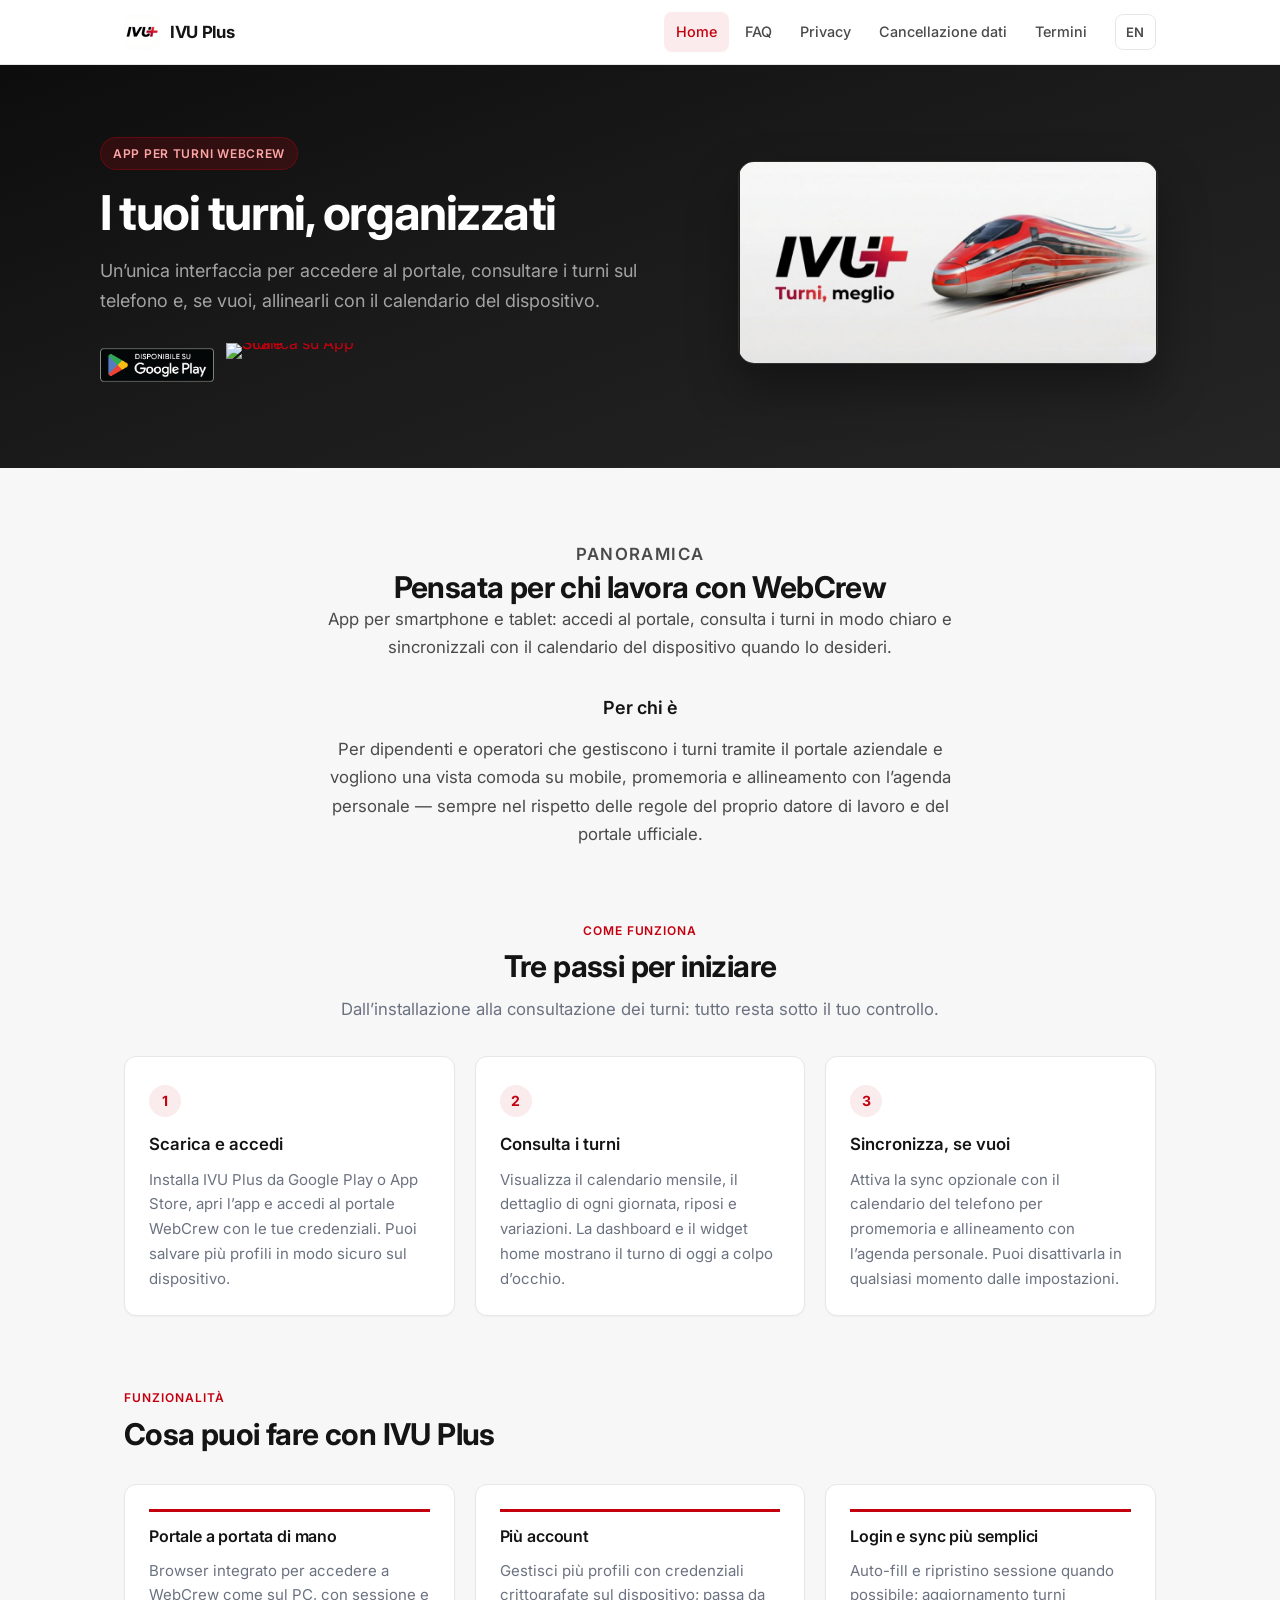
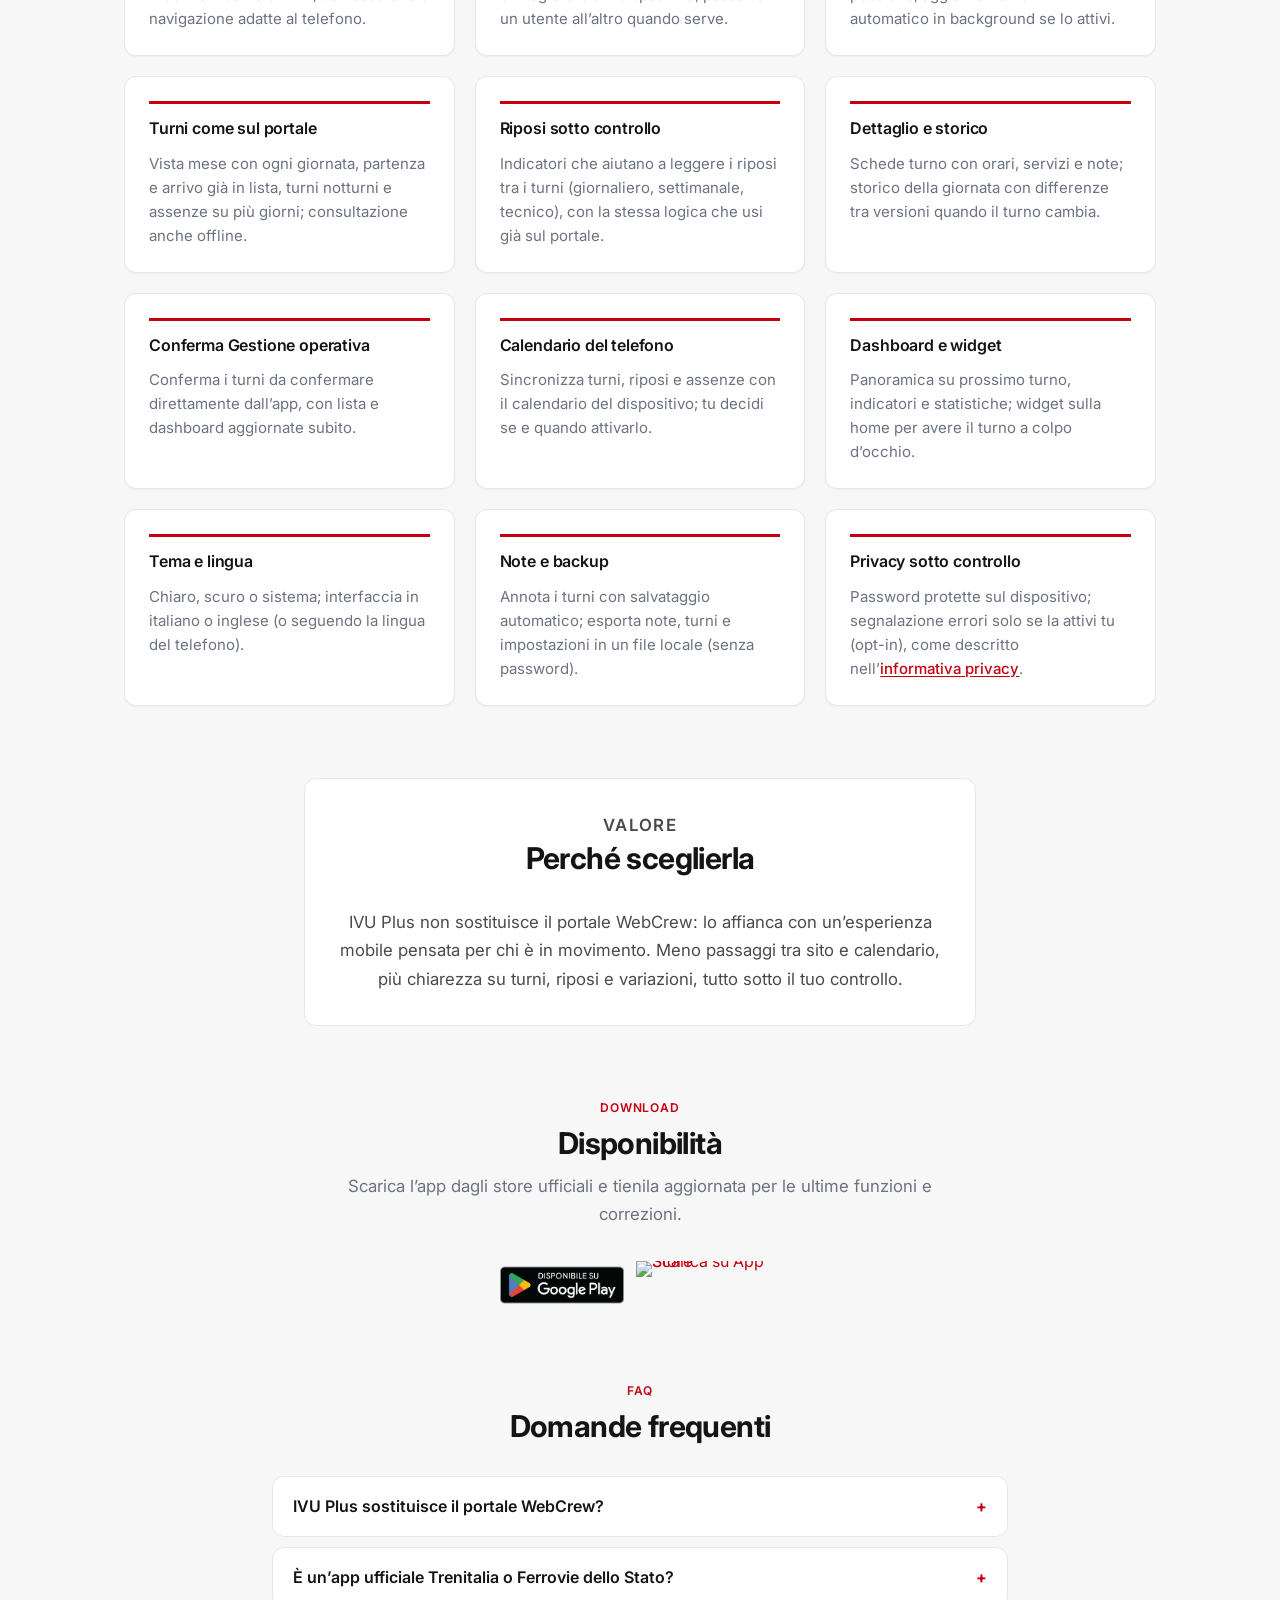
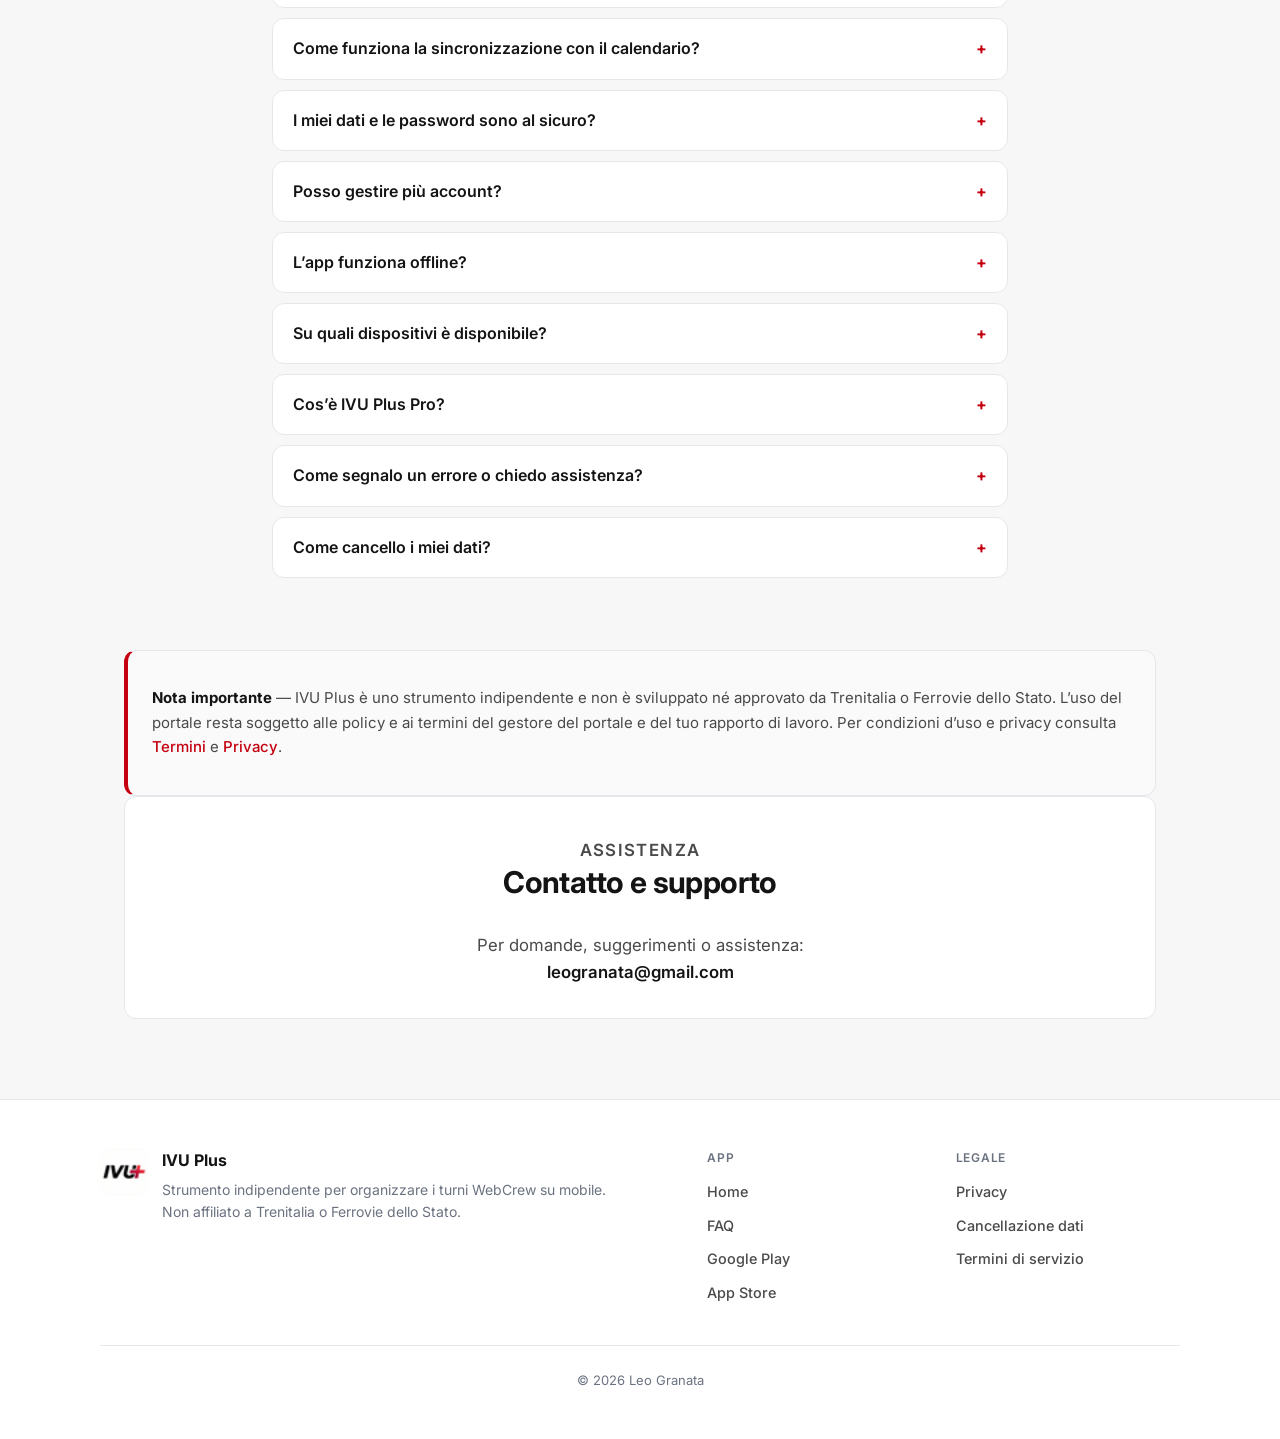
==== commit 964a0229: "fix(site): numeri step duplicati in come funziona" ====
--- a/index.html
+++ b/index.html
@@ -30,7 +30,7 @@
     <link rel="preconnect" href="https://fonts.googleapis.com">
     <link rel="preconnect" href="https://fonts.gstatic.com" crossorigin>
     <link href="https://fonts.googleapis.com/css2?family=Inter:wght@400;500;600;700&display=swap" rel="stylesheet">
-    <link rel="stylesheet" href="style.css?v=20260901">
+    <link rel="stylesheet" href="style.css?v=20260903">
 </head>
 
 <body>
@@ -647,6 +647,7 @@
         <p class="footer-bottom">&copy; 2026 Leo Granata</p>
     </footer>
 
+    <script src="reveal.js?v=20260902" defer></script>
     <script>
         function closeNav() {
             const nav = document.getElementById('site-nav');
--- a/style.css
+++ b/style.css
@@ -750,14 +750,31 @@
     display: grid;
     grid-template-columns: repeat(3, 1fr);
     gap: 20px;
-}
-
-.step-card {
+    list-style: none;
+    padding: 0;
+    margin: 0;
+}
+
+.step-item {
     background: var(--surface);
     border: 1px solid var(--border);
     border-radius: var(--radius-md);
     padding: 28px 24px 24px;
     box-shadow: var(--shadow-sm);
+}
+
+.step-item h3 {
+    margin: 0 0 10px;
+    font-size: 1.05rem;
+    font-weight: 600;
+    color: var(--ink);
+}
+
+.step-item p {
+    margin: 0;
+    font-size: 0.9375rem;
+    line-height: 1.65;
+    color: var(--ink-subtle);
 }
 
 .step-number {
@@ -849,6 +866,74 @@
     font-size: 0.875rem;
     color: var(--ink-subtle);
     text-align: center;
+}
+
+/* --- Animazioni sobrie (reveal.js) --- */
+.hero-copy,
+.hero-visual {
+    opacity: 0;
+    transform: translateY(14px);
+    transition: opacity 0.55s ease, transform 0.55s ease;
+}
+
+.hero-loaded .hero-copy {
+    opacity: 1;
+    transform: none;
+    transition-delay: 0.05s;
+}
+
+.hero-loaded .hero-visual {
+    opacity: 1;
+    transform: none;
+    transition-delay: 0.14s;
+}
+
+.reveal-on-scroll {
+    opacity: 0;
+    transform: translateY(18px);
+    transition:
+        opacity 0.5s ease var(--reveal-delay, 0ms),
+        transform 0.5s ease var(--reveal-delay, 0ms);
+}
+
+.reveal-on-scroll.is-visible {
+    opacity: 1;
+    transform: none;
+}
+
+.site-header {
+    transition: box-shadow 0.25s ease;
+}
+
+.site-header.is-scrolled {
+    box-shadow: var(--shadow-sm);
+}
+
+@media (prefers-reduced-motion: reduce) {
+    html {
+        scroll-behavior: auto;
+    }
+
+    .hero-copy,
+    .hero-visual,
+    .reveal-on-scroll {
+        opacity: 1;
+        transform: none;
+        transition: none;
+    }
+
+    .site-header {
+        transition: none;
+    }
+}
+
+@media (scripting: none) {
+    .hero-copy,
+    .hero-visual,
+    .reveal-on-scroll {
+        opacity: 1;
+        transform: none;
+    }
 }
 
 /* --- Responsive --- */
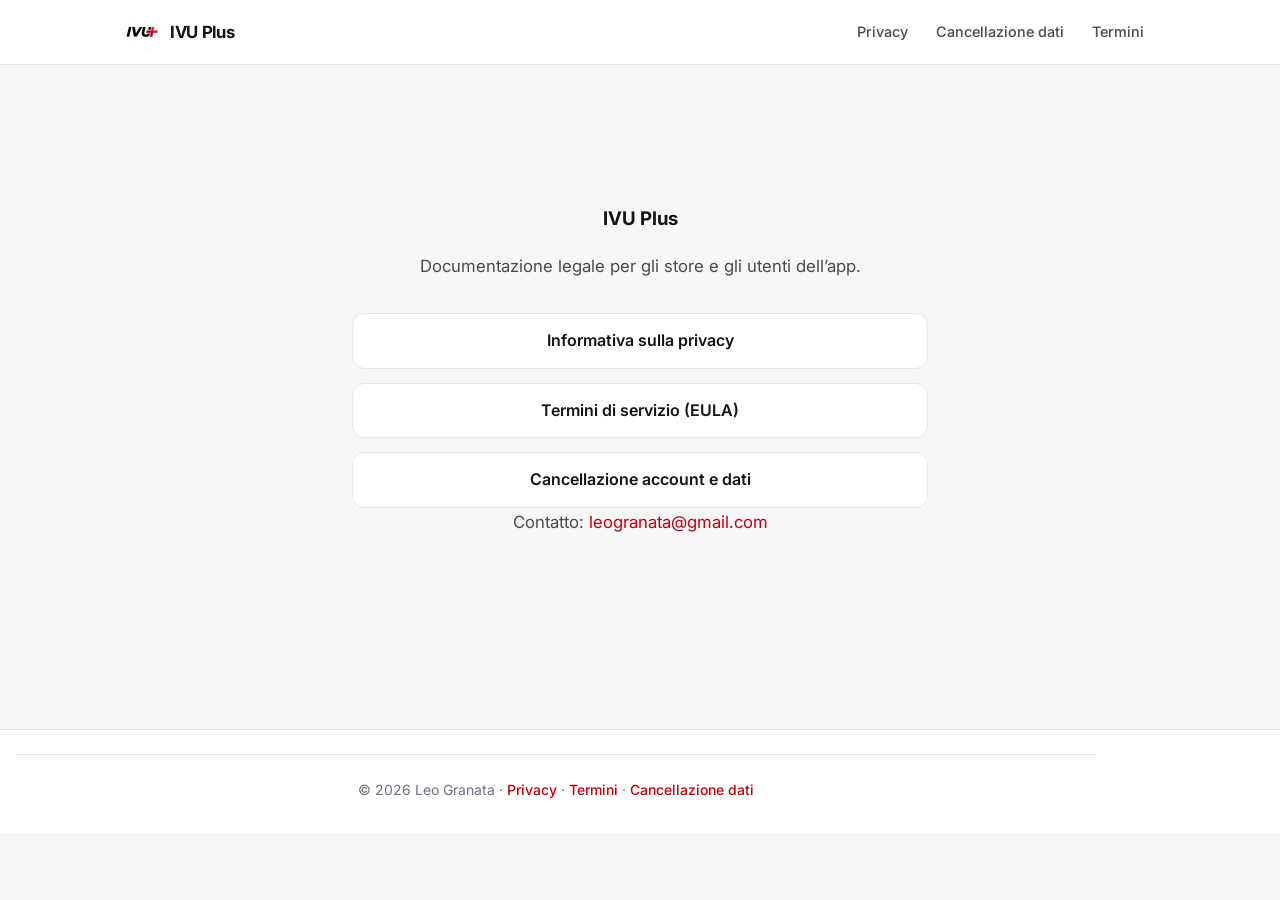
==== commit 9ad91a20: "chore(site): endpoint legali store" ====
--- a/index.html
+++ b/index.html
@@ -4,33 +4,18 @@
 <head>
     <meta charset="UTF-8">
     <meta name="viewport" content="width=device-width, initial-scale=1.0">
-    <meta name="description"
-        content="IVU Plus — app per consultare e organizzare i turni WebCrew Trenitalia su smartphone e tablet, con sync opzionale sul calendario del dispositivo.">
+    <meta name="description" content="IVU Plus — documentazione legale: privacy, termini di servizio e cancellazione dati.">
+    <meta name="robots" content="noindex, follow">
     <meta name="theme-color" content="#111111">
     <link rel="canonical" href="https://ivuplus.leogranata.it/">
-    <link rel="alternate" hreflang="it" href="https://ivuplus.leogranata.it/">
-    <link rel="alternate" hreflang="en" href="https://ivuplus.leogranata.it/en/">
     <link rel="icon" type="image/png" sizes="32x32" href="favicon-32.png">
     <link rel="icon" type="image/png" sizes="96x96" href="favicon-96.png">
     <link rel="apple-touch-icon" href="apple-touch-icon.png">
-    <meta property="og:type" content="website">
-    <meta property="og:url" content="https://ivuplus.leogranata.it/">
-    <meta property="og:title" content="IVU Plus — I tuoi turni, organizzati">
-    <meta property="og:description"
-        content="App per consultare e organizzare i turni WebCrew su mobile, con sync opzionale sul calendario del dispositivo.">
-    <meta property="og:image" content="https://ivuplus.leogranata.it/og-image.jpg">
-    <meta property="og:locale" content="it_IT">
-    <meta property="og:locale:alternate" content="en_US">
-    <meta name="twitter:card" content="summary_large_image">
-    <meta name="twitter:title" content="IVU Plus — I tuoi turni, organizzati">
-    <meta name="twitter:description"
-        content="App per consultare e organizzare i turni WebCrew su mobile, con sync opzionale sul calendario del dispositivo.">
-    <meta name="twitter:image" content="https://ivuplus.leogranata.it/og-image.jpg">
-    <title>IVU Plus — I tuoi turni, organizzati</title>
+    <title>IVU Plus — Documentazione legale</title>
     <link rel="preconnect" href="https://fonts.googleapis.com">
     <link rel="preconnect" href="https://fonts.gstatic.com" crossorigin>
     <link href="https://fonts.googleapis.com/css2?family=Inter:wght@400;500;600;700&display=swap" rel="stylesheet">
-    <link rel="stylesheet" href="style.css?v=20260903">
+    <link rel="stylesheet" href="style.css?v=20260901-legal">
 </head>
 
 <body>
@@ -41,285 +26,36 @@
                 <img src="IVUPlus-Logo.png" alt="" class="brand-logo" width="36" height="36">
                 <span>IVU Plus</span>
             </a>
-            <nav id="site-nav" class="site-nav" aria-label="Navigazione principale">
-                <a href="#home" data-section="home" onclick="return showSection('home')">Home</a>
-                <a href="#home#faq" onclick="return showHomeAnchor('faq')">FAQ</a>
+            <nav id="site-nav" class="site-nav" aria-label="Documentazione legale">
                 <a href="#privacy" data-section="privacy" onclick="return showSection('privacy')">Privacy</a>
                 <a href="#account-deletion" data-section="account-deletion"
                     onclick="return showSection('account-deletion')">Cancellazione dati</a>
                 <a href="#termini" data-section="termini" onclick="return showSection('termini')">Termini</a>
             </nav>
-            <div class="header-actions">
-                <a href="en/" class="lang-switch" hreflang="en" lang="en" title="English">EN</a>
-                <button type="button" class="nav-toggle" aria-expanded="false" aria-controls="site-nav"
-                    aria-label="Apri menu di navigazione">
-                    <span class="nav-toggle-bar"></span>
-                    <span class="nav-toggle-bar"></span>
-                    <span class="nav-toggle-bar"></span>
-                </button>
-            </div>
+            <button type="button" class="nav-toggle" aria-expanded="false" aria-controls="site-nav"
+                aria-label="Apri menu di navigazione">
+                <span class="nav-toggle-bar"></span>
+                <span class="nav-toggle-bar"></span>
+                <span class="nav-toggle-bar"></span>
+            </button>
         </div>
     </header>
 
     <main class="site-main">
         <section id="home" class="page-section active">
-            <div class="hero">
-                <div class="hero-inner">
-                    <div class="hero-copy">
-                        <p class="hero-eyebrow">App per turni WebCrew</p>
-                        <h1>I tuoi turni, organizzati</h1>
-                        <p class="hero-lead">Un’unica interfaccia per accedere al portale, consultare i turni sul telefono
-                            e, se vuoi, allinearli con il calendario del dispositivo.</p>
-                        <div class="store-badges">
-                            <a class="store-badge" href="https://play.google.com/store/apps/details?id=com.leogranata.ivuplus"
-                                target="_blank" rel="noopener noreferrer">
-                                <img src="assets/badge-google-play-it.png" alt="Disponibile su Google Play" width="646"
-                                    height="250" loading="lazy">
-                            </a>
-                            <a class="store-badge" href="https://apps.apple.com/app/id6758614108" target="_blank"
-                                rel="noopener noreferrer">
-                                <img src="assets/badge-app-store-it.svg" alt="Scarica su App Store" width="250"
-                                    height="83" loading="lazy">
-                            </a>
-                        </div>
+            <div class="content-wrap">
+                <section class="section-block intro-block legal-hub">
+                    <div class="section-heading centered">
+                        <h1>IVU Plus</h1>
+                        <p class="section-lead">Documentazione legale per gli store e gli utenti dell’app.</p>
                     </div>
-                    <div class="hero-visual">
-                        <img src="IVUPlus-Banner.jpg" alt="Anteprima IVU Plus" class="hero-banner" width="1280"
-                            height="619" decoding="async">
-                    </div>
-                </div>
-            </div>
-
-            <div class="content-wrap">
-                <section class="section-block intro-block">
-                    <div class="section-heading centered">
-                        <p class="section-eyebrow">Panoramica</p>
-                        <h2>Pensata per chi lavora con WebCrew</h2>
-                        <p class="section-lead">App per smartphone e tablet: accedi al portale, consulta i turni in modo
-                            chiaro e sincronizzali con il calendario del dispositivo quando lo desideri.</p>
-                    </div>
-                    <h3>Per chi è</h3>
-                    <p>Per dipendenti e operatori che gestiscono i turni tramite il portale aziendale e vogliono una vista
-                        comoda su mobile, promemoria e allineamento con l’agenda personale — sempre nel rispetto delle
-                        regole del proprio datore di lavoro e del portale ufficiale.</p>
-                </section>
-
-                <section id="how-it-works" class="section-block">
-                    <div class="section-heading centered">
-                        <p class="section-eyebrow">Come funziona</p>
-                        <h2>Tre passi per iniziare</h2>
-                        <p class="section-lead">Dall’installazione alla consultazione dei turni: tutto resta sotto il tuo
-                            controllo.</p>
-                    </div>
-                    <ol class="steps-grid">
-                        <li class="step-item">
-                            <span class="step-number" aria-hidden="true">1</span>
-                            <h3>Scarica e accedi</h3>
-                            <p>Installa IVU Plus da Google Play o App Store, apri l’app e accedi al portale WebCrew con le
-                                tue credenziali. Puoi salvare più profili in modo sicuro sul dispositivo.</p>
-                        </li>
-                        <li class="step-item">
-                            <span class="step-number" aria-hidden="true">2</span>
-                            <h3>Consulta i turni</h3>
-                            <p>Visualizza il calendario mensile, il dettaglio di ogni giornata, riposi e variazioni. La
-                                dashboard e il widget home mostrano il turno di oggi a colpo d’occhio.</p>
-                        </li>
-                        <li class="step-item">
-                            <span class="step-number" aria-hidden="true">3</span>
-                            <h3>Sincronizza, se vuoi</h3>
-                            <p>Attiva la sync opzionale con il calendario del telefono per promemoria e allineamento con
-                                l’agenda personale. Puoi disattivarla in qualsiasi momento dalle impostazioni.</p>
-                        </li>
-                    </ol>
-                </section>
-
-                <section class="section-block features">
-                    <div class="section-heading">
-                        <p class="section-eyebrow">Funzionalità</p>
-                        <h2>Cosa puoi fare con IVU Plus</h2>
-                    </div>
-                    <div class="feature-grid">
-                        <article class="feature-item">
-                            <h3 class="feature-title">Portale a portata di mano</h3>
-                            <p>Browser integrato per accedere a WebCrew come sul PC, con sessione e navigazione adatte al
-                                telefono.</p>
-                        </article>
-                        <article class="feature-item">
-                            <h3 class="feature-title">Più account</h3>
-                            <p>Gestisci più profili con credenziali crittografate sul dispositivo; passa da un utente
-                                all’altro quando serve.</p>
-                        </article>
-                        <article class="feature-item">
-                            <h3 class="feature-title">Login e sync più semplici</h3>
-                            <p>Auto-fill e ripristino sessione quando possibile; aggiornamento turni automatico in
-                                background se lo attivi.</p>
-                        </article>
-                        <article class="feature-item">
-                            <h3 class="feature-title">Turni come sul portale</h3>
-                            <p>Vista mese con ogni giornata, partenza e arrivo già in lista, turni notturni e assenze su
-                                più giorni; consultazione anche offline.</p>
-                        </article>
-                        <article class="feature-item">
-                            <h3 class="feature-title">Riposi sotto controllo</h3>
-                            <p>Indicatori che aiutano a leggere i riposi tra i turni (giornaliero, settimanale, tecnico),
-                                con la stessa logica che usi già sul portale.</p>
-                        </article>
-                        <article class="feature-item">
-                            <h3 class="feature-title">Dettaglio e storico</h3>
-                            <p>Schede turno con orari, servizi e note; storico della giornata con differenze tra versioni
-                                quando il turno cambia.</p>
-                        </article>
-                        <article class="feature-item">
-                            <h3 class="feature-title">Conferma Gestione operativa</h3>
-                            <p>Conferma i turni da confermare direttamente dall’app, con lista e dashboard aggiornate
-                                subito.</p>
-                        </article>
-                        <article class="feature-item">
-                            <h3 class="feature-title">Calendario del telefono</h3>
-                            <p>Sincronizza turni, riposi e assenze con il calendario del dispositivo; tu decidi se e
-                                quando attivarlo.</p>
-                        </article>
-                        <article class="feature-item">
-                            <h3 class="feature-title">Dashboard e widget</h3>
-                            <p>Panoramica su prossimo turno, indicatori e statistiche; widget sulla home per avere il
-                                turno a colpo d’occhio.</p>
-                        </article>
-                        <article class="feature-item">
-                            <h3 class="feature-title">Tema e lingua</h3>
-                            <p>Chiaro, scuro o sistema; interfaccia in italiano o inglese (o seguendo la lingua del
-                                telefono).</p>
-                        </article>
-                        <article class="feature-item">
-                            <h3 class="feature-title">Note e backup</h3>
-                            <p>Annota i turni con salvataggio automatico; esporta note, turni e impostazioni in un file
-                                locale (senza password).</p>
-                        </article>
-                        <article class="feature-item">
-                            <h3 class="feature-title">Privacy sotto controllo</h3>
-                            <p>Password protette sul dispositivo; segnalazione errori solo se la attivi tu (opt-in), come
-                                descritto nell’<a href="#privacy"
-                                    onclick="return showSection('privacy')">informativa privacy</a>.</p>
-                        </article>
-                    </div>
-                </section>
-
-                <section class="section-block">
-                    <div class="highlight-panel">
-                        <div class="section-heading centered">
-                            <p class="section-eyebrow">Valore</p>
-                            <h2>Perché sceglierla</h2>
-                        </div>
-                        <p>IVU Plus non sostituisce il portale WebCrew: lo affianca con un’esperienza mobile pensata per
-                            chi è in movimento. Meno passaggi tra sito e calendario, più chiarezza su turni, riposi e
-                            variazioni, tutto sotto il tuo controllo.</p>
-                    </div>
-                </section>
-
-                <section class="section-block">
-                    <div class="section-heading centered">
-                        <p class="section-eyebrow">Download</p>
-                        <h2>Disponibilità</h2>
-                        <p class="section-lead">Scarica l’app dagli store ufficiali e tienila aggiornata per le ultime
-                            funzioni e correzioni.</p>
-                    </div>
-                    <div class="store-badges centered">
-                        <a class="store-badge" href="https://play.google.com/store/apps/details?id=com.leogranata.ivuplus"
-                            target="_blank" rel="noopener noreferrer">
-                            <img src="assets/badge-google-play-it.png" alt="Disponibile su Google Play" width="646"
-                                height="250" loading="lazy">
-                        </a>
-                        <a class="store-badge" href="https://apps.apple.com/app/id6758614108" target="_blank"
-                            rel="noopener noreferrer">
-                            <img src="assets/badge-app-store-it.svg" alt="Scarica su App Store" width="250" height="83"
-                                loading="lazy">
-                        </a>
-                    </div>
-                </section>
-
-                <section id="faq" class="section-block faq-section">
-                    <div class="section-heading centered">
-                        <p class="section-eyebrow">FAQ</p>
-                        <h2>Domande frequenti</h2>
-                    </div>
-                    <div class="faq-list">
-                        <details class="faq-item">
-                            <summary>IVU Plus sostituisce il portale WebCrew?</summary>
-                            <p>No. IVU Plus affianca il portale ufficiale con un’interfaccia mobile più comoda: accedi
-                                sempre ai sistemi WebCrew, ma consulti turni e dettagli in modo più pratico sul telefono o
-                                tablet.</p>
-                        </details>
-                        <details class="faq-item">
-                            <summary>È un’app ufficiale Trenitalia o Ferrovie dello Stato?</summary>
-                            <p>No. IVU Plus è uno strumento indipendente sviluppato da Leo Granata. Non è approvato né
-                                gestito da Trenitalia o Ferrovie dello Stato. L’uso del portale resta soggetto alle policy
-                                del gestore e al tuo rapporto di lavoro.</p>
-                        </details>
-                        <details class="faq-item">
-                            <summary>Come funziona la sincronizzazione con il calendario?</summary>
-                            <p>Se lo attivi, l’app copia turni, riposi e assenze sul calendario di sistema del
-                                dispositivo. Tu scegli quali calendari usare e puoi disattivare la sync quando vuoi. Se il
-                                calendario è sincronizzato con servizi cloud (Google, iCloud), si applicano le informative
-                                di quei fornitori.</p>
-                        </details>
-                        <details class="faq-item">
-                            <summary>I miei dati e le password sono al sicuro?</summary>
-                            <p>Le credenziali sono protette sul dispositivo con archiviazione sicura e crittografia. I
-                                dati dei turni restano in larga parte locali. Per i dettagli completi consulta
-                                l’<a href="#privacy" onclick="return showSection('privacy')">informativa privacy</a>.</p>
-                        </details>
-                        <details class="faq-item">
-                            <summary>Posso gestire più account?</summary>
-                            <p>Sì. Puoi salvare più profili sullo stesso dispositivo e passare da uno all’altro quando
-                                serve, con credenziali crittografate localmente.</p>
-                        </details>
-                        <details class="faq-item">
-                            <summary>L’app funziona offline?</summary>
-                            <p>Puoi consultare i turni già scaricati anche senza connessione. Per accedere al portale,
-                                aggiornare i dati o sincronizzare serve una connessione attiva.</p>
-                        </details>
-                        <details class="faq-item">
-                            <summary>Su quali dispositivi è disponibile?</summary>
-                            <p>IVU Plus è disponibile su Android (Google Play) e iOS/iPadOS (App Store). È pensata per
-                                smartphone e tablet in orientamento portrait e landscape.</p>
-                        </details>
-                        <details class="faq-item">
-                            <summary>Cos’è IVU Plus Pro?</summary>
-                            <p>IVU Plus Pro è un abbonamento opzionale che sblocca funzioni aggiuntive. Acquisto e
-                                gestione avvengono tramite Apple App Store o Google Play; lo stato dell’abbonamento è
-                                verificato in modo sicuro senza memorizzare dati di pagamento nel portale WebCrew.</p>
-                        </details>
-                        <details class="faq-item">
-                            <summary>Come segnalo un errore o chiedo assistenza?</summary>
-                            <p>Per domande e supporto scrivi a <a href="mailto:leogranata@gmail.com">leogranata@gmail.com</a>.
-                                Se attivi «Segnalazione errori» nelle Impostazioni, l’app può inviare report tecnici
-                                (opt-in) per aiutare a migliorare stabilità e qualità.</p>
-                        </details>
-                        <details class="faq-item">
-                            <summary>Come cancello i miei dati?</summary>
-                            <p>Puoi eliminare account e dati locali dall’app o disinstallarla. Per la procedura completa e
-                                i diritti GDPR consulta la pagina <a href="#account-deletion"
-                                    onclick="return showSection('account-deletion')">Cancellazione dati</a>.</p>
-                        </details>
-                    </div>
-                </section>
-
-                <section class="section-block">
-                    <div class="notice-box">
-                        <p><strong>Nota importante</strong> — IVU Plus è uno strumento indipendente e non è sviluppato né
-                            approvato da Trenitalia o Ferrovie dello Stato. L’uso del portale resta soggetto alle policy e
-                            ai termini del gestore del portale e del tuo rapporto di lavoro. Per condizioni d’uso e
-                            privacy consulta <a href="#termini" onclick="return showSection('termini')">Termini</a> e <a
-                                href="#privacy" onclick="return showSection('privacy')">Privacy</a>.</p>
-                    </div>
-                </section>
-
-                <section class="section-block contact-section">
-                    <div class="section-heading centered">
-                        <p class="section-eyebrow">Assistenza</p>
-                        <h2>Contatto e supporto</h2>
-                    </div>
-                    <p>Per domande, suggerimenti o assistenza:<br>
-                        <a href="mailto:leogranata@gmail.com" class="contact-email">leogranata@gmail.com</a></p>
+                    <ul class="legal-index">
+                        <li><a href="#privacy" onclick="return showSection('privacy')">Informativa sulla privacy</a></li>
+                        <li><a href="#termini" onclick="return showSection('termini')">Termini di servizio (EULA)</a></li>
+                        <li><a href="#account-deletion" onclick="return showSection('account-deletion')">Cancellazione
+                                account e dati</a></li>
+                    </ul>
+                    <p class="legal-note">Contatto: <a href="mailto:leogranata@gmail.com">leogranata@gmail.com</a></p>
                 </section>
             </div>
         </section>
@@ -327,7 +63,7 @@
         <section id="privacy" class="page-section legal-doc">
             <div class="legal-page">
                 <div class="legal-page-inner">
-                <a href="#home" class="back-link" onclick="return showSection('home')">← Torna alla home</a>
+                <a href="#home" class="back-link" onclick="return showSection('home')">← Indice legale</a>
                 <h2>Informativa sulla privacy – IVU Plus</h2>
                 <p class="update-date">Ultimo aggiornamento: 7 agosto 2026</p>
 
@@ -441,12 +177,12 @@
                         href="mailto:leogranata@gmail.com">leogranata@gmail.com</a></p>
                 </div>
             </div>
-            </section>
-
-            <section id="account-deletion" class="page-section legal-doc">
-                <div class="legal-page">
-                    <div class="legal-page-inner">
-                <a href="#home" class="back-link" onclick="return showSection('home')">← Torna alla home</a>
+        </section>
+
+        <section id="account-deletion" class="page-section legal-doc">
+            <div class="legal-page">
+                <div class="legal-page-inner">
+                <a href="#home" class="back-link" onclick="return showSection('home')">← Indice legale</a>
                 <h2>Cancellazione account e dati – IVU Plus</h2>
                 <p class="update-date">Ultimo aggiornamento: 25 luglio 2026</p>
 
@@ -490,12 +226,12 @@
                 <p>Informativa completa: <a href="#privacy" onclick="return showSection('privacy')">Privacy</a>.</p>
                 </div>
             </div>
-            </section>
-
-            <section id="termini" class="page-section legal-doc">
-                <div class="legal-page">
-                    <div class="legal-page-inner">
-                <a href="#home" class="back-link" onclick="return showSection('home')">← Torna alla home</a>
+        </section>
+
+        <section id="termini" class="page-section legal-doc">
+            <div class="legal-page">
+                <div class="legal-page-inner">
+                <a href="#home" class="back-link" onclick="return showSection('home')">← Indice legale</a>
                 <h2>Termini di servizio – IVU Plus</h2>
                 <p class="update-date">Ultimo aggiornamento: 7 agosto 2026</p>
 
@@ -608,46 +344,16 @@
                         href="mailto:leogranata@gmail.com">leogranata@gmail.com</a></p>
                 </div>
             </div>
-            </section>
+        </section>
     </main>
 
-    <footer class="site-footer">
-        <div class="site-footer-inner">
-            <div class="footer-brand">
-                <img src="IVUPlus-Logo.png" alt="IVU Plus" class="footer-logo" width="48" height="48">
-                <div class="footer-brand-text">
-                    <strong>IVU Plus</strong>
-                    <p>Strumento indipendente per organizzare i turni WebCrew su mobile. Non affiliato a Trenitalia o
-                        Ferrovie dello Stato.</p>
-                </div>
-            </div>
-            <div class="footer-links">
-                <div>
-                    <h4>App</h4>
-                    <ul>
-                        <li><a href="#home" onclick="return showSection('home')">Home</a></li>
-                        <li><a href="#home" onclick="return showHomeAnchor('faq')">FAQ</a></li>
-                        <li><a href="https://play.google.com/store/apps/details?id=com.leogranata.ivuplus"
-                                target="_blank" rel="noopener noreferrer">Google Play</a></li>
-                        <li><a href="https://apps.apple.com/app/id6758614108" target="_blank"
-                                rel="noopener noreferrer">App Store</a></li>
-                    </ul>
-                </div>
-                <div>
-                    <h4>Legale</h4>
-                    <ul>
-                        <li><a href="#privacy" onclick="return showSection('privacy')">Privacy</a></li>
-                        <li><a href="#account-deletion" onclick="return showSection('account-deletion')">Cancellazione
-                                dati</a></li>
-                        <li><a href="#termini" onclick="return showSection('termini')">Termini di servizio</a></li>
-                    </ul>
-                </div>
-            </div>
-        </div>
-        <p class="footer-bottom">&copy; 2026 Leo Granata</p>
+    <footer class="site-footer site-footer-legal">
+        <p class="footer-bottom">&copy; 2026 Leo Granata · <a href="#privacy"
+                onclick="return showSection('privacy')">Privacy</a> · <a href="#termini"
+                onclick="return showSection('termini')">Termini</a> · <a href="#account-deletion"
+                onclick="return showSection('account-deletion')">Cancellazione dati</a></p>
     </footer>
 
-    <script src="reveal.js?v=20260902" defer></script>
     <script>
         function closeNav() {
             const nav = document.getElementById('site-nav');
@@ -662,24 +368,6 @@
             if (!nav || !toggle) return;
             const open = nav.classList.toggle('open');
             toggle.setAttribute('aria-expanded', open ? 'true' : 'false');
-        }
-
-        function showHomeAnchor(anchorId) {
-            document.querySelectorAll('.page-section').forEach(s => s.classList.remove('active'));
-            const home = document.getElementById('home');
-            if (home) home.classList.add('active');
-            document.querySelectorAll('.site-nav a[data-section]').forEach(a => {
-                a.classList.toggle('active', a.dataset.section === 'home');
-            });
-            closeNav();
-            if (history.replaceState) {
-                history.replaceState(null, '', '#home');
-            }
-            requestAnimationFrame(() => {
-                const target = document.getElementById(anchorId);
-                if (target) target.scrollIntoView({ behavior: 'smooth', block: 'start' });
-            });
-            return false;
         }
 
         function showSection(sectionId) {
--- a/style.css
+++ b/style.css
@@ -791,20 +791,6 @@
     font-weight: 700;
 }
 
-.step-card h3 {
-    margin: 0 0 10px;
-    font-size: 1.05rem;
-    font-weight: 600;
-    color: var(--ink);
-}
-
-.step-card p {
-    margin: 0;
-    font-size: 0.9375rem;
-    line-height: 1.65;
-    color: var(--ink-subtle);
-}
-
 /* --- FAQ --- */
 .faq-list {
     max-width: 46rem;
@@ -866,6 +852,50 @@
     font-size: 0.875rem;
     color: var(--ink-subtle);
     text-align: center;
+}
+
+.legal-hub {
+    max-width: 36rem;
+    margin: 48px auto;
+}
+
+.legal-index {
+    list-style: none;
+    padding: 0;
+    margin: 28px 0 0;
+    display: flex;
+    flex-direction: column;
+    gap: 14px;
+}
+
+.legal-index a {
+    display: block;
+    padding: 14px 18px;
+    border: 1px solid var(--border);
+    border-radius: var(--radius-md);
+    background: var(--surface);
+    font-weight: 600;
+    color: var(--ink);
+}
+
+.legal-index a:hover {
+    border-color: var(--brand);
+    color: var(--brand);
+}
+
+.site-footer-legal {
+    padding: 24px 16px 32px;
+}
+
+.site-footer-legal .footer-bottom {
+    margin: 0;
+    text-align: center;
+    font-size: 0.875rem;
+    color: var(--ink-subtle);
+}
+
+.site-footer-legal a {
+    font-weight: 500;
 }
 
 /* --- Animazioni sobrie (reveal.js) --- */
